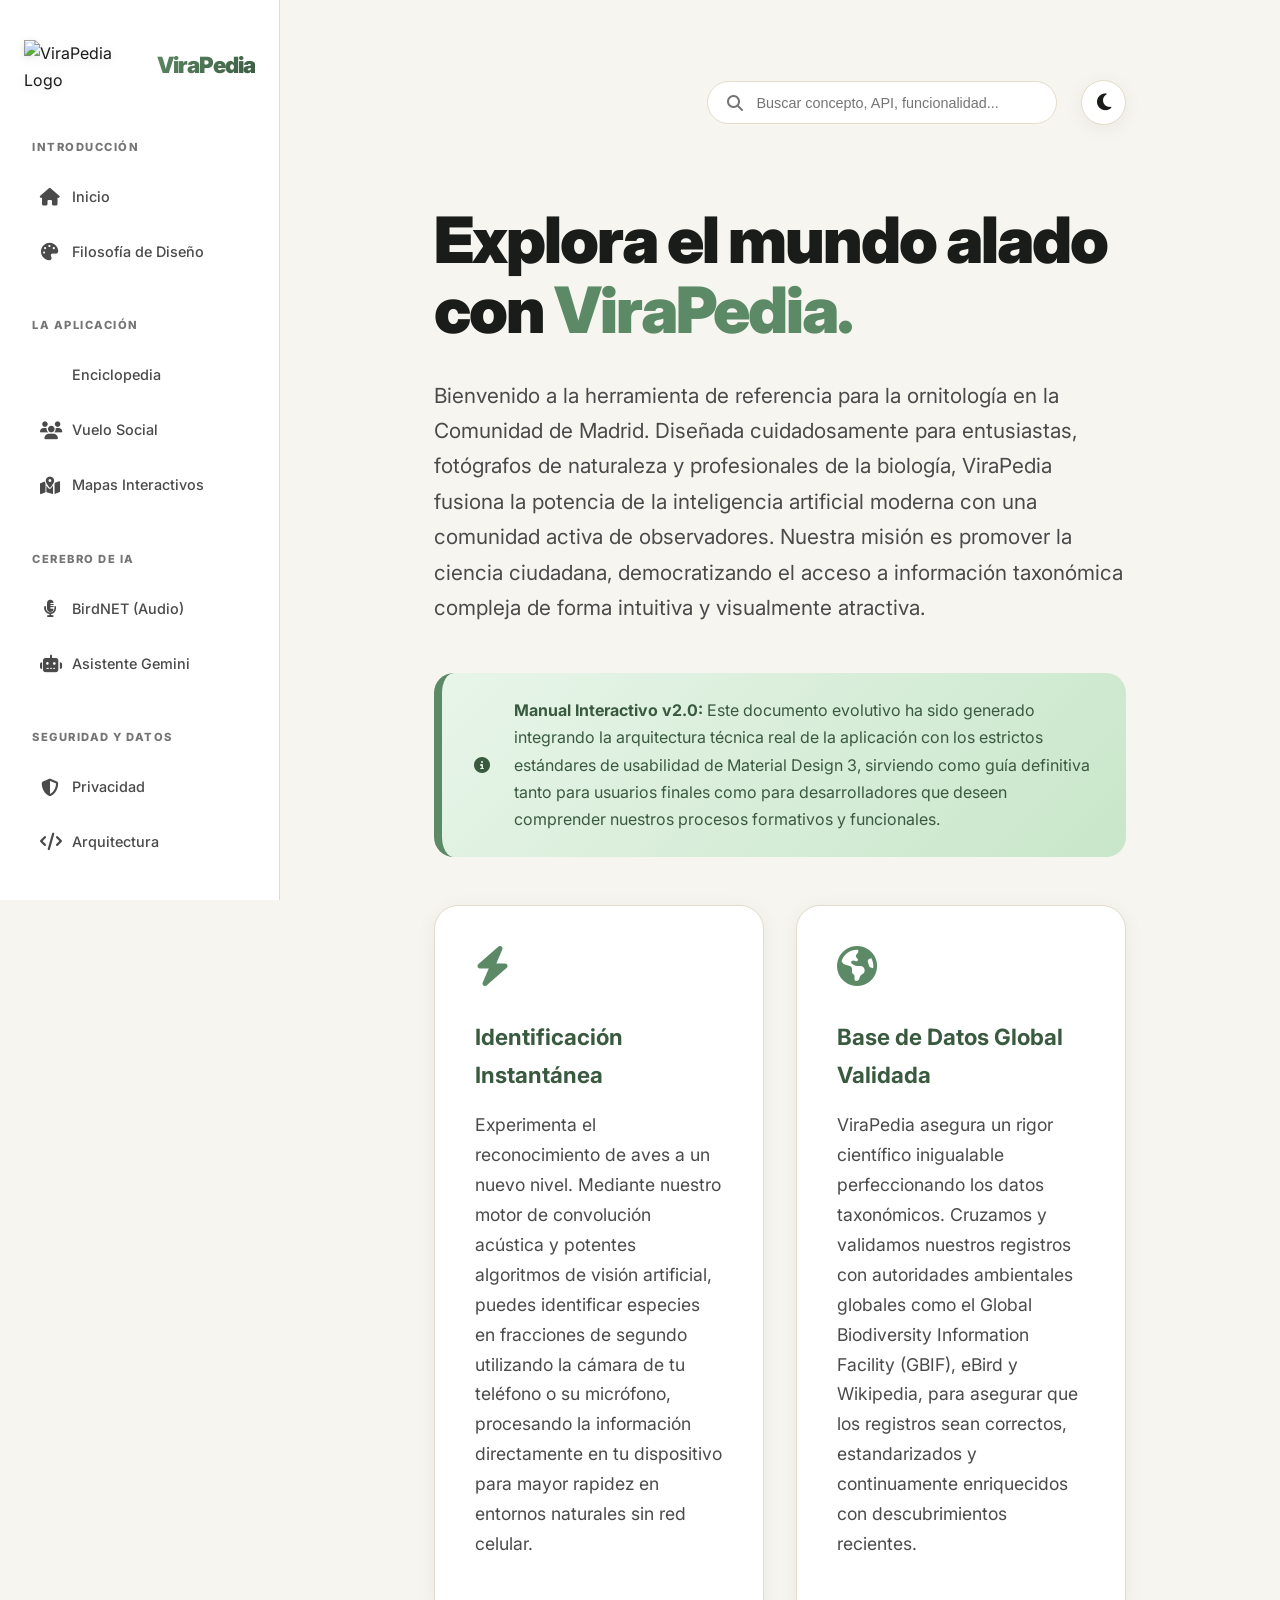
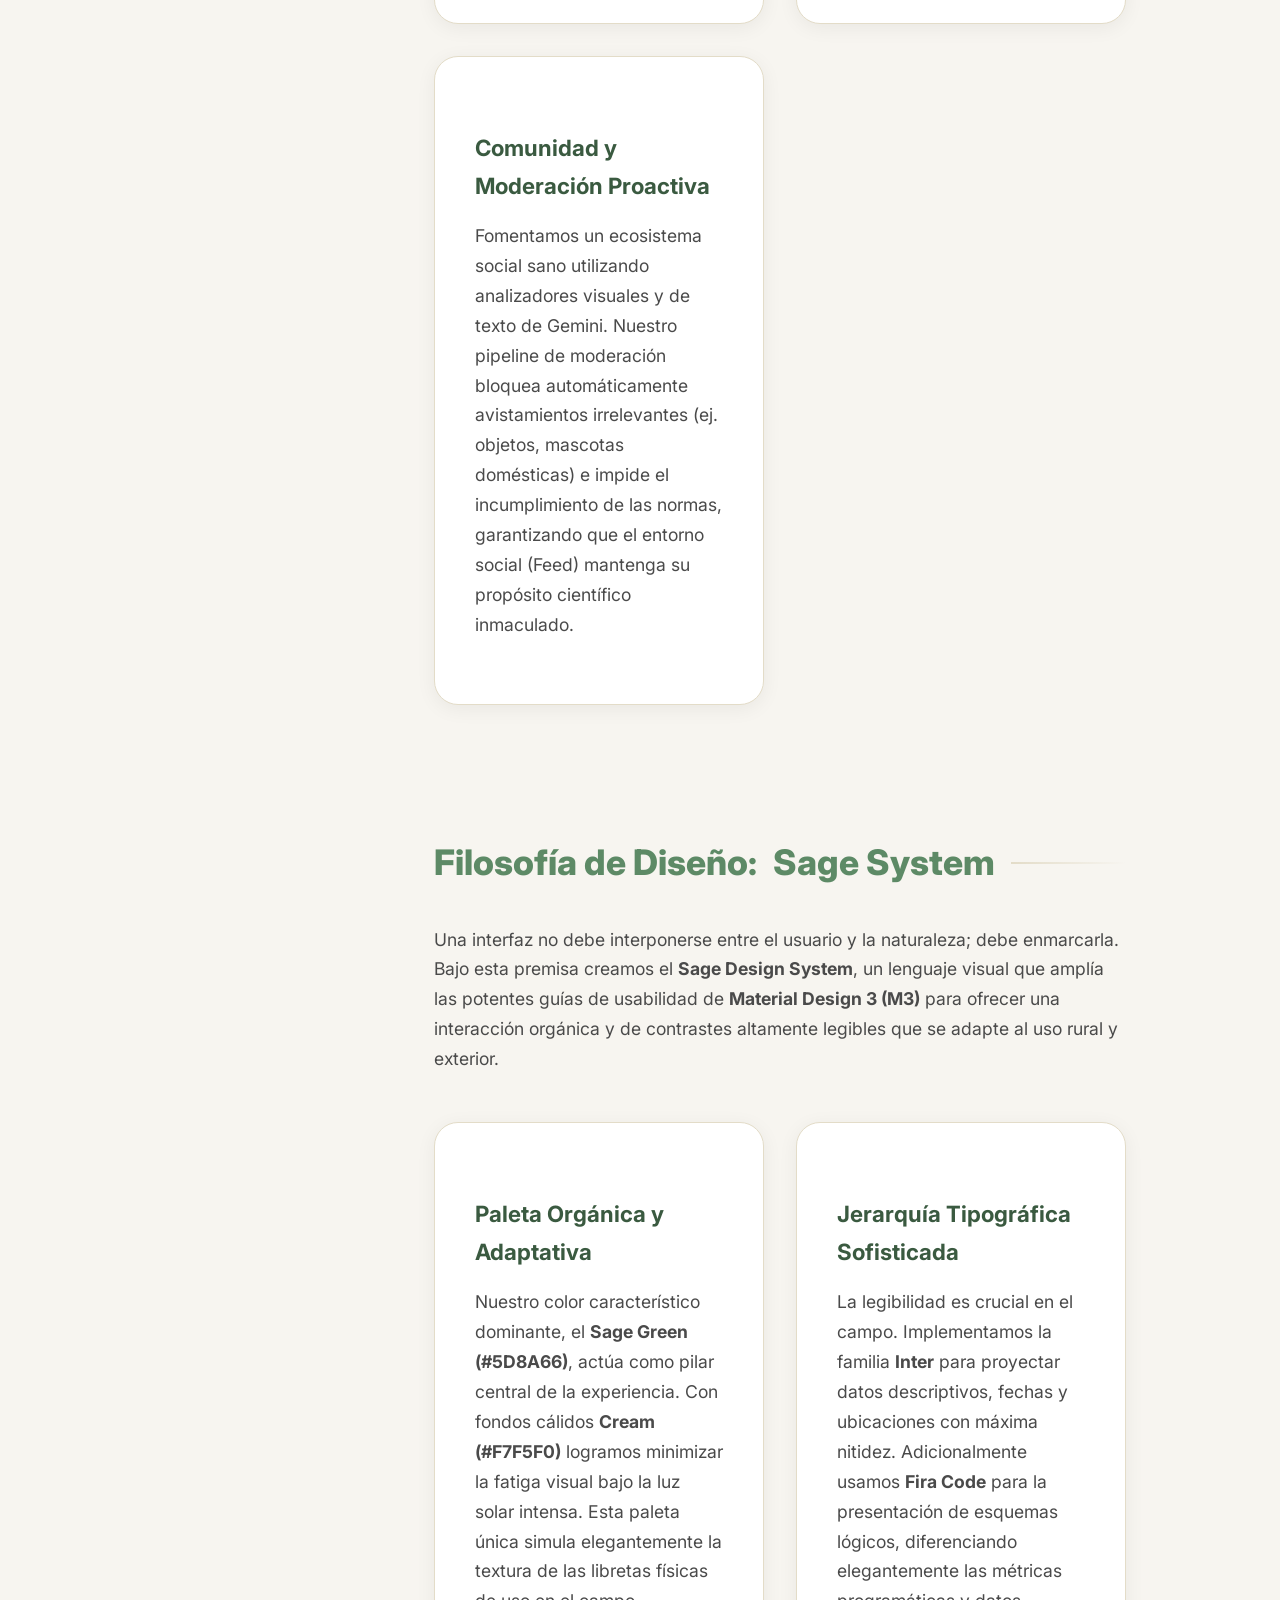
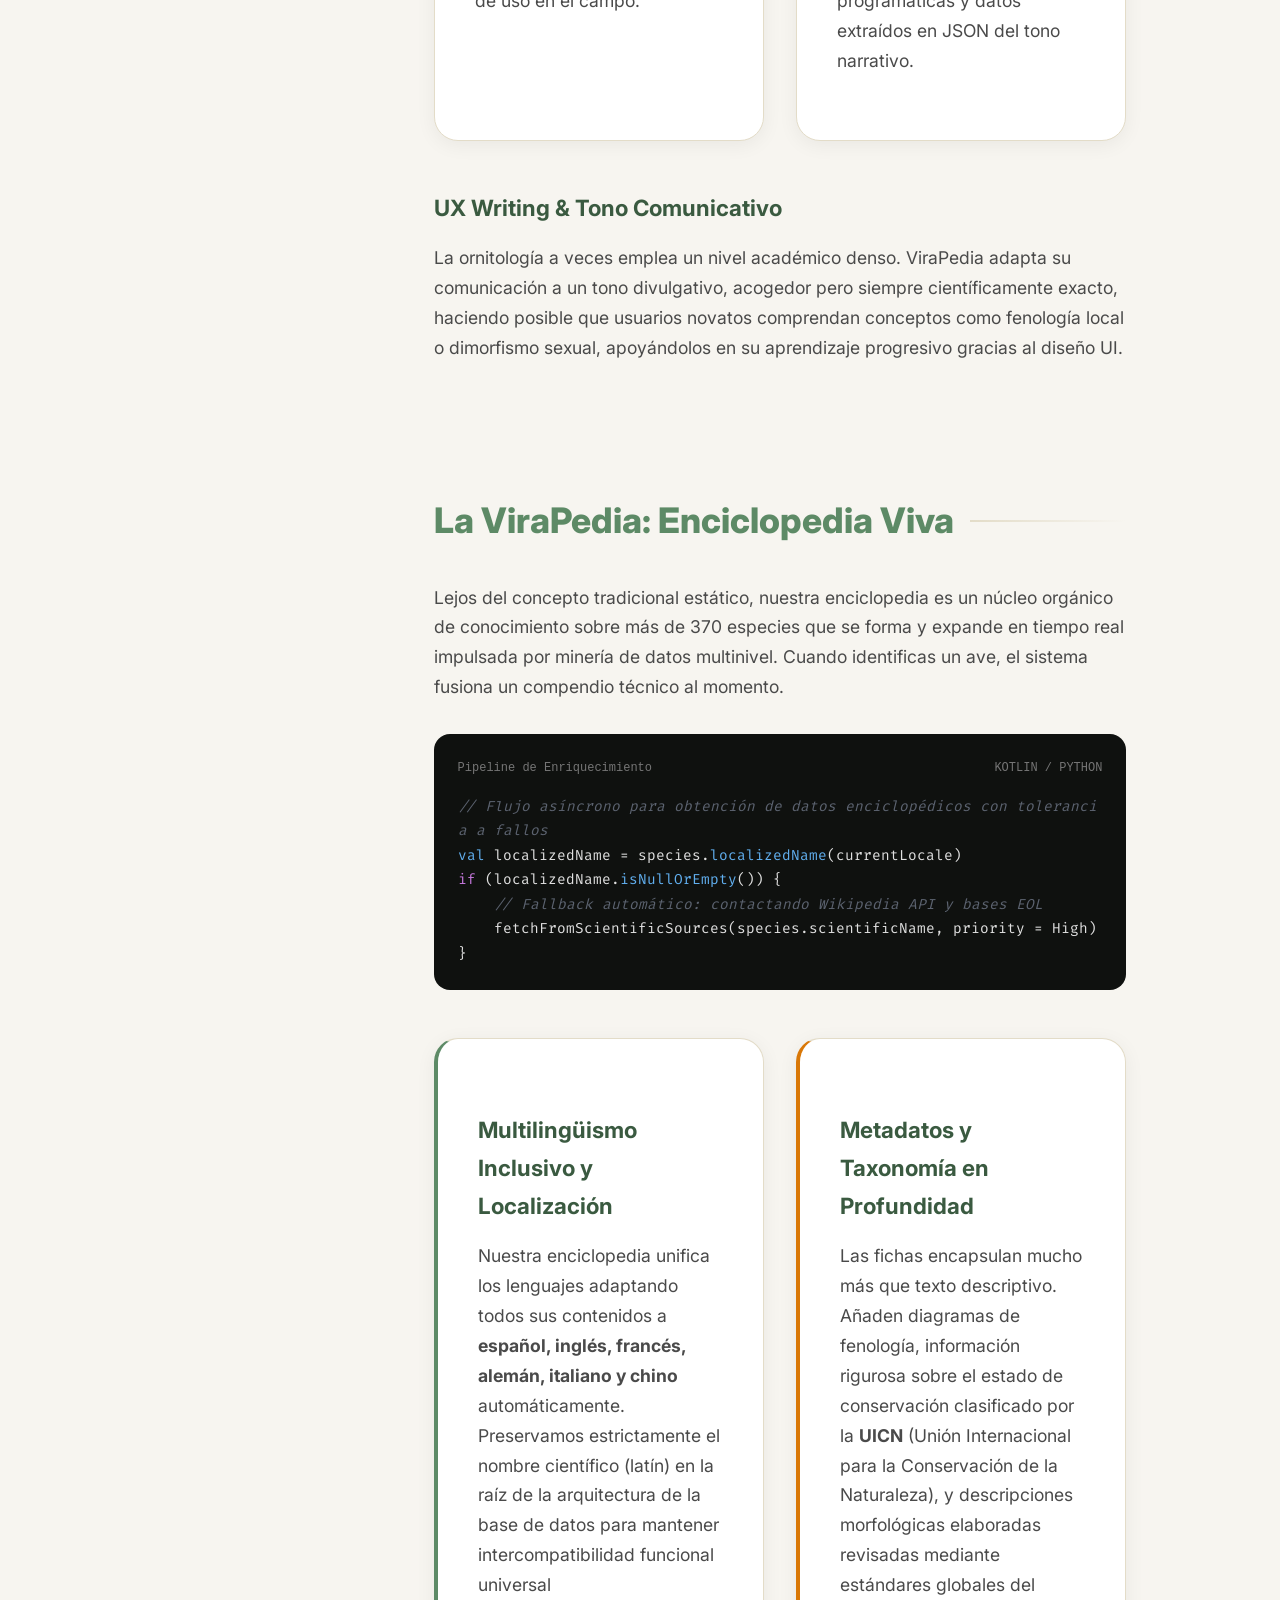
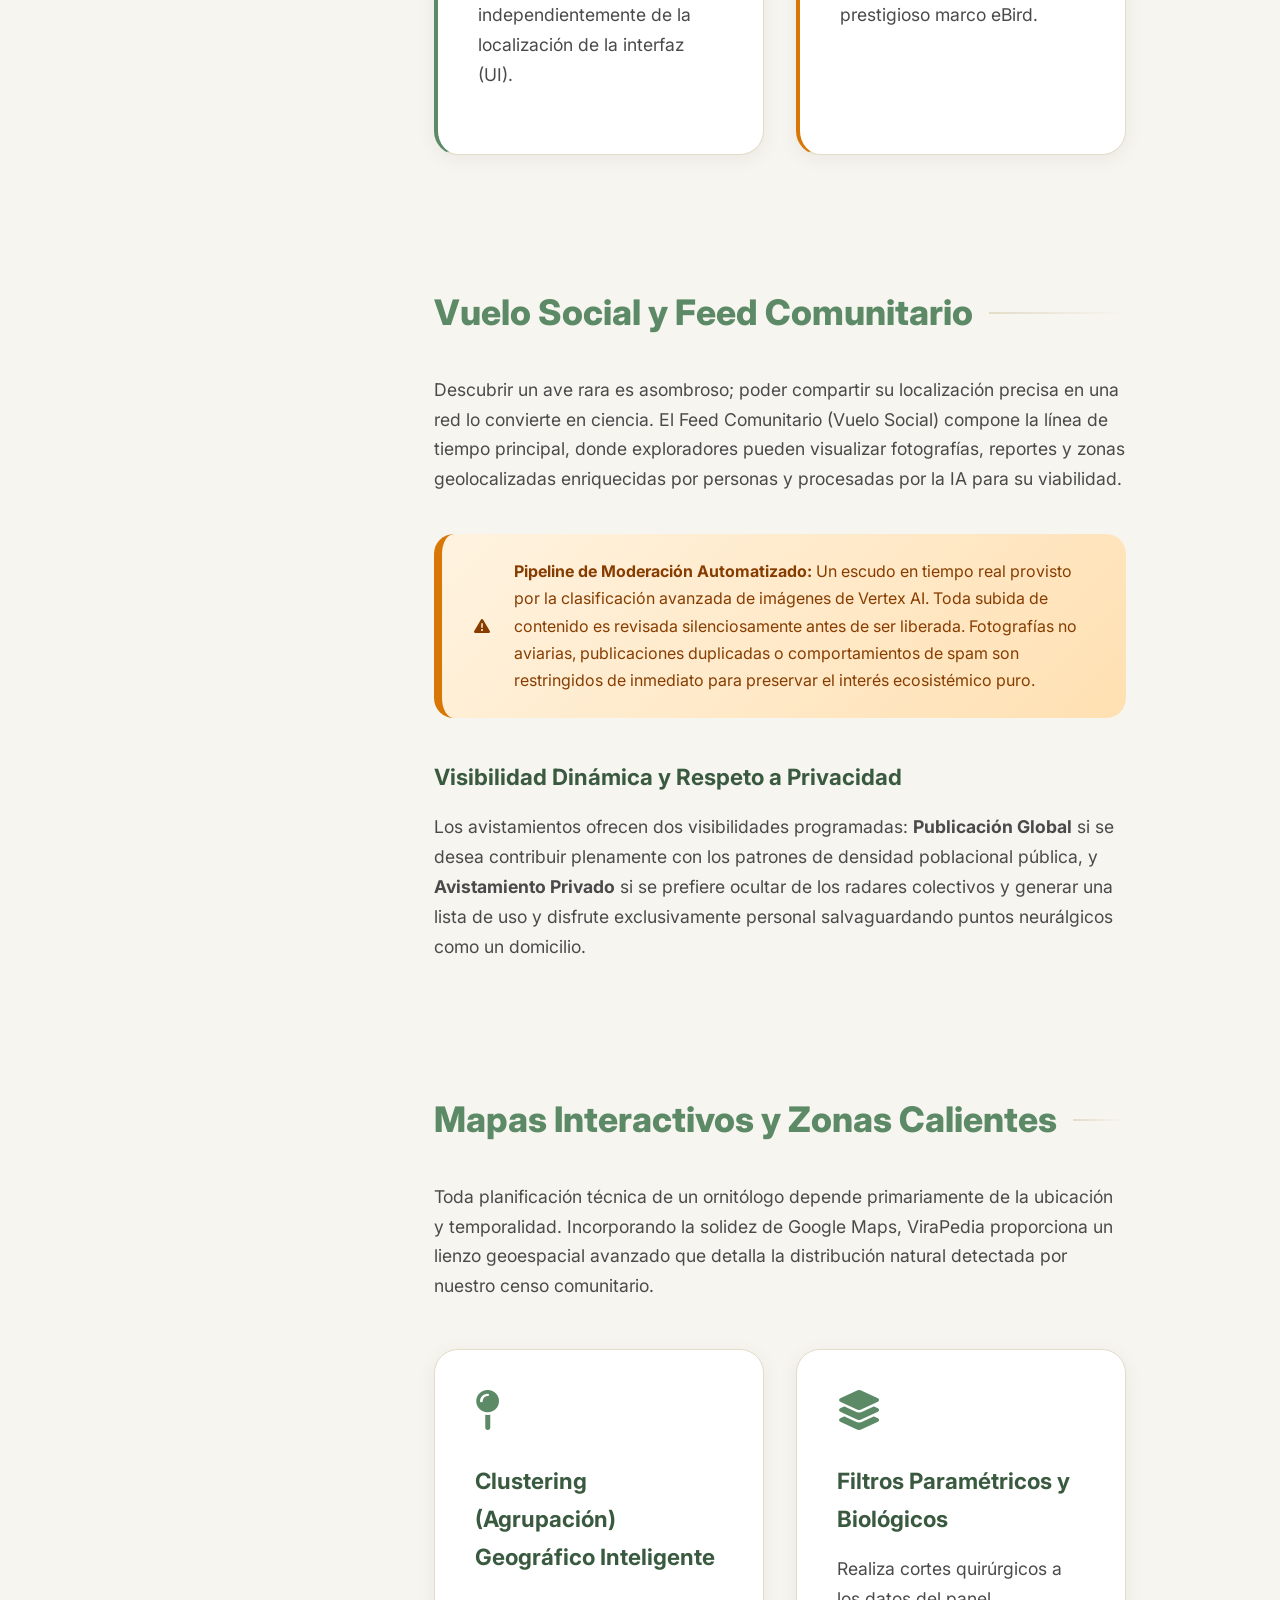
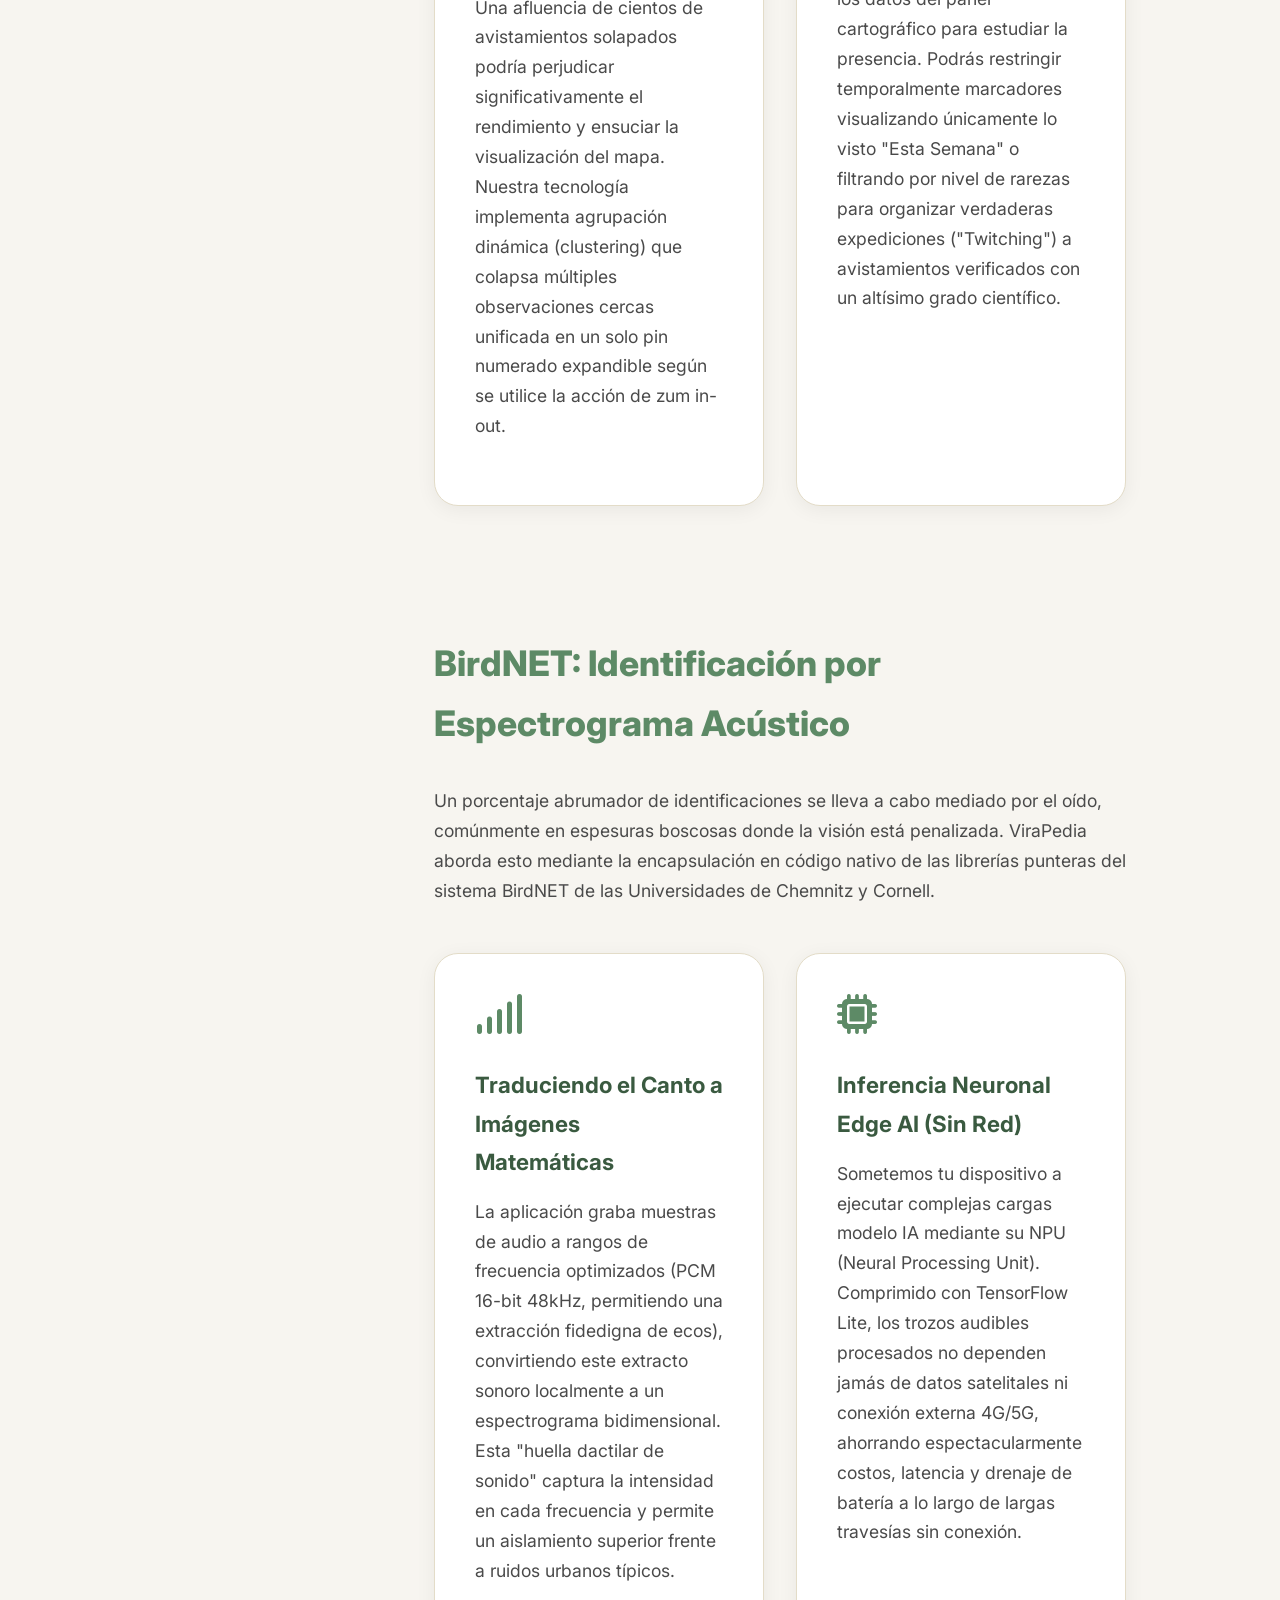
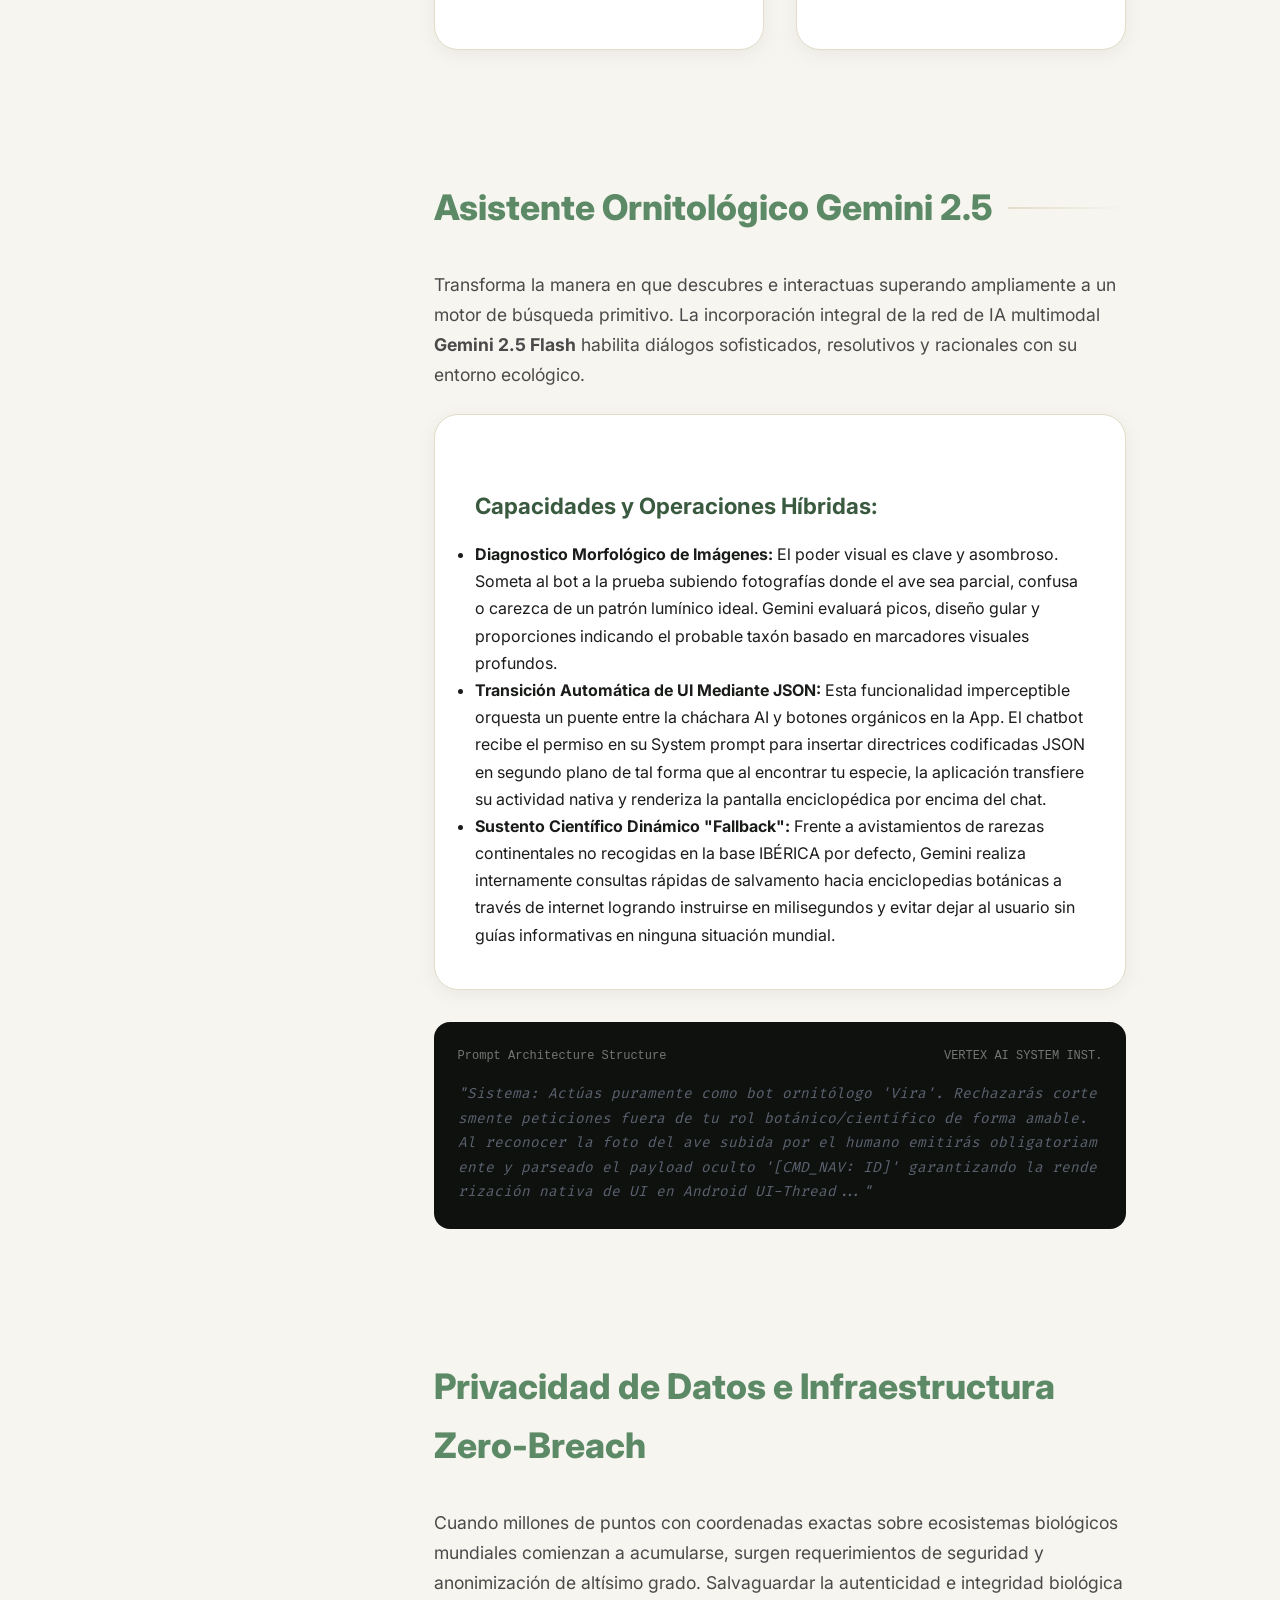
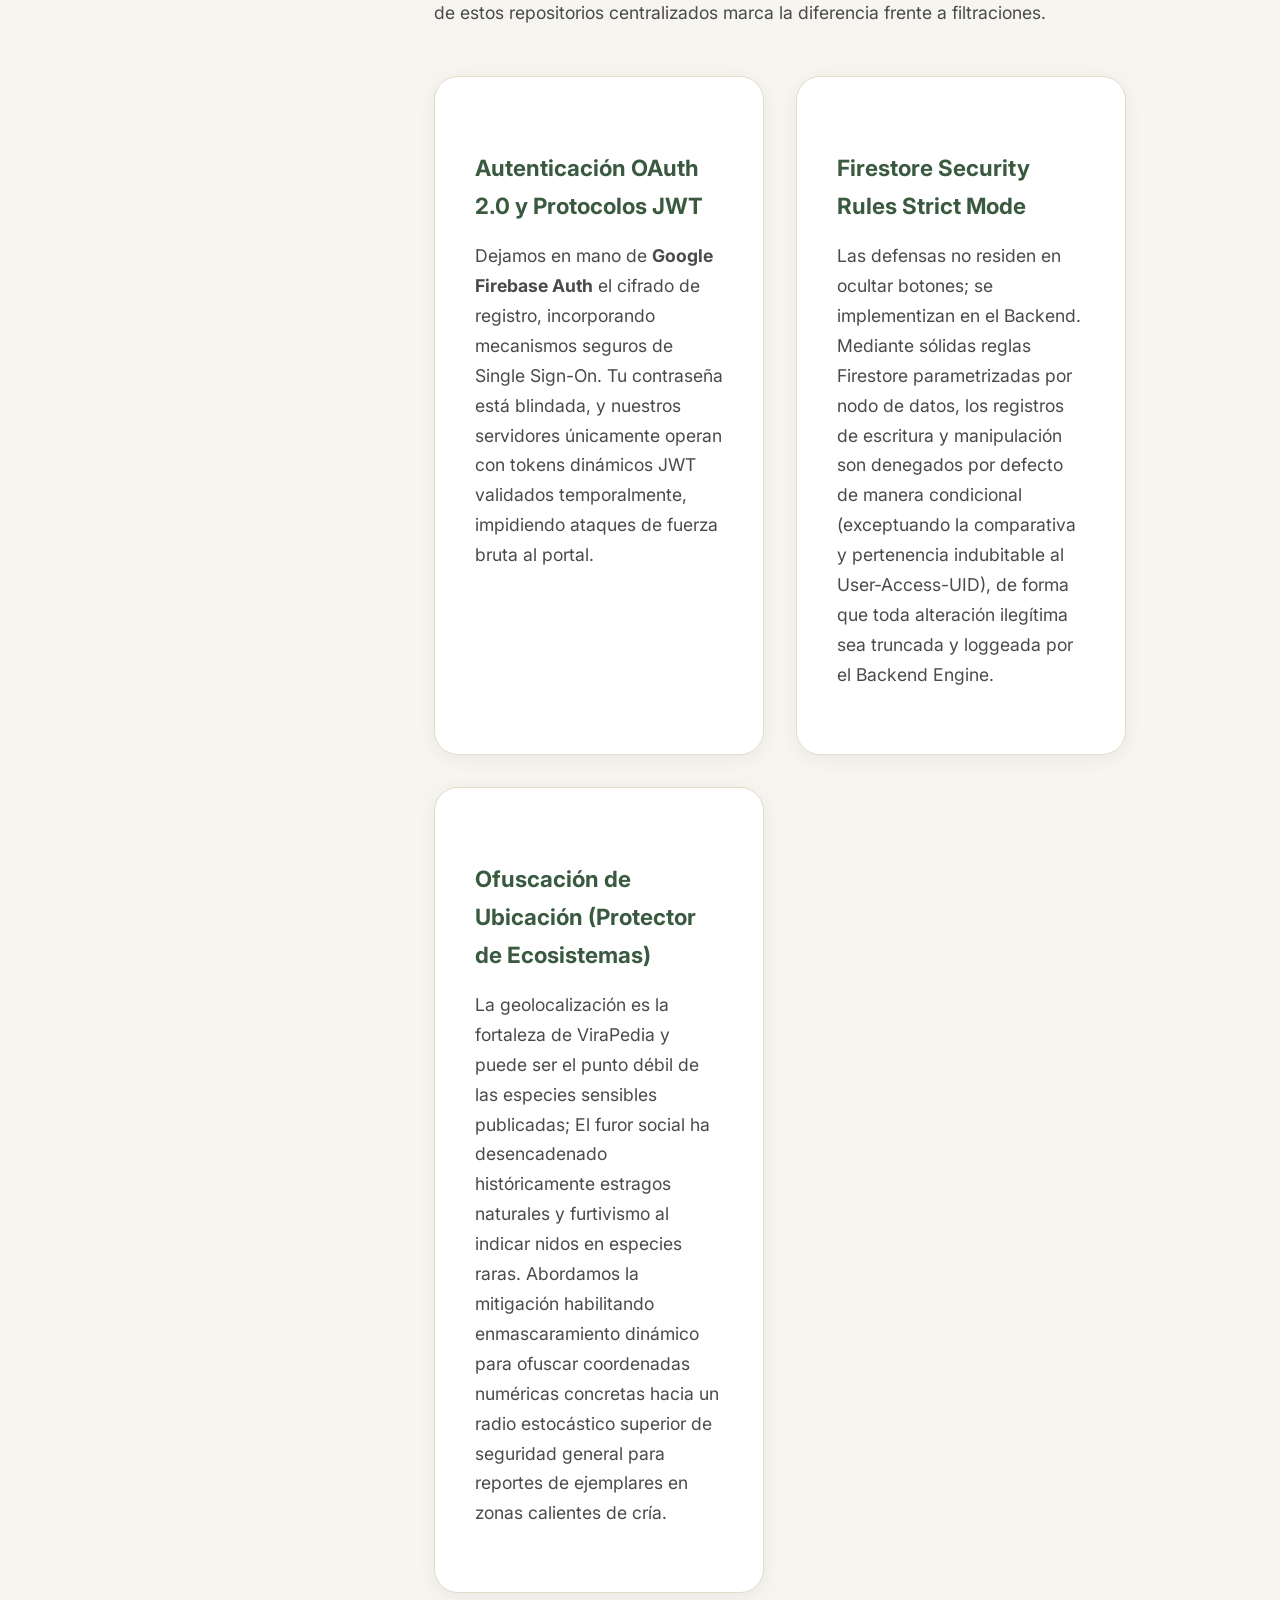
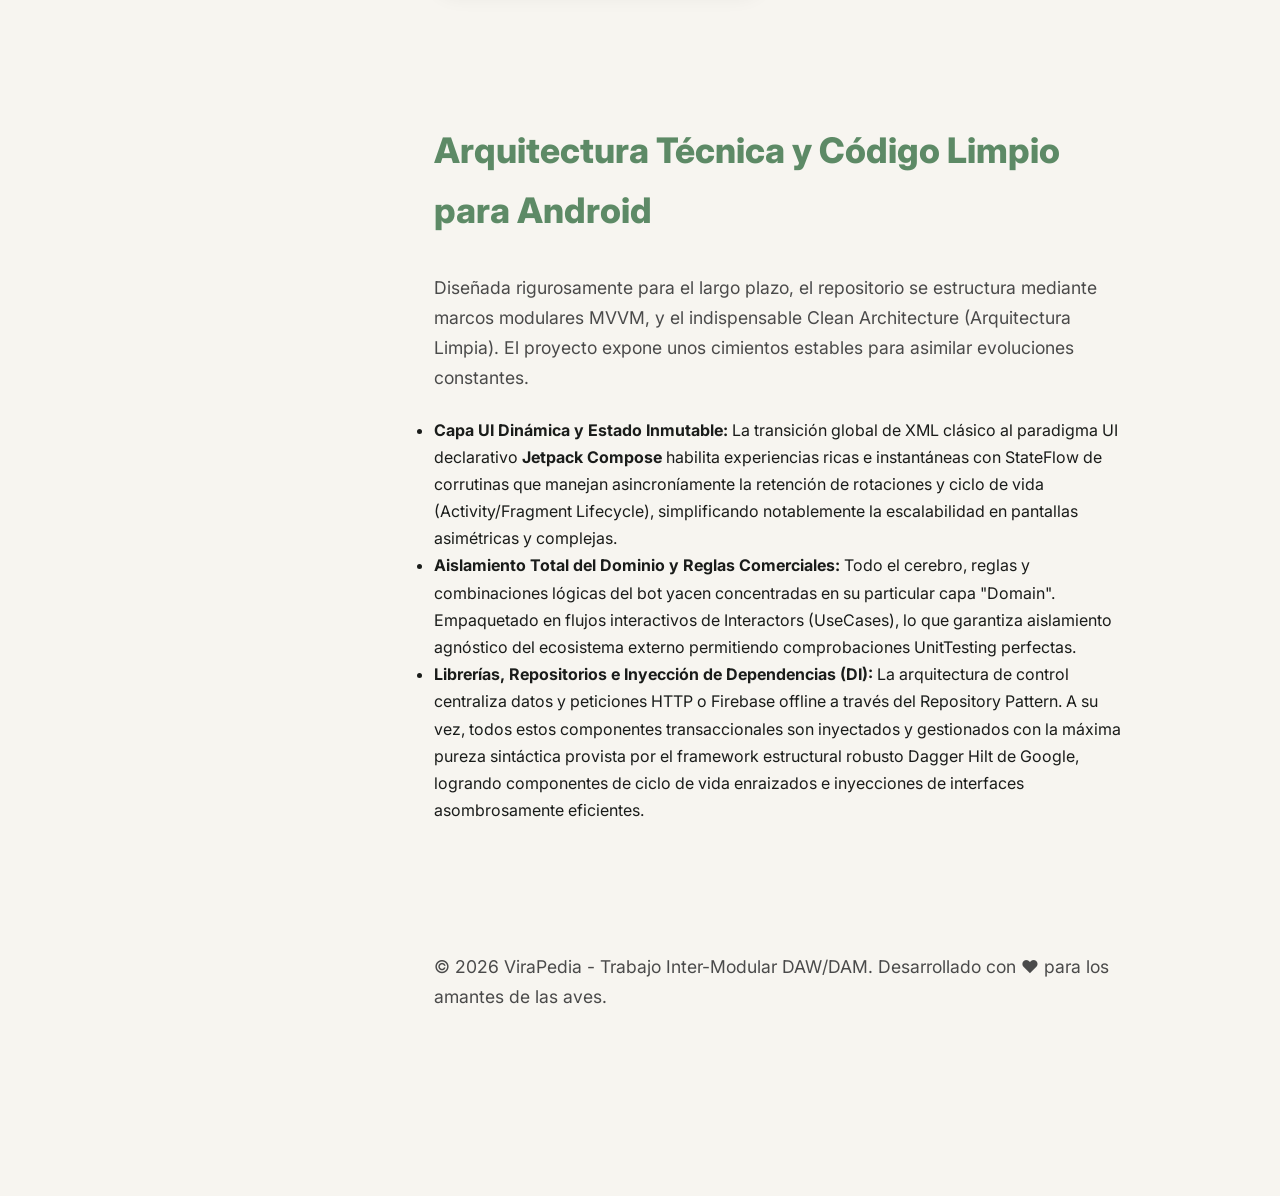
==== index.html @ c8789831 "Subida manual V1" ====
<!DOCTYPE html>
<html lang="es">

<head>
    <meta charset="UTF-8">
    <meta name="viewport" content="width=device-width, initial-scale=1.0">
    <title>ViraPedia | Manual de Usuario Definitivo 🦜</title>
    <link rel="stylesheet" href="styles.css">
    <link rel="stylesheet" href="https://cdnjs.cloudflare.com/ajax/libs/font-awesome/6.4.0/css/all.min.css">
    <link href="https://fonts.googleapis.com/css2?family=Inter:wght@400;500;700;800;900&family=Fira+Code&display=swap"
        rel="stylesheet">
</head>

<body data-theme="light">

    <!-- Mobile Header -->
    <header class="mobile-header">
        <div class="logo-container" style="margin-bottom: 0; gap: 0.5rem;">
            <img src="../../Documents/proyecto/TrabajoInterModular/icono pequeño sin fondo.png" alt="Logo">
            <span class="logo-text" style="font-size: 1.2rem;">ViraPedia</span>
        </div>
        <div style="display: flex; gap: 0.5rem;">
            <button class="theme-toggle" id="mobile-theme-toggle"><i class="fa fa-moon"></i></button>
            <button class="hamburger" id="hamburger"><i class="fa fa-bars"></i></button>
        </div>
    </header>

    <!-- Sidebar Navigation -->
    <aside class="sidebar" id="sidebar">
        <div class="logo-container">
            <img src="../../Documents/proyecto/TrabajoInterModular/icono.png" alt="ViraPedia Logo">
            <span class="logo-text">ViraPedia</span>
        </div>

        <div class="mobile-search-container">
            <i class="fa fa-search"></i>
            <input type="text" placeholder="Buscar concepto o ave..." id="mobile-search-input">
        </div>

        <nav>
            <div class="nav-group">
                <p class="nav-group-title">Introducción</p>
                <a href="#inicio" class="nav-item active"><i class="fa fa-house"></i>Inicio</a>
                <a href="#filosofia" class="nav-item"><i class="fa fa-palette"></i>Filosofía de Diseño</a>
            </div>

            <div class="nav-group">
                <p class="nav-group-title">La Aplicación</p>
                <a href="#enciclopedia" class="nav-item"><i class="fa fa-book-bird"></i>Enciclopedia</a>
                <a href="#feed" class="nav-item"><i class="fa fa-users"></i>Vuelo Social</a>
                <a href="#mapas" class="nav-item"><i class="fa fa-map-location-dot"></i>Mapas Interactivos</a>
            </div>

            <div class="nav-group">
                <p class="nav-group-title">Cerebro de IA</p>
                <a href="#audio" class="nav-item"><i class="fa fa-microphone-lines"></i>BirdNET (Audio)</a>
                <a href="#asistente" class="nav-item"><i class="fa fa-robot"></i>Asistente Gemini</a>
            </div>

            <div class="nav-group">
                <p class="nav-group-title">Seguridad y Datos</p>
                <a href="#seguridad" class="nav-item"><i class="fa fa-shield-halved"></i>Privacidad</a>
                <a href="#tecnico" class="nav-item"><i class="fa fa-code"></i>Arquitectura</a>
            </div>
        </nav>
    </aside>

    <!-- Main Content -->
    <main class="main-content">
        <!-- Desktop Top Bar -->
        <div class="top-bar">
            <div class="search-container">
                <i class="fa fa-search"></i>
                <input type="text" placeholder="Buscar concepto, API, funcionalidad..." id="search-input">
            </div>
            <button class="theme-toggle" id="theme-toggle">
                <i class="fa fa-moon"></i>
            </button>
        </div>

        <!-- Section: Inicio -->
        <section id="inicio" class="fade-in">
            <h1>Explora el mundo alado con <span class="highlight">ViraPedia.</span></h1>
            <p class="lead">Bienvenido a la herramienta de referencia para la ornitología en la Comunidad de Madrid.
                Diseñada cuidadosamente para entusiastas, fotógrafos de naturaleza y profesionales de la biología,
                ViraPedia fusiona la potencia de la inteligencia artificial moderna con una comunidad activa de
                observadores. Nuestra misión es promover la ciencia ciudadana, democratizando el acceso a información
                taxonómica compleja de forma intuitiva y visualmente atractiva.</p>

            <div class="alert alert-important">
                <i class="fa fa-circle-info"></i>
                <div>
                    <strong>Manual Interactivo v2.0:</strong> Este documento evolutivo ha sido generado integrando la
                    arquitectura técnica real de la aplicación con los estrictos estándares de usabilidad de Material
                    Design 3, sirviendo como guía definitiva tanto para usuarios finales como para desarrolladores que
                    deseen comprender nuestros procesos formativos y funcionales.
                </div>
            </div>

            <div class="grid">
                <div class="card">
                    <i class="fa fa-bolt"></i>
                    <h3>Identificación Instantánea</h3>
                    <p>Experimenta el reconocimiento de aves a un nuevo nivel. Mediante nuestro motor de convolución
                        acústica y potentes algoritmos de visión artificial, puedes identificar especies en fracciones
                        de segundo utilizando la cámara de tu teléfono o su micrófono, procesando la información
                        directamente en tu dispositivo para mayor rapidez en entornos naturales sin red celular.</p>
                </div>
                <div class="card">
                    <i class="fa fa-earth-americas"></i>
                    <h3>Base de Datos Global Validada</h3>
                    <p>ViraPedia asegura un rigor científico inigualable perfeccionando los datos taxonómicos. Cruzamos
                        y validamos nuestros registros con autoridades ambientales globales como el Global Biodiversity
                        Information Facility (GBIF), eBird y Wikipedia, para asegurar que los registros sean correctos,
                        estandarizados y continuamente enriquecidos con descubrimientos recientes.</p>
                </div>
                <div class="card">
                    <i class="fa fa-shield-check"></i>
                    <h3>Comunidad y Moderación Proactiva</h3>
                    <p>Fomentamos un ecosistema social sano utilizando analizadores visuales y de texto de Gemini.
                        Nuestro pipeline de moderación bloquea automáticamente avistamientos irrelevantes (ej. objetos,
                        mascotas domésticas) e impide el incumplimiento de las normas, garantizando que el entorno
                        social (Feed) mantenga su propósito científico inmaculado.</p>
                </div>
            </div>
        </section>

        <!-- Section: Filosofía de Diseño -->
        <section id="filosofia" class="fade-in">
            <h2>Filosofía de Diseño: <span class="highlight">Sage System</span></h2>
            <p>Una interfaz no debe interponerse entre el usuario y la naturaleza; debe enmarcarla. Bajo esta premisa
                creamos el <strong>Sage Design System</strong>, un lenguaje visual que amplía las potentes guías de
                usabilidad de <strong>Material Design 3 (M3)</strong> para ofrecer una interacción orgánica y de
                contrastes altamente legibles que se adapte al uso rural y exterior.</p>

            <div class="grid">
                <div class="card">
                    <h3>Paleta Orgánica y Adaptativa</h3>
                    <p>Nuestro color característico dominante, el <strong>Sage Green (#5D8A66)</strong>, actúa como
                        pilar central de la experiencia. Con fondos cálidos <strong>Cream (#F7F5F0)</strong> logramos
                        minimizar la fatiga visual bajo la luz solar intensa. Esta paleta única simula elegantemente la
                        textura de las libretas físicas de uso en el campo.</p>
                </div>
                <div class="card">
                    <h3>Jerarquía Tipográfica Sofisticada</h3>
                    <p>La legibilidad es crucial en el campo. Implementamos la familia <strong>Inter</strong> para
                        proyectar datos descriptivos, fechas y ubicaciones con máxima nitidez. Adicionalmente usamos
                        <strong>Fira Code</strong> para la presentación de esquemas lógicos, diferenciando elegantemente
                        las métricas programáticas y datos extraídos en JSON del tono narrativo.
                    </p>
                </div>
            </div>

            <h3>UX Writing & Tono Comunicativo</h3>
            <p>La ornitología a veces emplea un nivel académico denso. ViraPedia adapta su comunicación a un tono
                divulgativo, acogedor pero siempre científicamente exacto, haciendo posible que usuarios novatos
                comprendan conceptos como fenología local o dimorfismo sexual, apoyándolos en su aprendizaje progresivo
                gracias al diseño UI.</p>
        </section>

        <!-- Section: Enciclopedia -->
        <section id="enciclopedia" class="fade-in">
            <h2>La ViraPedia: Enciclopedia Viva</h2>
            <p>Lejos del concepto tradicional estático, nuestra enciclopedia es un núcleo orgánico de conocimiento sobre
                más de 370 especies que se forma y expande en tiempo real impulsada por minería de datos multinivel.
                Cuando identificas un ave, el sistema fusiona un compendio técnico al momento.</p>

            <div class="code-container">
                <div class="code-header"><span>Pipeline de Enriquecimiento</span><span>KOTLIN / PYTHON</span></div>
                <code><span class="code-comment">// Flujo asíncrono para obtención de datos enciclopédicos con tolerancia a fallos</span>
<span class="code-func">val</span> localizedName = species.<span class="code-func">localizedName</span>(currentLocale)
<span class="code-keyword">if</span> (localizedName.<span class="code-func">isNullOrEmpty</span>()) {
    <span class="code-comment">// Fallback automático: contactando Wikipedia API y bases EOL</span>
    fetchFromScientificSources(species.scientificName, priority = High)
}</code>
            </div>

            <div class="grid">
                <div class="card" style="border-left: 4px solid var(--sage-primary);">
                    <h3>Multilingüismo Inclusivo y Localización</h3>
                    <p>Nuestra enciclopedia unifica los lenguajes adaptando todos sus contenidos a <strong>español,
                            inglés, francés, alemán, italiano y chino</strong> automáticamente. Preservamos
                        estrictamente el nombre científico (latín) en la raíz de la arquitectura de la base de datos
                        para mantener intercompatibilidad funcional universal independientemente de la localización de
                        la interfaz (UI).</p>
                </div>
                <div class="card" style="border-left: 4px solid var(--amber-rarity);">
                    <h3>Metadatos y Taxonomía en Profundidad</h3>
                    <p>Las fichas encapsulan mucho más que texto descriptivo. Añaden diagramas de fenología, información
                        rigurosa sobre el estado de conservación clasificado por la <strong>UICN</strong> (Unión
                        Internacional para la Conservación de la Naturaleza), y descripciones morfológicas elaboradas
                        revisadas mediante estándares globales del prestigioso marco eBird.</p>
                </div>
            </div>
        </section>

        <!-- Section: Vuelo Social -->
        <section id="feed" class="fade-in">
            <h2>Vuelo Social y Feed Comunitario</h2>
            <p>Descubrir un ave rara es asombroso; poder compartir su localización precisa en una red lo convierte en
                ciencia. El Feed Comunitario (Vuelo Social) compone la línea de tiempo principal, donde exploradores
                pueden visualizar fotografías, reportes y zonas geolocalizadas enriquecidas por personas y procesadas
                por la IA para su viabilidad.</p>

            <div class="alert alert-warning">
                <i class="fa fa-triangle-exclamation"></i>
                <div>
                    <strong>Pipeline de Moderación Automatizado:</strong> Un escudo en tiempo real provisto por la
                    clasificación avanzada de imágenes de Vertex AI. Toda subida de contenido es revisada
                    silenciosamente antes de ser liberada. Fotografías no aviarias, publicaciones duplicadas o
                    comportamientos de spam son restringidos de inmediato para preservar el interés ecosistémico puro.
                </div>
            </div>

            <h3>Visibilidad Dinámica y Respeto a Privacidad</h3>
            <p>Los avistamientos ofrecen dos visibilidades programadas: <strong>Publicación Global</strong> si se desea
                contribuir plenamente con los patrones de densidad poblacional pública, y <strong>Avistamiento
                    Privado</strong> si se prefiere ocultar de los radares colectivos y generar una lista de uso y
                disfrute exclusivamente personal salvaguardando puntos neurálgicos como un domicilio.</p>
        </section>

        <!-- Section: Mapas Interactivos -->
        <section id="mapas" class="fade-in">
            <h2>Mapas Interactivos y Zonas Calientes</h2>
            <p>Toda planificación técnica de un ornitólogo depende primariamente de la ubicación y temporalidad.
                Incorporando la solidez de Google Maps, ViraPedia proporciona un lienzo geoespacial avanzado que detalla
                la distribución natural detectada por nuestro censo comunitario.</p>

            <div class="grid">
                <div class="card">
                    <i class="fa fa-map-pin"></i>
                    <h3>Clustering (Agrupación) Geográfico Inteligente</h3>
                    <p>Una afluencia de cientos de avistamientos solapados podría perjudicar significativamente el
                        rendimiento y ensuciar la visualización del mapa. Nuestra tecnología implementa agrupación
                        dinámica (clustering) que colapsa múltiples observaciones cercas unificada en un solo pin
                        numerado expandible según se utilice la acción de zum in-out.</p>
                </div>
                <div class="card">
                    <i class="fa fa-layer-group"></i>
                    <h3>Filtros Paramétricos y Biológicos</h3>
                    <p>Realiza cortes quirúrgicos a los datos del panel cartográfico para estudiar la presencia. Podrás
                        restringir temporalmente marcadores visualizando únicamente lo visto "Esta Semana" o filtrando
                        por nivel de rarezas para organizar verdaderas expediciones ("Twitching") a avistamientos
                        verificados con un altísimo grado científico.</p>
                </div>
            </div>
        </section>

        <!-- Section: BirdNET -->
        <section id="audio" class="fade-in">
            <h2>BirdNET: Identificación por Espectrograma Acústico</h2>
            <p>Un porcentaje abrumador de identificaciones se lleva a cabo mediado por el oído, comúnmente en espesuras
                boscosas donde la visión está penalizada. ViraPedia aborda esto mediante la encapsulación en código
                nativo de las librerías punteras del sistema BirdNET de las Universidades de Chemnitz y Cornell.</p>

            <div class="grid">
                <div class="card">
                    <i class="fa fa-signal"></i>
                    <h3>Traduciendo el Canto a Imágenes Matemáticas</h3>
                    <p>La aplicación graba muestras de audio a rangos de frecuencia optimizados (PCM 16-bit 48kHz,
                        permitiendo una extracción fidedigna de ecos), convirtiendo este extracto sonoro localmente a un
                        espectrograma bidimensional. Esta "huella dactilar de sonido" captura la intensidad en cada
                        frecuencia y permite un aislamiento superior frente a ruidos urbanos típicos.</p>
                </div>
                <div class="card">
                    <i class="fa fa-microchip"></i>
                    <h3>Inferencia Neuronal Edge AI (Sin Red)</h3>
                    <p>Sometemos tu dispositivo a ejecutar complejas cargas modelo IA mediante su NPU (Neural Processing
                        Unit). Comprimido con TensorFlow Lite, los trozos audibles procesados no dependen jamás de datos
                        satelitales ni conexión externa 4G/5G, ahorrando espectacularmente costos, latencia y drenaje de
                        batería a lo largo de largas travesías sin conexión.</p>
                </div>
            </div>
        </section>

        <!-- Section: Asistente Gemini -->
        <section id="asistente" class="fade-in">
            <h2>Asistente Ornitológico Gemini 2.5</h2>
            <p>Transforma la manera en que descubres e interactuas superando ampliamente a un motor de búsqueda
                primitivo. La incorporación integral de la red de IA multimodal <strong>Gemini 2.5 Flash</strong>
                habilita diálogos sofisticados, resolutivos y racionales con su entorno ecológico.</p>

            <div class="card" style="margin-bottom: 2rem;">
                <h3>Capacidades y Operaciones Híbridas:</h3>
                <ul>
                    <li><strong>Diagnostico Morfológico de Imágenes:</strong> El poder visual es clave y asombroso.
                        Someta al bot a la prueba subiendo fotografías donde el ave sea parcial, confusa o carezca de un
                        patrón lumínico ideal. Gemini evaluará picos, diseño gular y proporciones indicando el probable
                        taxón basado en marcadores visuales profundos.</li>
                    <li><strong>Transición Automática de UI Mediante JSON:</strong> Esta funcionalidad imperceptible
                        orquesta un puente entre la cháchara AI y botones orgánicos en la App. El chatbot recibe el
                        permiso en su System prompt para insertar directrices codificadas JSON en segundo plano de tal
                        forma que al encontrar tu especie, la aplicación transfiere su actividad nativa y renderiza la
                        pantalla enciclopédica por encima del chat.</li>
                    <li><strong>Sustento Científico Dinámico "Fallback":</strong> Frente a avistamientos de rarezas
                        continentales no recogidas en la base IBÉRICA por defecto, Gemini realiza internamente consultas
                        rápidas de salvamento hacia enciclopedias botánicas a través de internet logrando instruirse en
                        milisegundos y evitar dejar al usuario sin guías informativas en ninguna situación mundial.</li>
                </ul>
            </div>

            <div class="code-container">
                <div class="code-header"><span>Prompt Architecture Structure</span><span>VERTEX AI SYSTEM INST.</span>
                </div>
                <code><span class="code-comment">"Sistema: Actúas puramente como bot ornitólogo 'Vira'. Rechazarás cortesmente peticiones fuera de tu rol botánico/científico de forma amable. Al reconocer la foto del ave subida por el humano emitirás obligatoriamente y parseado el payload oculto '[CMD_NAV: ID]' garantizando la renderización nativa de UI en Android UI-Thread..."</span></code>
            </div>
        </section>

        <!-- Section: Seguridad -->
        <section id="seguridad" class="fade-in">
            <h2>Privacidad de Datos e Infraestructura Zero-Breach</h2>
            <p>Cuando millones de puntos con coordenadas exactas sobre ecosistemas biológicos mundiales comienzan a
                acumularse, surgen requerimientos de seguridad y anonimización de altísimo grado. Salvaguardar la
                autenticidad e integridad biológica de estos repositorios centralizados marca la diferencia frente a
                filtraciones.</p>

            <div class="grid">
                <div class="card">
                    <h3>Autenticación OAuth 2.0 y Protocolos JWT</h3>
                    <p>Dejamos en mano de <strong>Google Firebase Auth</strong> el cifrado de registro, incorporando
                        mecanismos seguros de Single Sign-On. Tu contraseña está blindada, y nuestros servidores
                        únicamente operan con tokens dinámicos JWT validados temporalmente, impidiendo ataques de fuerza
                        bruta al portal.</p>
                </div>
                <div class="card">
                    <h3>Firestore Security Rules Strict Mode</h3>
                    <p>Las defensas no residen en ocultar botones; se implementizan en el Backend. Mediante sólidas
                        reglas Firestore parametrizadas por nodo de datos, los registros de escritura y manipulación son
                        denegados por defecto de manera condicional (exceptuando la comparativa y pertenencia
                        indubitable al User-Access-UID), de forma que toda alteración ilegítima sea truncada y loggeada
                        por el Backend Engine.</p>
                </div>
                <div class="card">
                    <h3>Ofuscación de Ubicación (Protector de Ecosistemas)</h3>
                    <p>La geolocalización es la fortaleza de ViraPedia y puede ser el punto débil de las especies
                        sensibles publicadas; El furor social ha desencadenado históricamente estragos naturales y
                        furtivismo al indicar nidos en especies raras. Abordamos la mitigación habilitando
                        enmascaramiento dinámico para ofuscar coordenadas numéricas concretas hacia un radio estocástico
                        superior de seguridad general para reportes de ejemplares en zonas calientes de cría.</p>
                </div>
            </div>
        </section>

        <!-- Section: Arquitectura -->
        <section id="tecnico" class="fade-in">
            <h2>Arquitectura Técnica y Código Limpio para Android</h2>
            <p>Diseñada rigurosamente para el largo plazo, el repositorio se estructura mediante marcos modulares MVVM,
                y el indispensable Clean Architecture (Arquitectura Limpia). El proyecto expone unos cimientos estables
                para asimilar evoluciones constantes.</p>
            <ul>
                <li><strong>Capa UI Dinámica y Estado Inmutable:</strong> La transición global de XML clásico al
                    paradigma UI declarativo <strong>Jetpack Compose</strong> habilita experiencias ricas e instantáneas
                    con StateFlow de corrutinas que manejan asincroníamente la retención de rotaciones y ciclo de vida
                    (Activity/Fragment Lifecycle), simplificando notablemente la escalabilidad en pantallas asimétricas
                    y complejas.</li>
                <li><strong>Aislamiento Total del Dominio y Reglas Comerciales:</strong> Todo el cerebro, reglas y
                    combinaciones lógicas del bot yacen concentradas en su particular capa "Domain". Empaquetado en
                    flujos interactivos de Interactors (UseCases), lo que garantiza aislamiento agnóstico del ecosistema
                    externo permitiendo comprobaciones UnitTesting perfectas.</li>
                <li><strong>Librerías, Repositorios e Inyección de Dependencias (DI):</strong> La arquitectura de
                    control centraliza datos y peticiones HTTP o Firebase offline a través del Repository Pattern. A su
                    vez, todos estos componentes transaccionales son inyectados y gestionados con la máxima pureza
                    sintáctica provista por el framework estructural robusto Dagger Hilt de Google, logrando componentes
                    de ciclo de vida enraizados e inyecciones de interfaces asombrosamente eficientes.</li>
            </ul>
        </section>

        <footer>
            <p>&copy; 2026 ViraPedia - Trabajo Inter-Modular DAW/DAM. Desarrollado con ❤️ para los amantes de las aves.
            </p>
        </footer>
    </main>

    <script src="script.js"></script>
</body>

</html>
---- styles.css ----
:root {
    --sage-primary: #5D8A66;
    --sage-primary-light: #7DA07A;
    --sage-primary-dark: #3A5A40;
    --moss-green: #4F772D;
    --cream-bg: #F7F5F0;
    --off-white-bg: #F0EEE9;
    --light-surface: #FFFFFF;
    --dark-bg: #121412;
    --dark-surface: #1E201E;
    --dark-surface-hover: #2A2D2A;
    --sand-accent: #E3DCC8;
    --amber-rarity: #D97706;
    --text-dark: #1A1C1A;
    --text-medium: #4A4A4A;
    --text-subtle: #757575;
    --text-light: #F7F5F0;
    --error-red: #B3261E;
    --sidebar-width: 280px;
    --header-height: 70px;
    --transition-smooth: all 0.4s cubic-bezier(0.4, 0, 0.2, 1);
    --shadow-soft: 0 4px 20px rgba(0, 0, 0, 0.06);
}

[data-theme="dark"] {
    --cream-bg: var(--dark-bg);
    --off-white-bg: var(--dark-surface);
    --light-surface: var(--dark-surface);
    --text-dark: var(--text-light);
    --text-medium: #B0B0B0;
    --sand-accent: #333633;
    --shadow-soft: 0 4px 20px rgba(0, 0, 0, 0.2);
}

* {
    margin: 0;
    padding: 0;
    box-sizing: border-box;
}

html {
    scroll-behavior: smooth;
    overflow-x: hidden;
    width: 100%;
}

body {
    background-color: var(--cream-bg);
    color: var(--text-dark);
    line-height: 1.7;
    font-family: 'Inter', system-ui, -apple-system, sans-serif;
    display: flex;
    min-height: 100vh;
    overflow-x: hidden;
    width: 100%;
}

/* --- Navigation --- */

.mobile-header {
    display: none;
    position: fixed;
    top: 0;
    left: 0;
    right: 0;
    height: var(--header-height);
    background: var(--light-surface);
    z-index: 1000;
    padding: 0 1.5rem;
    align-items: center;
    justify-content: space-between;
    box-shadow: var(--shadow-soft);
    border-bottom: 1px solid var(--sand-accent);
}

.hamburger {
    background: none;
    border: none;
    font-size: 1.5rem;
    color: var(--sage-primary);
    cursor: pointer;
}

.sidebar {
    width: var(--sidebar-width);
    background-color: var(--light-surface);
    border-right: 1px solid var(--sand-accent);
    padding: 2.5rem 1.5rem;
    position: fixed;
    height: 100vh;
    overflow-y: auto;
    z-index: 900;
    transition: var(--transition-smooth);
}

.logo-container {
    display: flex;
    align-items: center;
    gap: 1rem;
    margin-bottom: 3rem;
}

.logo-container img {
    height: 50px;
    filter: drop-shadow(0 2px 4px rgba(0, 0, 0, 0.1));
}

.logo-text {
    font-weight: 900;
    font-size: 1.4rem;
    background: linear-gradient(135deg, var(--sage-primary), var(--sage-primary-dark));
    background-clip: text;
    -webkit-background-clip: text;
    -webkit-text-fill-color: transparent;
    letter-spacing: -1px;
}

.nav-group {
    margin-bottom: 2.5rem;
}

.nav-group-title {
    font-size: 0.7rem;
    text-transform: uppercase;
    color: var(--text-subtle);
    font-weight: 800;
    margin-bottom: 1rem;
    letter-spacing: 1.5px;
    padding-left: 0.5rem;
}

.nav-item {
    display: flex;
    align-items: center;
    gap: 0.75rem;
    padding: 0.75rem 1rem;
    color: var(--text-medium);
    text-decoration: none;
    font-size: 0.9rem;
    font-weight: 500;
    border-radius: 12px;
    margin-bottom: 0.4rem;
    transition: var(--transition-smooth);
}

.nav-item i {
    width: 20px;
    text-align: center;
    font-size: 1.1rem;
}

.nav-item:hover {
    background-color: var(--off-white-bg);
    color: var(--sage-primary);
    transform: translateX(5px);
}

.nav-item.active {
    background: linear-gradient(135deg, var(--sage-primary), var(--sage-primary-variant));
    color: white;
    box-shadow: 0 4px 15px rgba(93, 138, 102, 0.3);
}

/* --- Main Layout --- */

.main-content {
    margin-left: var(--sidebar-width);
    flex: 1;
    padding: 5rem 12% 10rem 12%;
    max-width: 1400px;
}

.top-bar {
    display: flex;
    justify-content: flex-end;
    align-items: center;
    gap: 1.5rem;
    margin-bottom: 5rem;
}

.search-container {
    position: relative;
    width: 350px;
}

.search-container input {
    width: 100%;
    padding: 0.8rem 1.2rem 0.8rem 3rem;
    border-radius: 30px;
    border: 1px solid var(--sand-accent);
    background-color: var(--light-surface);
    color: var(--text-dark);
    font-size: 0.9rem;
    transition: var(--transition-smooth);
}

.search-container input:focus {
    outline: none;
    border-color: var(--sage-primary);
    box-shadow: 0 0 0 4px rgba(93, 138, 102, 0.1);
}

.search-container i {
    position: absolute;
    left: 1.2rem;
    top: 50%;
    transform: translateY(-50%);
    color: var(--text-subtle);
}

.theme-toggle {
    background: var(--light-surface);
    border: 1px solid var(--sand-accent);
    width: 45px;
    height: 45px;
    border-radius: 50%;
    cursor: pointer;
    display: flex;
    align-items: center;
    justify-content: center;
    color: var(--text-dark);
    font-size: 1.2rem;
    transition: var(--transition-smooth);
    box-shadow: var(--shadow-soft);
}

.theme-toggle:hover {
    transform: rotate(30deg);
    background: var(--off-white-bg);
}

/* --- Mobile Search --- */
.mobile-search-container {
    display: none;
    position: relative;
    margin-bottom: 2rem;
    padding: 0 0.5rem;
}

.mobile-search-container input {
    width: 100%;
    padding: 0.8rem 1.2rem 0.8rem 3rem;
    border-radius: 30px;
    border: 1px solid var(--sand-accent);
    background-color: var(--light-surface);
    color: var(--text-dark);
    font-size: 0.9rem;
    transition: var(--transition-smooth);
}

.mobile-search-container input:focus {
    outline: none;
    border-color: var(--sage-primary);
    box-shadow: 0 0 0 4px rgba(93, 138, 102, 0.1);
}

.mobile-search-container i {
    position: absolute;
    left: 1.7rem;
    top: 50%;
    transform: translateY(-50%);
    color: var(--text-subtle);
}

/* --- Sections & Content --- */

section {
    margin-bottom: 8rem;
    scroll-margin-top: 100px;
}

h1 {
    font-size: 4rem;
    font-weight: 900;
    margin-bottom: 2rem;
    color: var(--text-dark);
    letter-spacing: -2px;
    line-height: 1.1;
}

.highlight {
    color: var(--sage-primary);
}

h2 {
    font-size: 2.2rem;
    font-weight: 800;
    margin-top: 4rem;
    margin-bottom: 2rem;
    color: var(--sage-primary);
    display: flex;
    align-items: center;
    gap: 1rem;
}

h2::after {
    content: "";
    flex: 1;
    height: 2px;
    background: linear-gradient(to right, var(--sand-accent), transparent);
}

h3 {
    font-size: 1.4rem;
    margin-top: 2rem;
    margin-bottom: 1rem;
    color: var(--sage-primary-dark);
}

p {
    margin-bottom: 1.5rem;
    color: var(--text-medium);
    font-size: 1.1rem;
    overflow-wrap: break-word;
    word-wrap: break-word;
}

.lead {
    font-size: 1.3rem;
    color: var(--text-medium);
    margin-bottom: 3rem;
}

/* Cards & Grid */
.grid {
    display: grid;
    grid-template-columns: repeat(auto-fit, minmax(320px, 1fr));
    gap: 2rem;
    margin: 3rem 0;
}

.card {
    background-color: var(--light-surface);
    padding: 2.5rem;
    border-radius: 24px;
    border: 1px solid var(--sand-accent);
    transition: var(--transition-smooth);
    box-shadow: var(--shadow-soft);
    position: relative;
    overflow: hidden;
    max-width: 100%;
    box-sizing: border-box;
}

.card::before {
    content: "";
    position: absolute;
    top: 0;
    left: 0;
    width: 100%;
    height: 4px;
    background: var(--sage-primary);
    opacity: 0;
    transition: var(--transition-smooth);
}

.card:hover {
    transform: translateY(-10px);
    box-shadow: 0 12px 30px rgba(0, 0, 0, 0.1);
}

.card:hover::before {
    opacity: 1;
}

.card i {
    font-size: 2.5rem;
    color: var(--sage-primary);
    margin-bottom: 1.5rem;
    display: block;
}

/* Alerts */
.alert {
    padding: 1.5rem 2rem;
    border-radius: 20px;
    margin: 2.5rem 0;
    display: flex;
    gap: 1.5rem;
    align-items: center;
}

.alert-important {
    background: linear-gradient(135deg, #e8f5e9, #c8e6c9);
    border-left: 8px solid var(--sage-primary);
    color: var(--sage-primary-dark);
}

.alert-warning {
    background: linear-gradient(135deg, #fff3e0, #ffe0b2);
    border-left: 8px solid var(--amber-rarity);
    color: #873d00;
}

[data-theme="dark"] .alert-important {
    background: rgba(93, 138, 102, 0.1);
}

[data-theme="dark"] .alert-warning {
    background: rgba(217, 119, 6, 0.1);
}

/* Code Blocks */
.code-container {
    background-color: #0f110f;
    border-radius: 16px;
    padding: 1.5rem;
    margin: 2rem 0;
    position: relative;
    overflow-x: auto;
    max-width: 100%;
    box-sizing: border-box;
}

.code-header {
    display: flex;
    justify-content: space-between;
    margin-bottom: 1rem;
    color: var(--text-subtle);
    font-size: 0.75rem;
    font-family: monospace;
    flex-wrap: wrap;
    gap: 0.5rem;
}

code {
    font-family: 'Fira Code', 'Cascadia Code', monospace;
    font-size: 0.9rem;
    color: #e0e0e0;
    display: block;
    white-space: pre-wrap;
    word-break: break-all;
}

.code-keyword {
    color: #c678dd;
}

.code-func {
    color: #61afef;
}

.code-string {
    color: #98c379;
}

.code-comment {
    color: #5c6370;
    font-style: italic;
}

/* --- Animations --- */

.fade-in {
    opacity: 0;
    transform: translateY(30px);
    transition: opacity 0.8s ease, transform 0.8s ease;
}

.fade-in-visible {
    opacity: 1;
    transform: translateY(0);
}

/* --- Mobile Responsiveness --- */

@media (max-width: 1024px) {
    .main-content {
        padding: 5rem 6%;
    }
}

@media (max-width: 768px) {
    .mobile-header {
        display: flex;
        padding: 0 1rem;
    }

    .sidebar {
        transform: translateX(-100%);
        width: 100%;
        padding-top: 6rem;
    }

    .sidebar .logo-container {
        display: none;
    }

    .sidebar.open {
        transform: translateX(0);
    }

    .mobile-search-container {
        display: block;
    }

    .main-content {
        margin-left: 0;
        padding-top: 7rem;
        padding-left: 1.5rem;
        padding-right: 1.5rem;
        width: 100%;
        box-sizing: border-box;
        overflow-x: hidden;
    }

    .top-bar {
        display: none;
    }

    h1 {
        font-size: 2.2rem;
    }

    h2 {
        font-size: 1.8rem;
        margin-top: 3rem;
    }

    h3 {
        font-size: 1.3rem;
    }

    .lead,
    p {
        font-size: 1rem;
    }

    .grid {
        grid-template-columns: 1fr;
    }

    .alert {
        flex-direction: column;
        align-items: flex-start;
        padding: 1.2rem;
        gap: 1rem;
    }

    .card {
        padding: 1.5rem;
    }
}
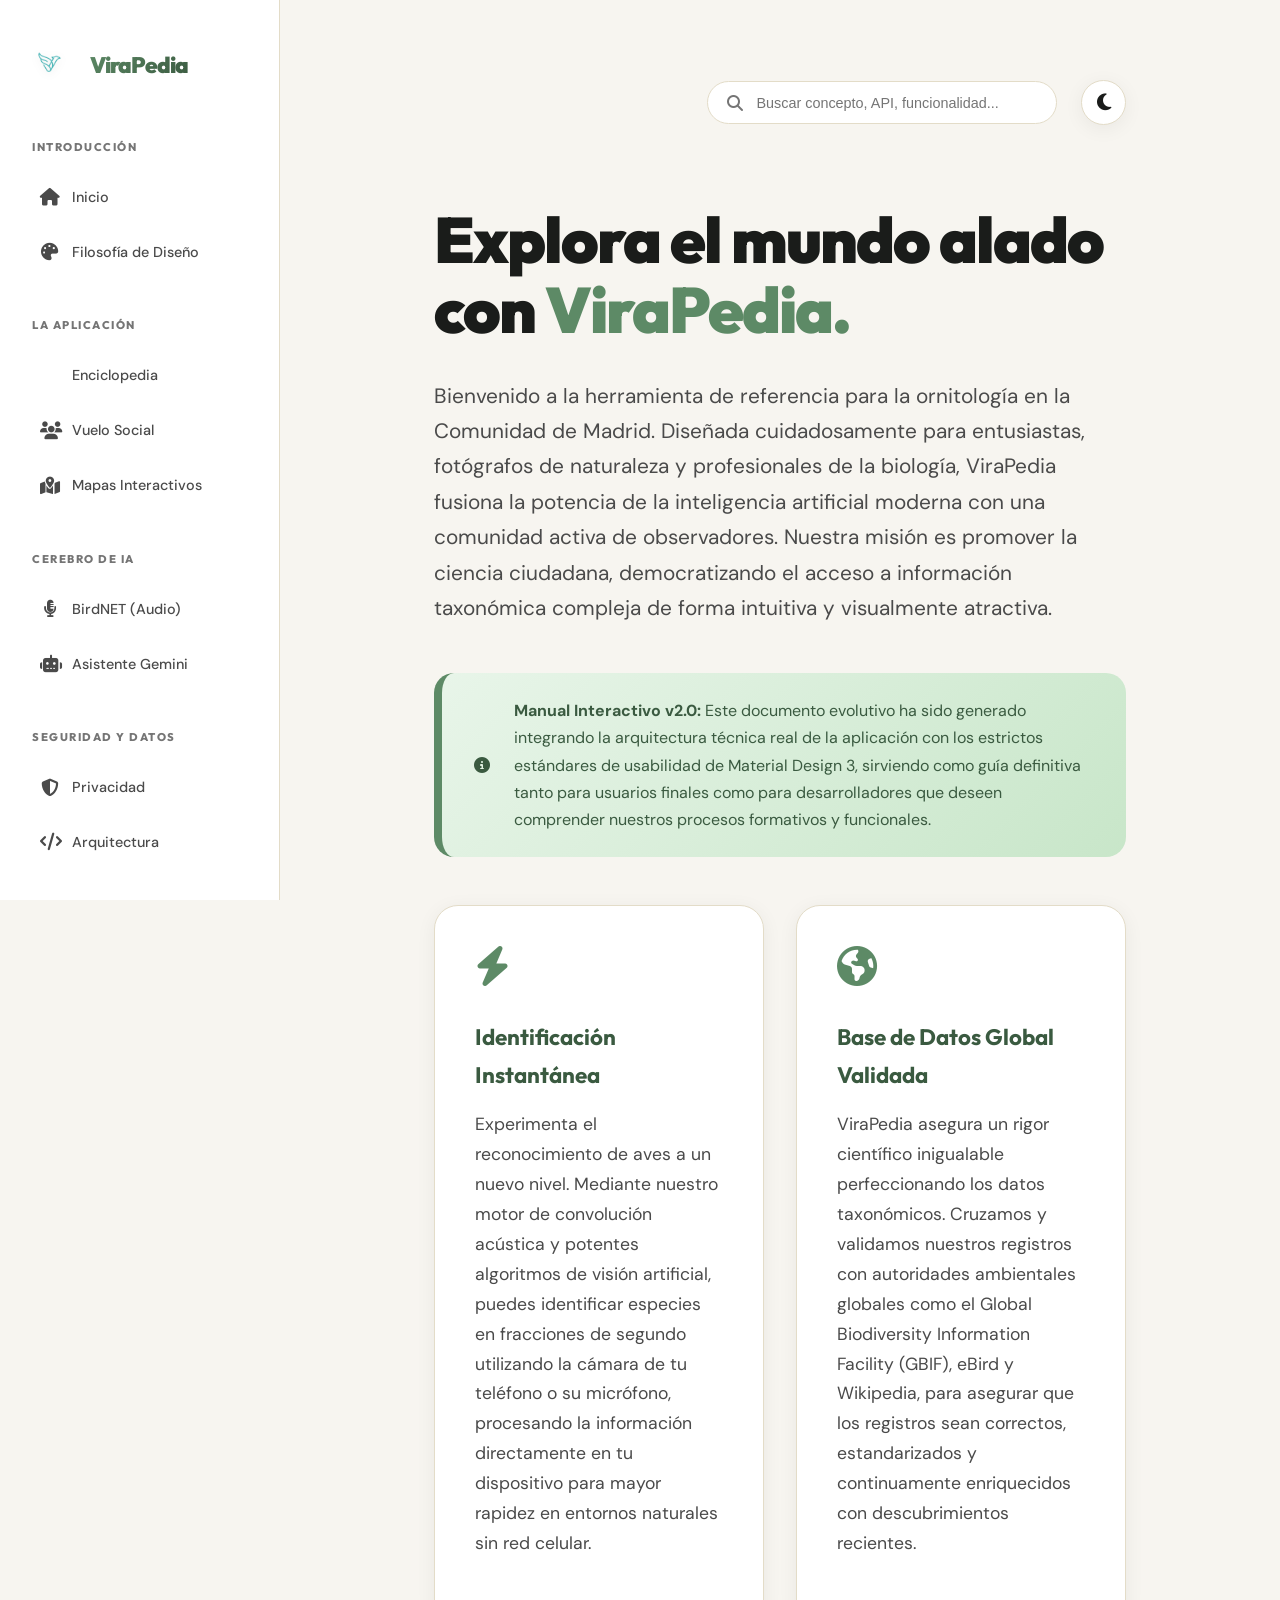
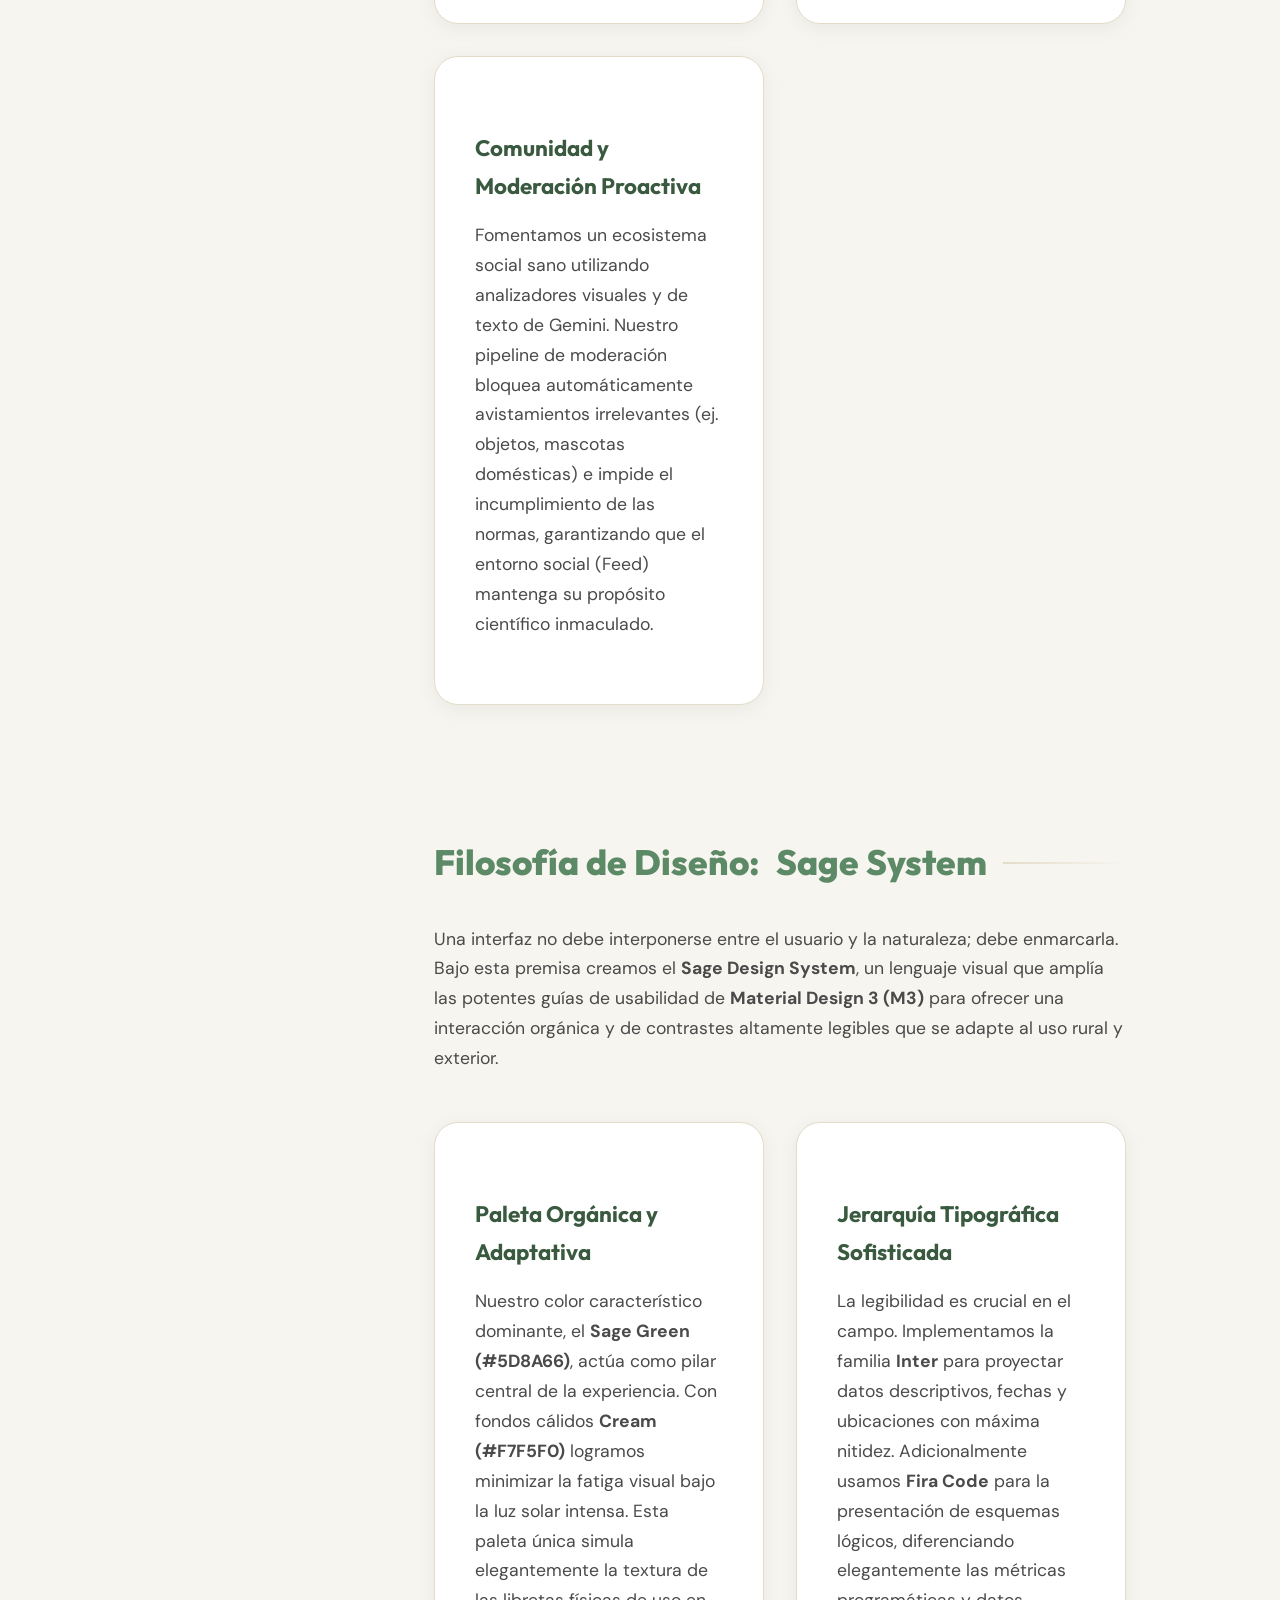
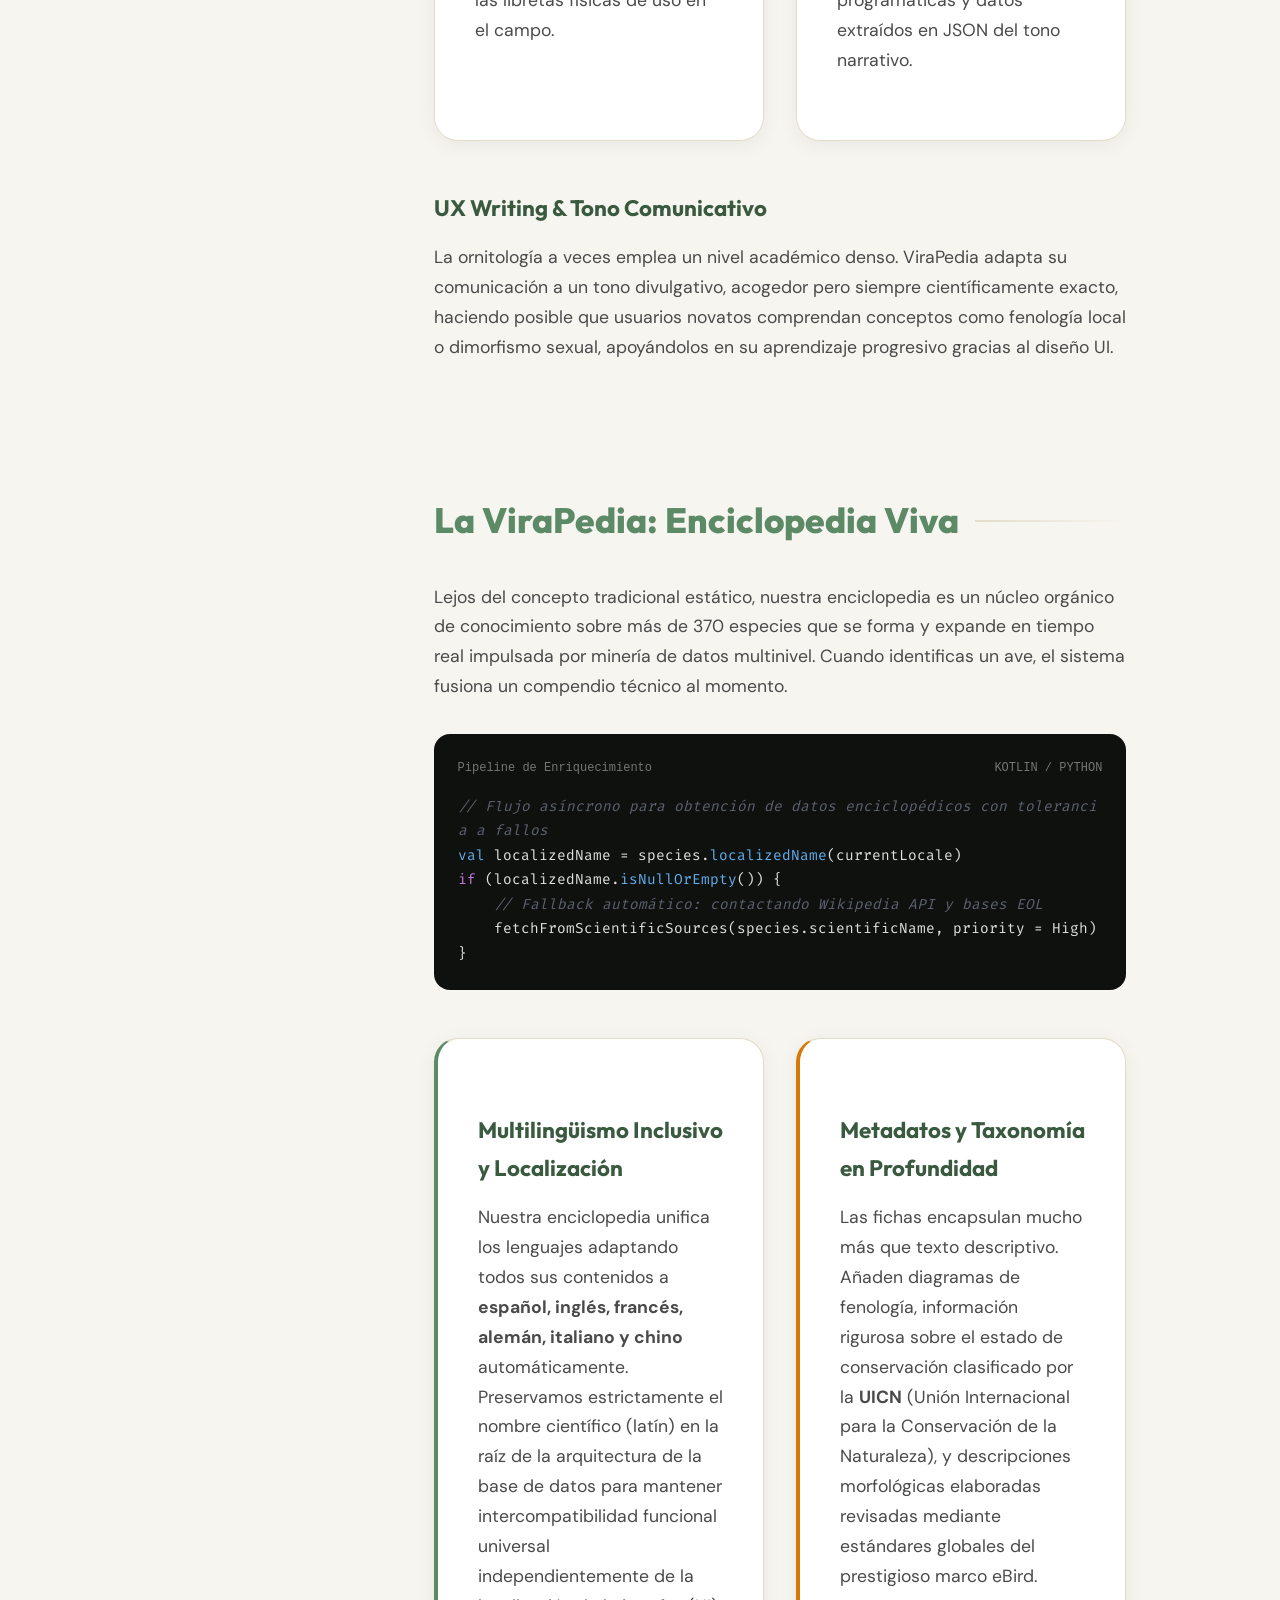
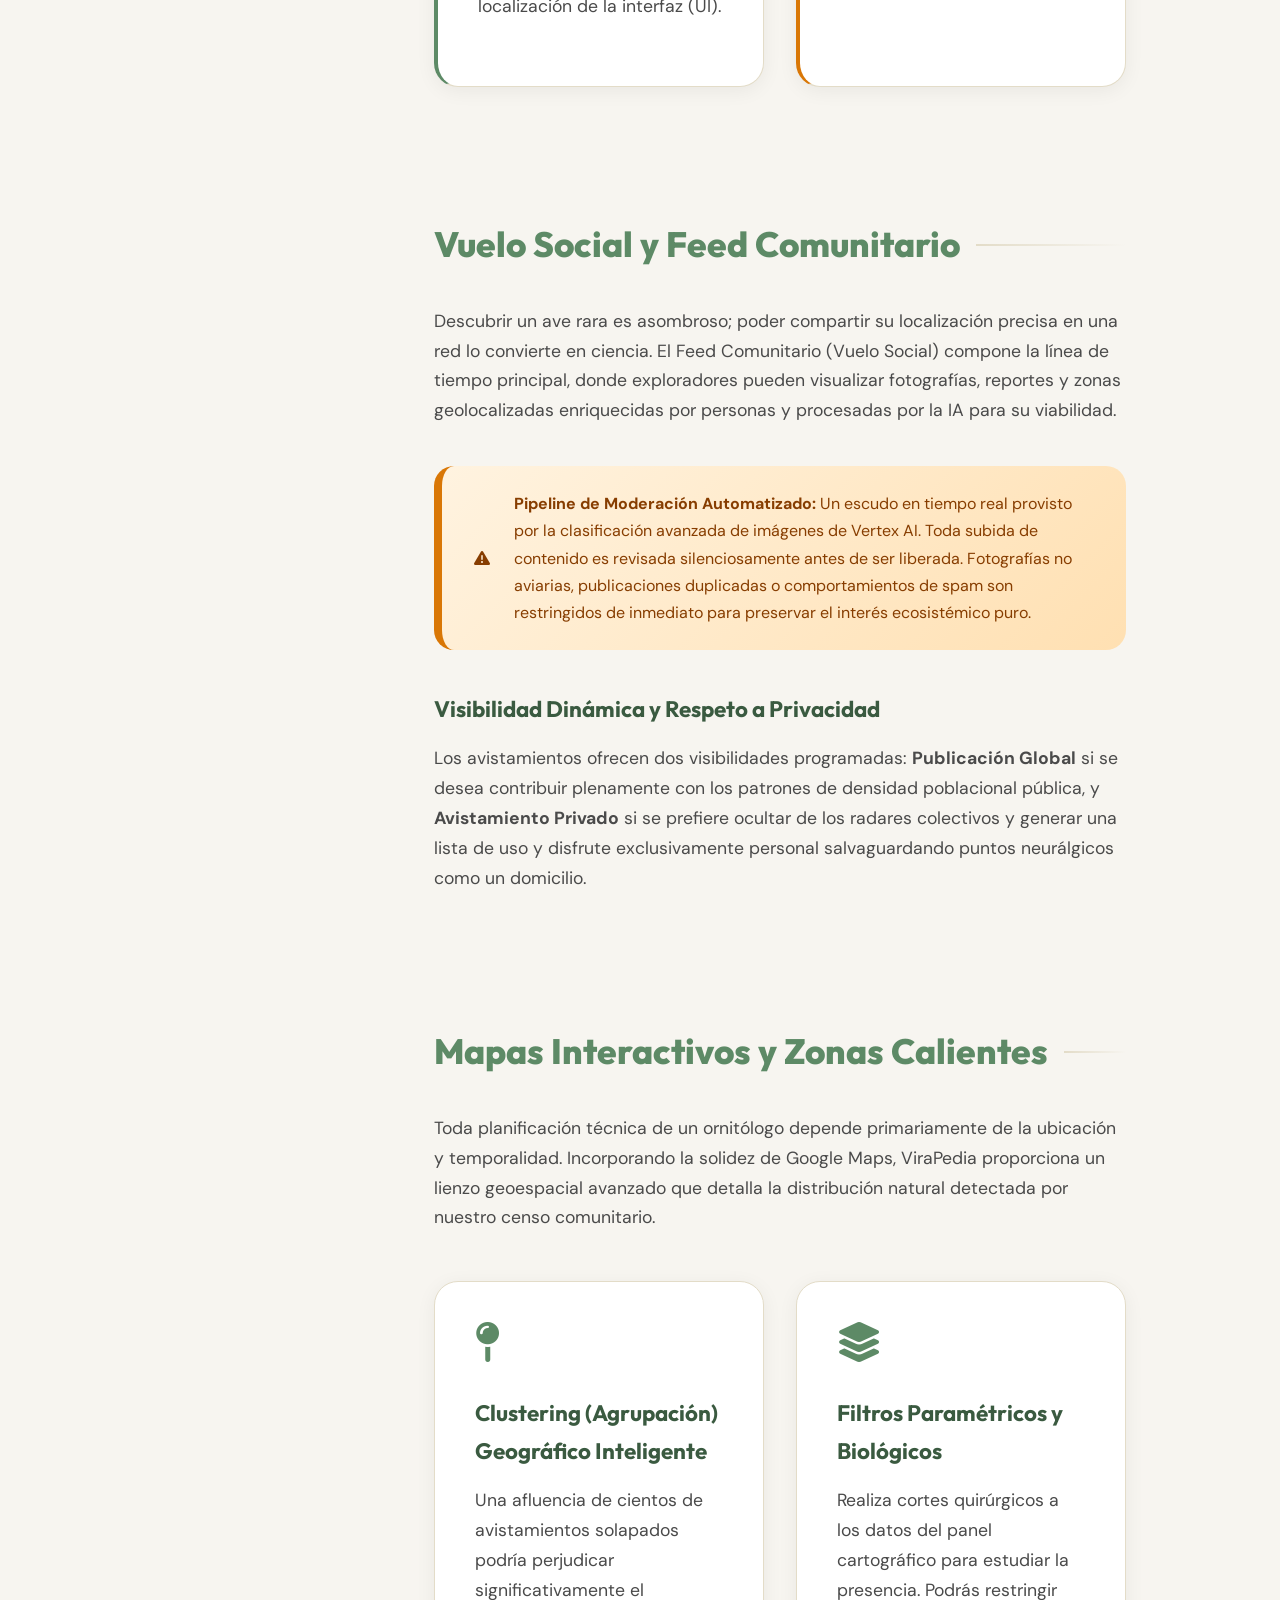
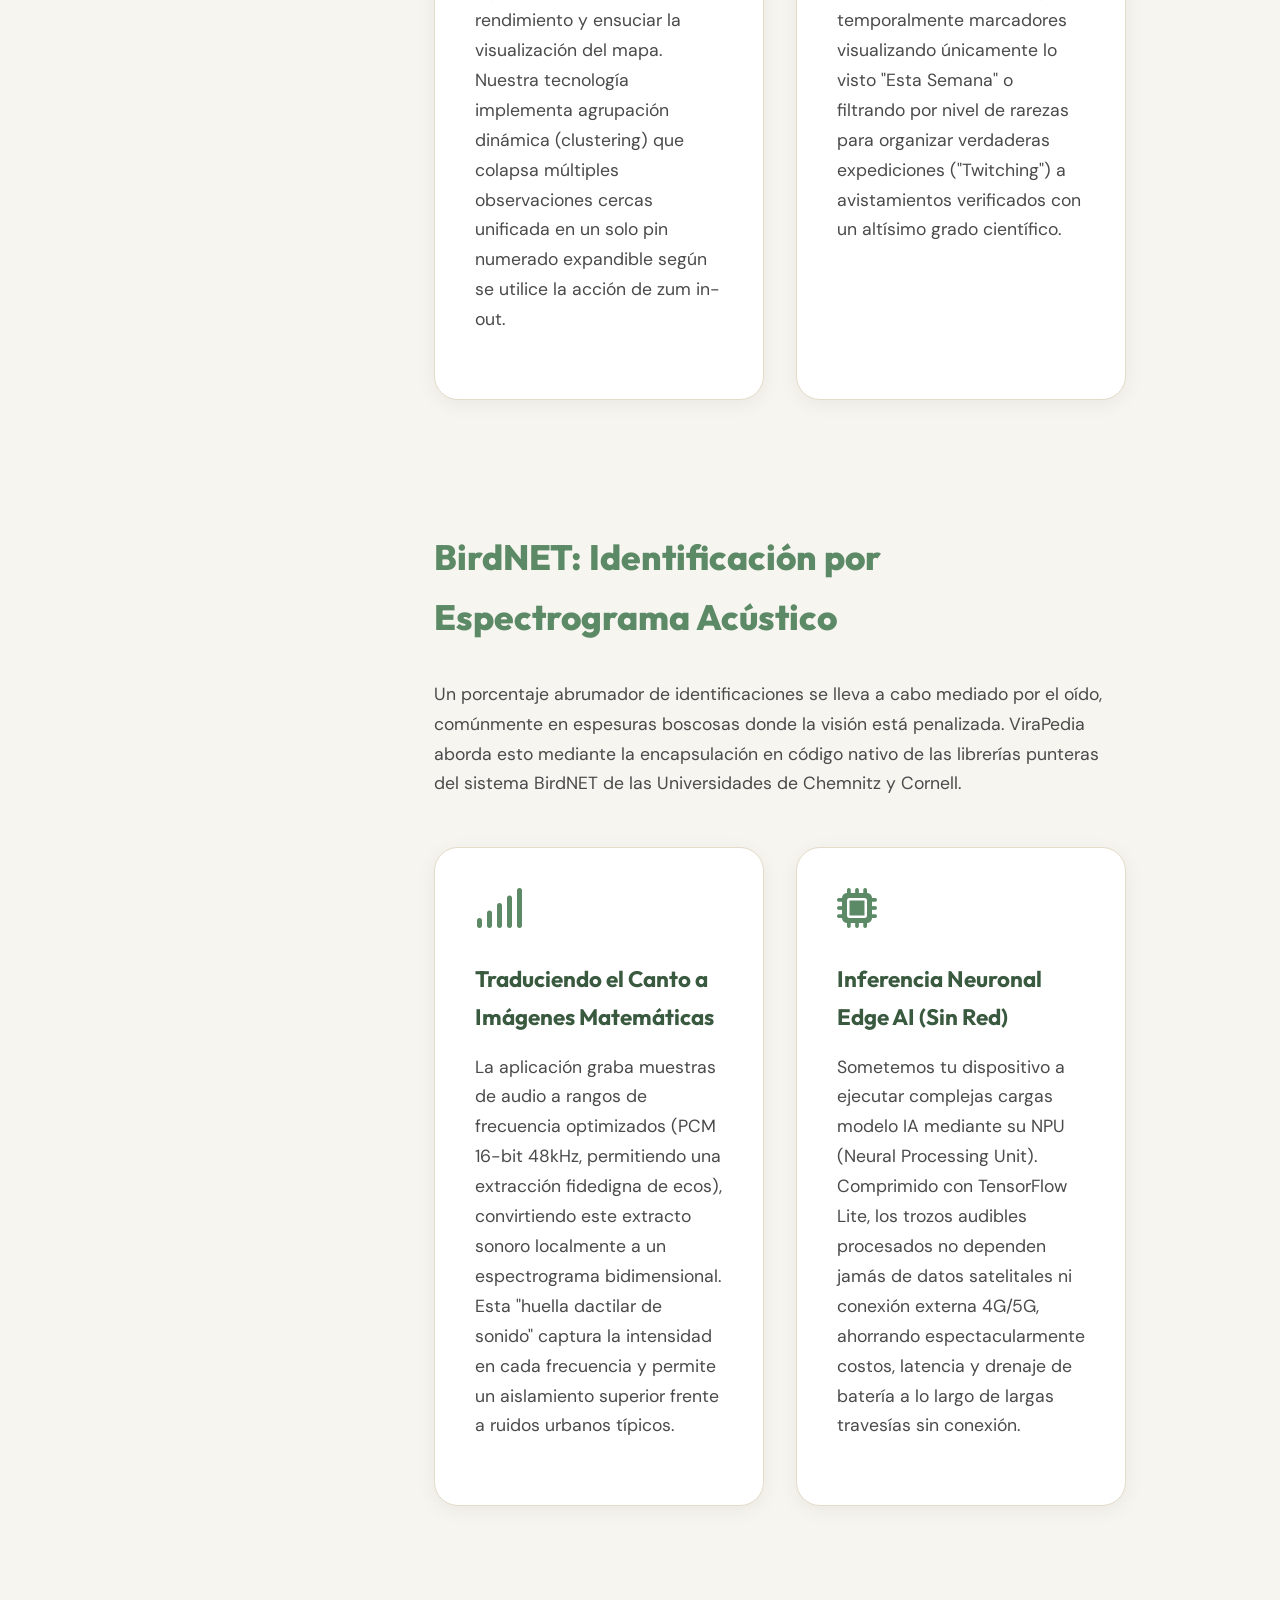
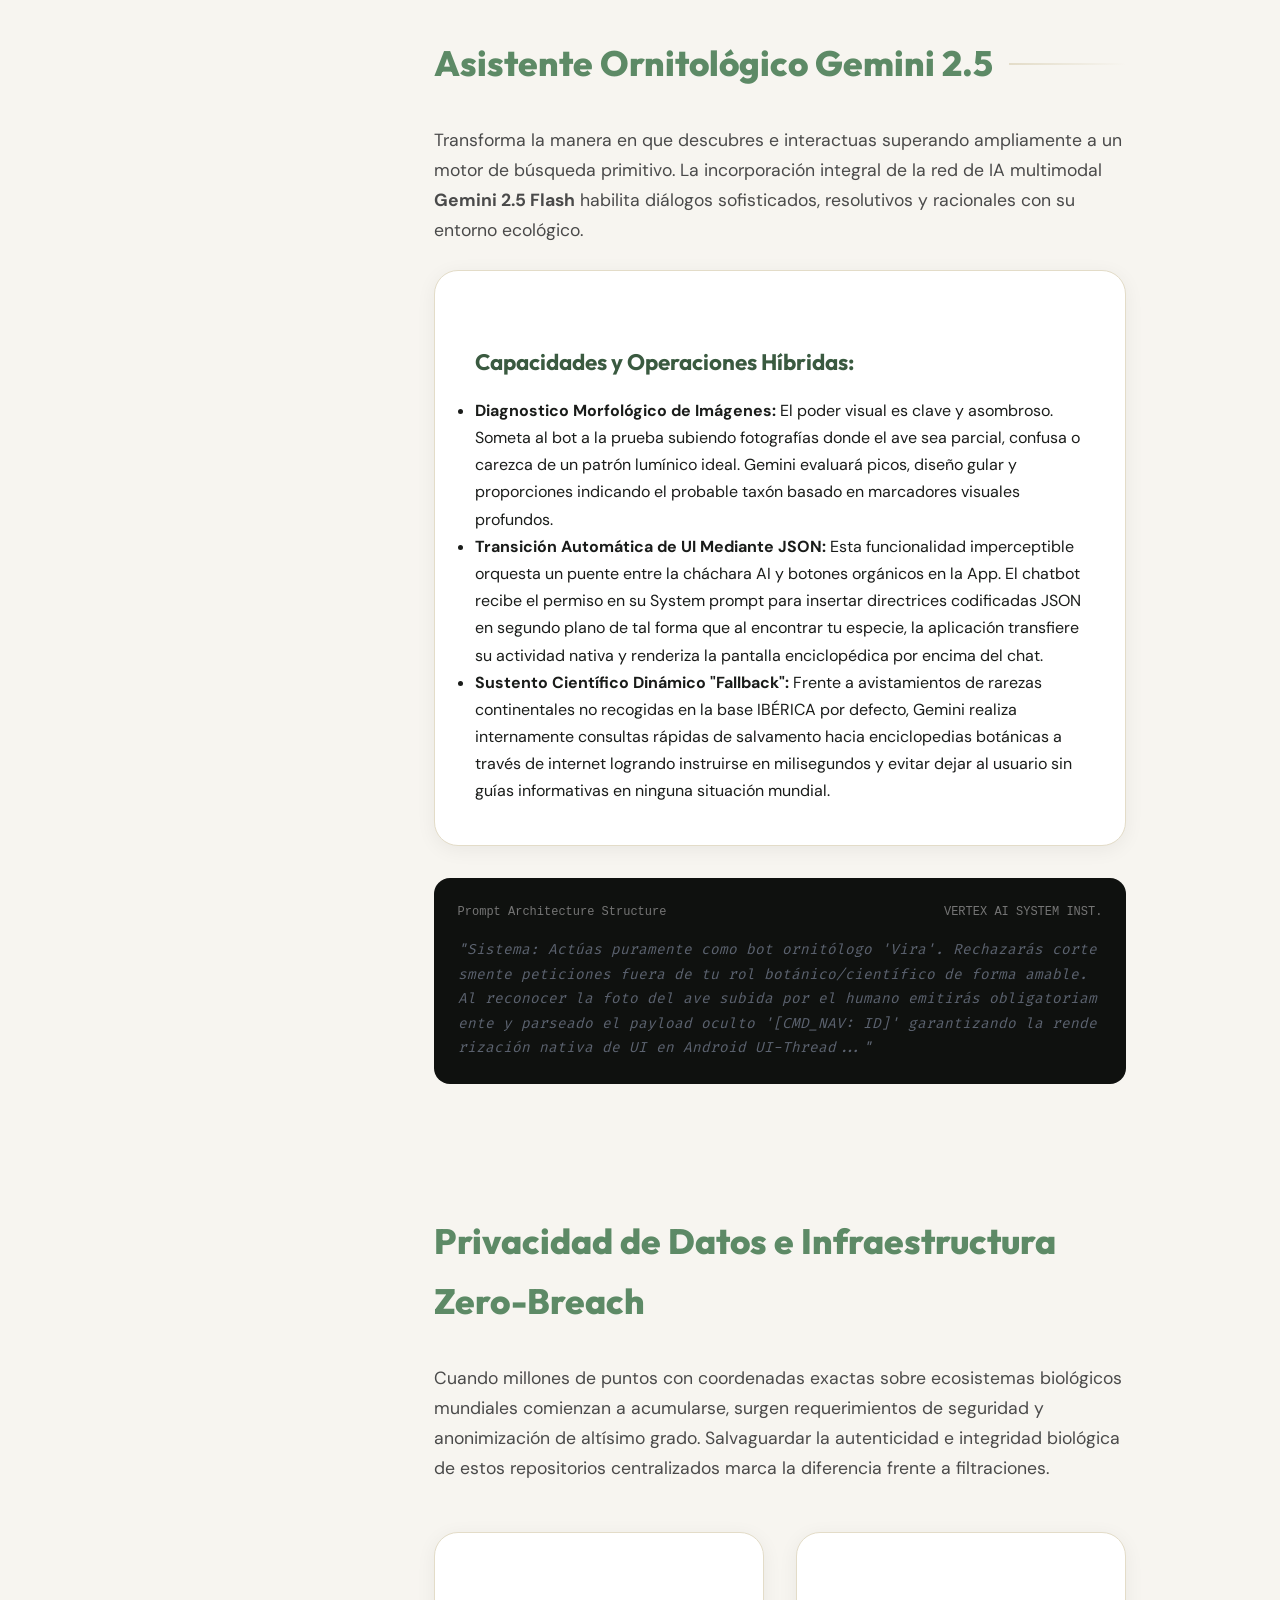
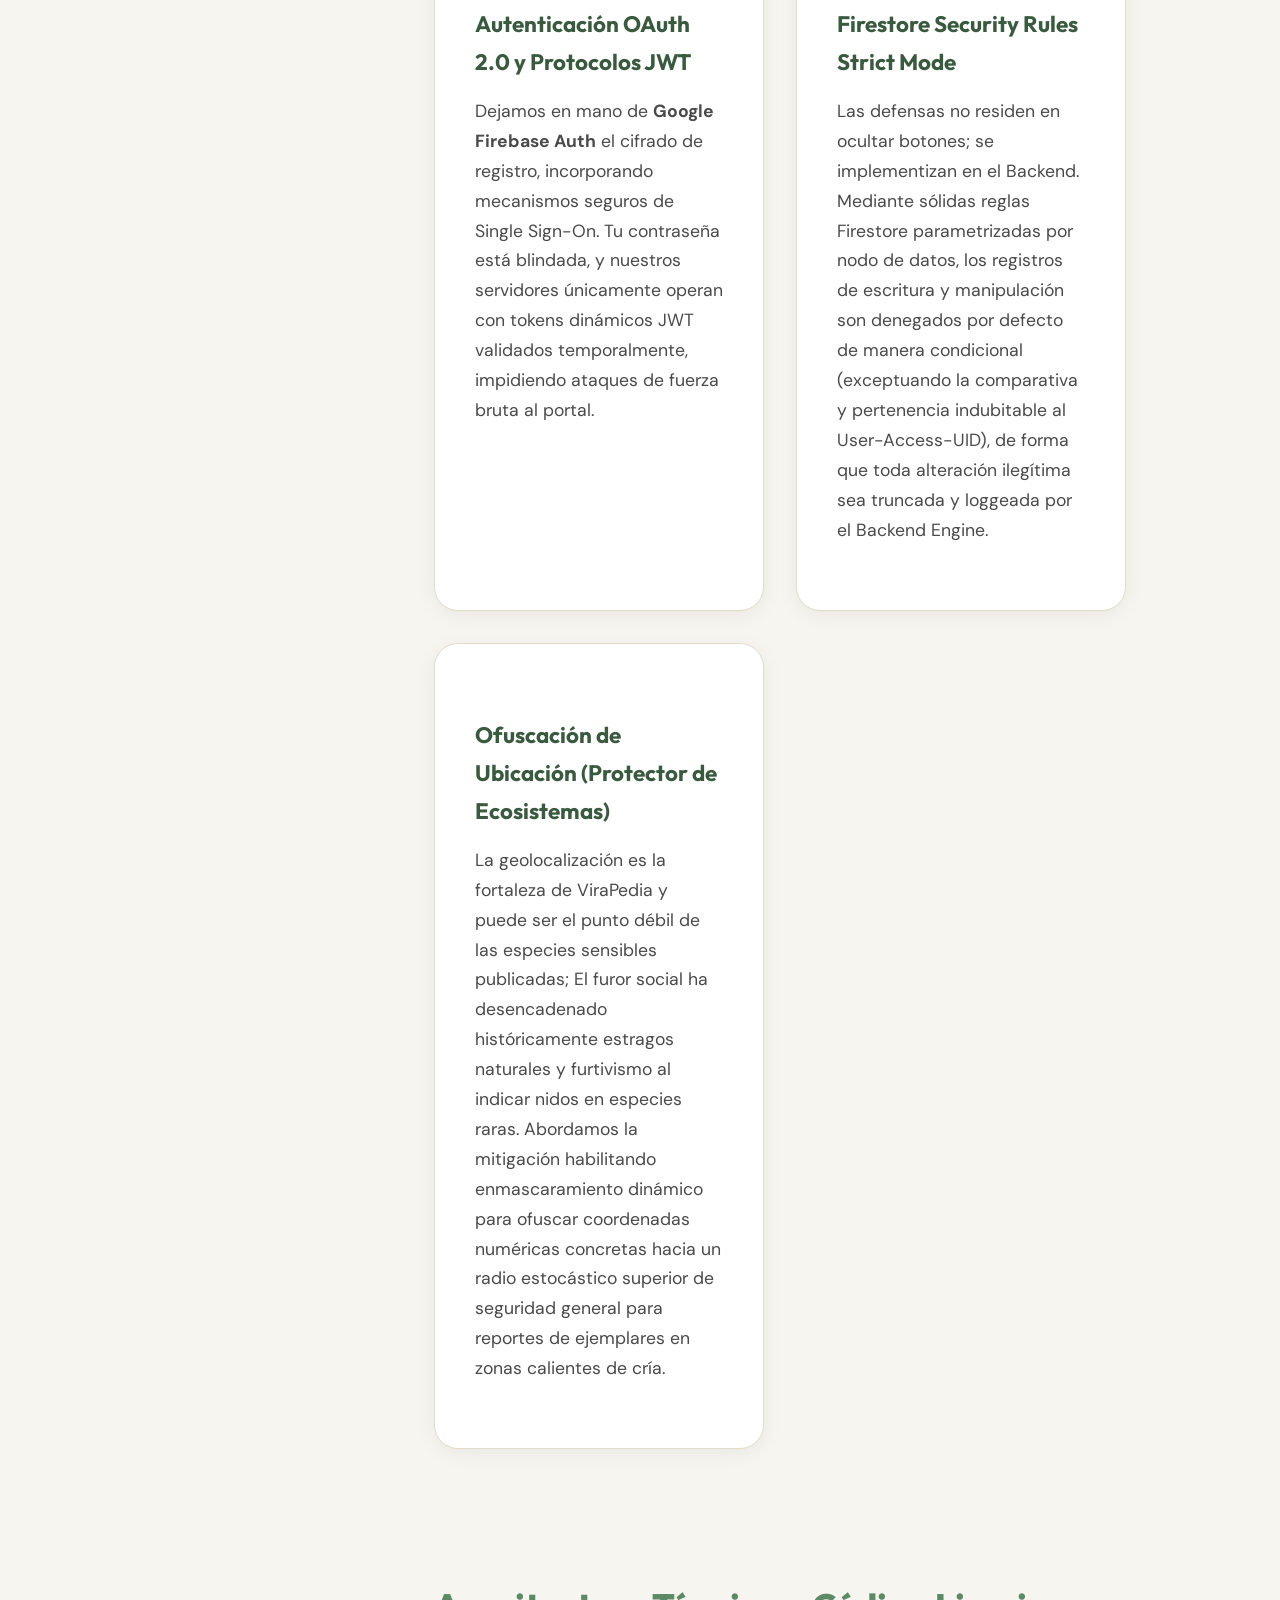
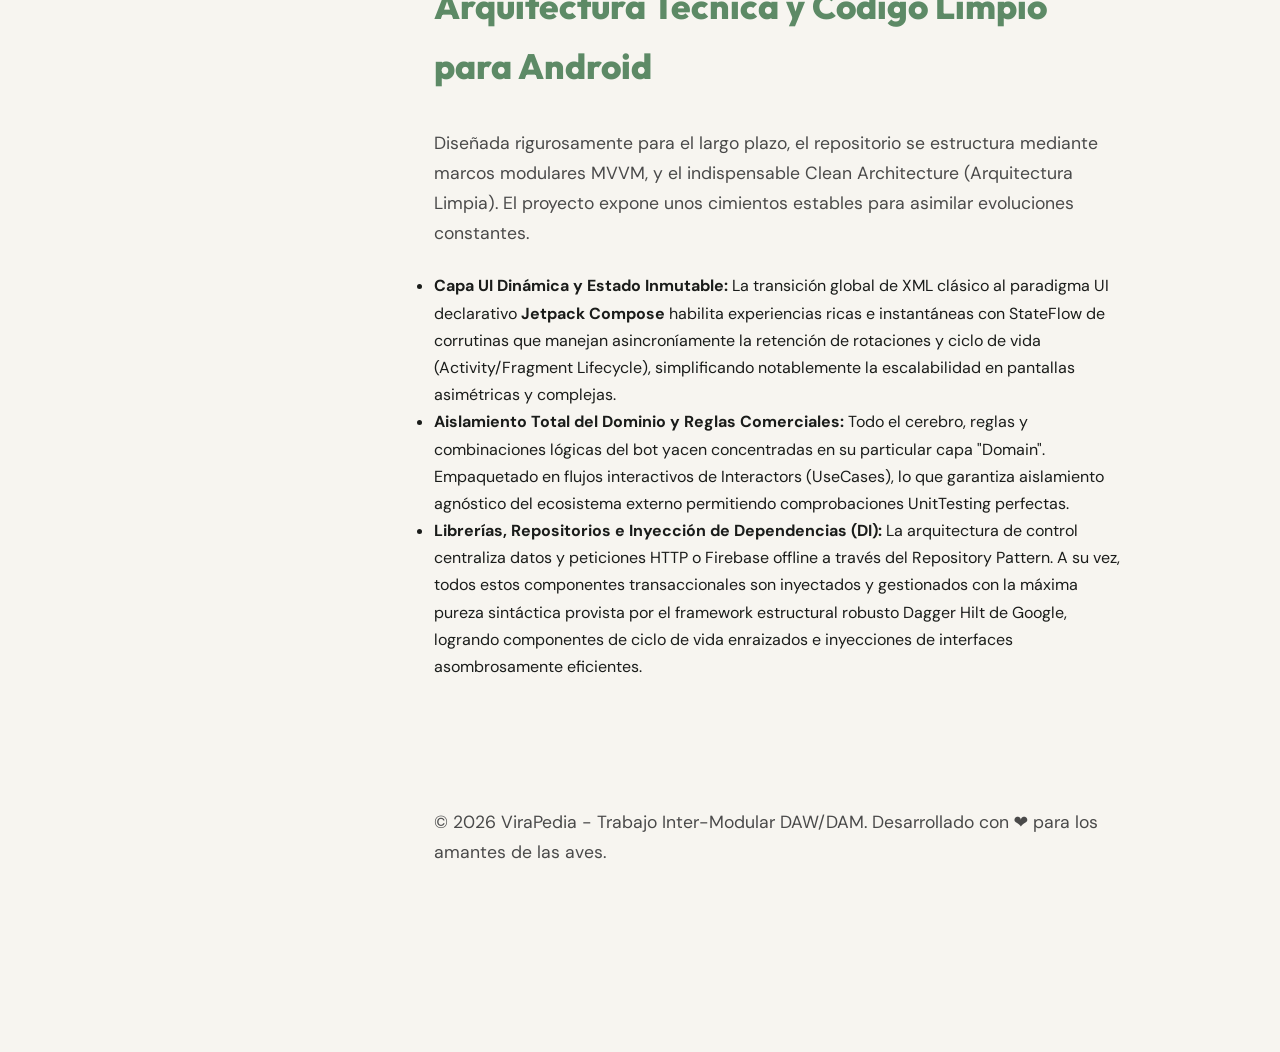
==== commit d975a1cb: "logo y fuente" ====
--- a/index.html
+++ b/index.html
@@ -7,7 +7,8 @@
     <title>ViraPedia | Manual de Usuario Definitivo 🦜</title>
     <link rel="stylesheet" href="styles.css">
     <link rel="stylesheet" href="https://cdnjs.cloudflare.com/ajax/libs/font-awesome/6.4.0/css/all.min.css">
-    <link href="https://fonts.googleapis.com/css2?family=Inter:wght@400;500;700;800;900&family=Fira+Code&display=swap"
+    <link
+        href="https://fonts.googleapis.com/css2?family=DM+Sans:wght@400;500;700&family=Outfit:wght@400;500;700;800;900&family=Fira+Code&display=swap"
         rel="stylesheet">
 </head>
 
@@ -16,7 +17,7 @@
     <!-- Mobile Header -->
     <header class="mobile-header">
         <div class="logo-container" style="margin-bottom: 0; gap: 0.5rem;">
-            <img src="../../Documents/proyecto/TrabajoInterModular/icono pequeño sin fondo.png" alt="Logo">
+            <img src="v.png" alt="Logo" class="logo-img">
             <span class="logo-text" style="font-size: 1.2rem;">ViraPedia</span>
         </div>
         <div style="display: flex; gap: 0.5rem;">
@@ -28,7 +29,7 @@
     <!-- Sidebar Navigation -->
     <aside class="sidebar" id="sidebar">
         <div class="logo-container">
-            <img src="../../Documents/proyecto/TrabajoInterModular/icono.png" alt="ViraPedia Logo">
+            <img src="v.png" alt="ViraPedia Logo" class="logo-img">
             <span class="logo-text">ViraPedia</span>
         </div>
 
--- a/styles.css
+++ b/styles.css
@@ -48,7 +48,7 @@
     background-color: var(--cream-bg);
     color: var(--text-dark);
     line-height: 1.7;
-    font-family: 'Inter', system-ui, -apple-system, sans-serif;
+    font-family: 'DM Sans', system-ui, -apple-system, sans-serif;
     display: flex;
     min-height: 100vh;
     overflow-x: hidden;
@@ -100,9 +100,21 @@
     margin-bottom: 3rem;
 }
 
-.logo-container img {
+.logo-container img.logo-img {
     height: 50px;
+    width: auto;
+    object-fit: contain;
     filter: drop-shadow(0 2px 4px rgba(0, 0, 0, 0.1));
+    flex-shrink: 0;
+}
+
+h1,
+h2,
+h3,
+h4,
+.logo-text,
+.nav-group-title {
+    font-family: 'Outfit', system-ui, -apple-system, sans-serif;
 }
 
 .logo-text {
@@ -156,7 +168,7 @@
 }
 
 .nav-item.active {
-    background: linear-gradient(135deg, var(--sage-primary), var(--sage-primary-variant));
+    background: linear-gradient(135deg, var(--sage-primary), var(--sage-primary-dark));
     color: white;
     box-shadow: 0 4px 15px rgba(93, 138, 102, 0.3);
 }
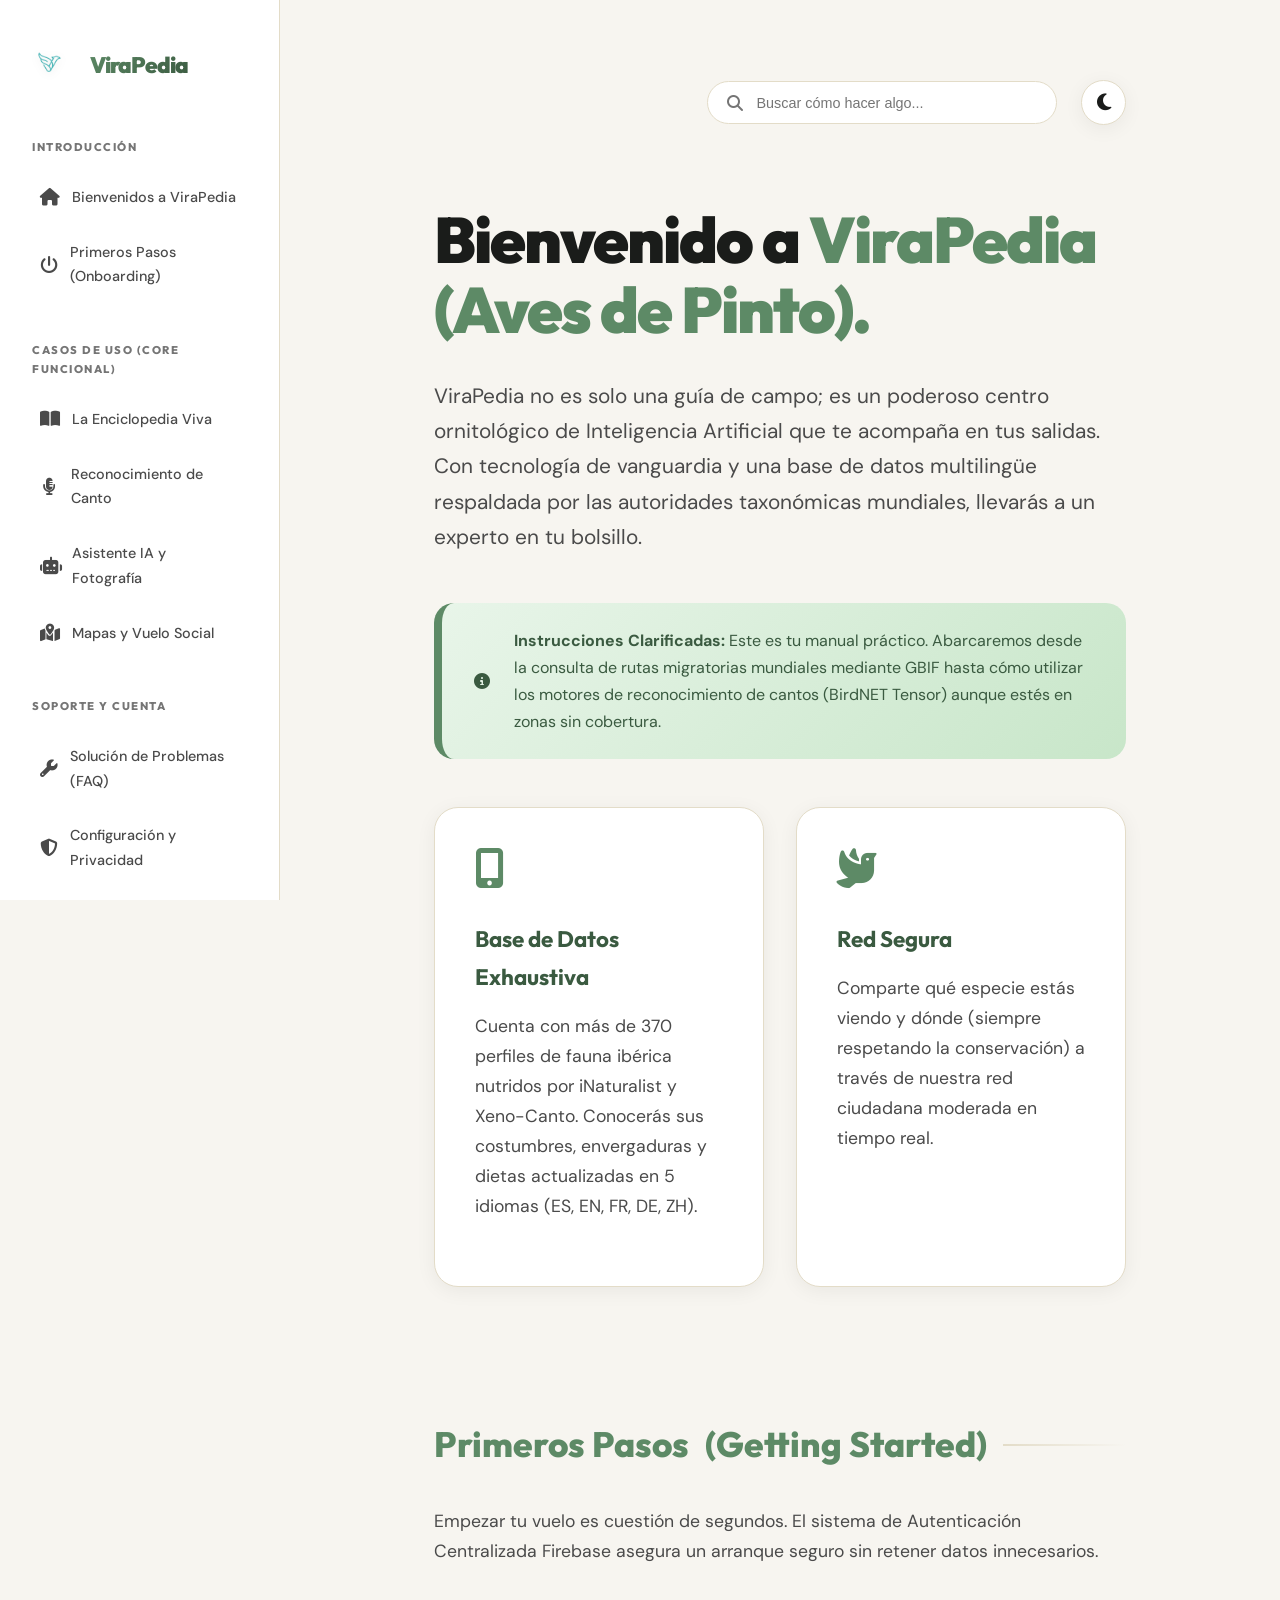
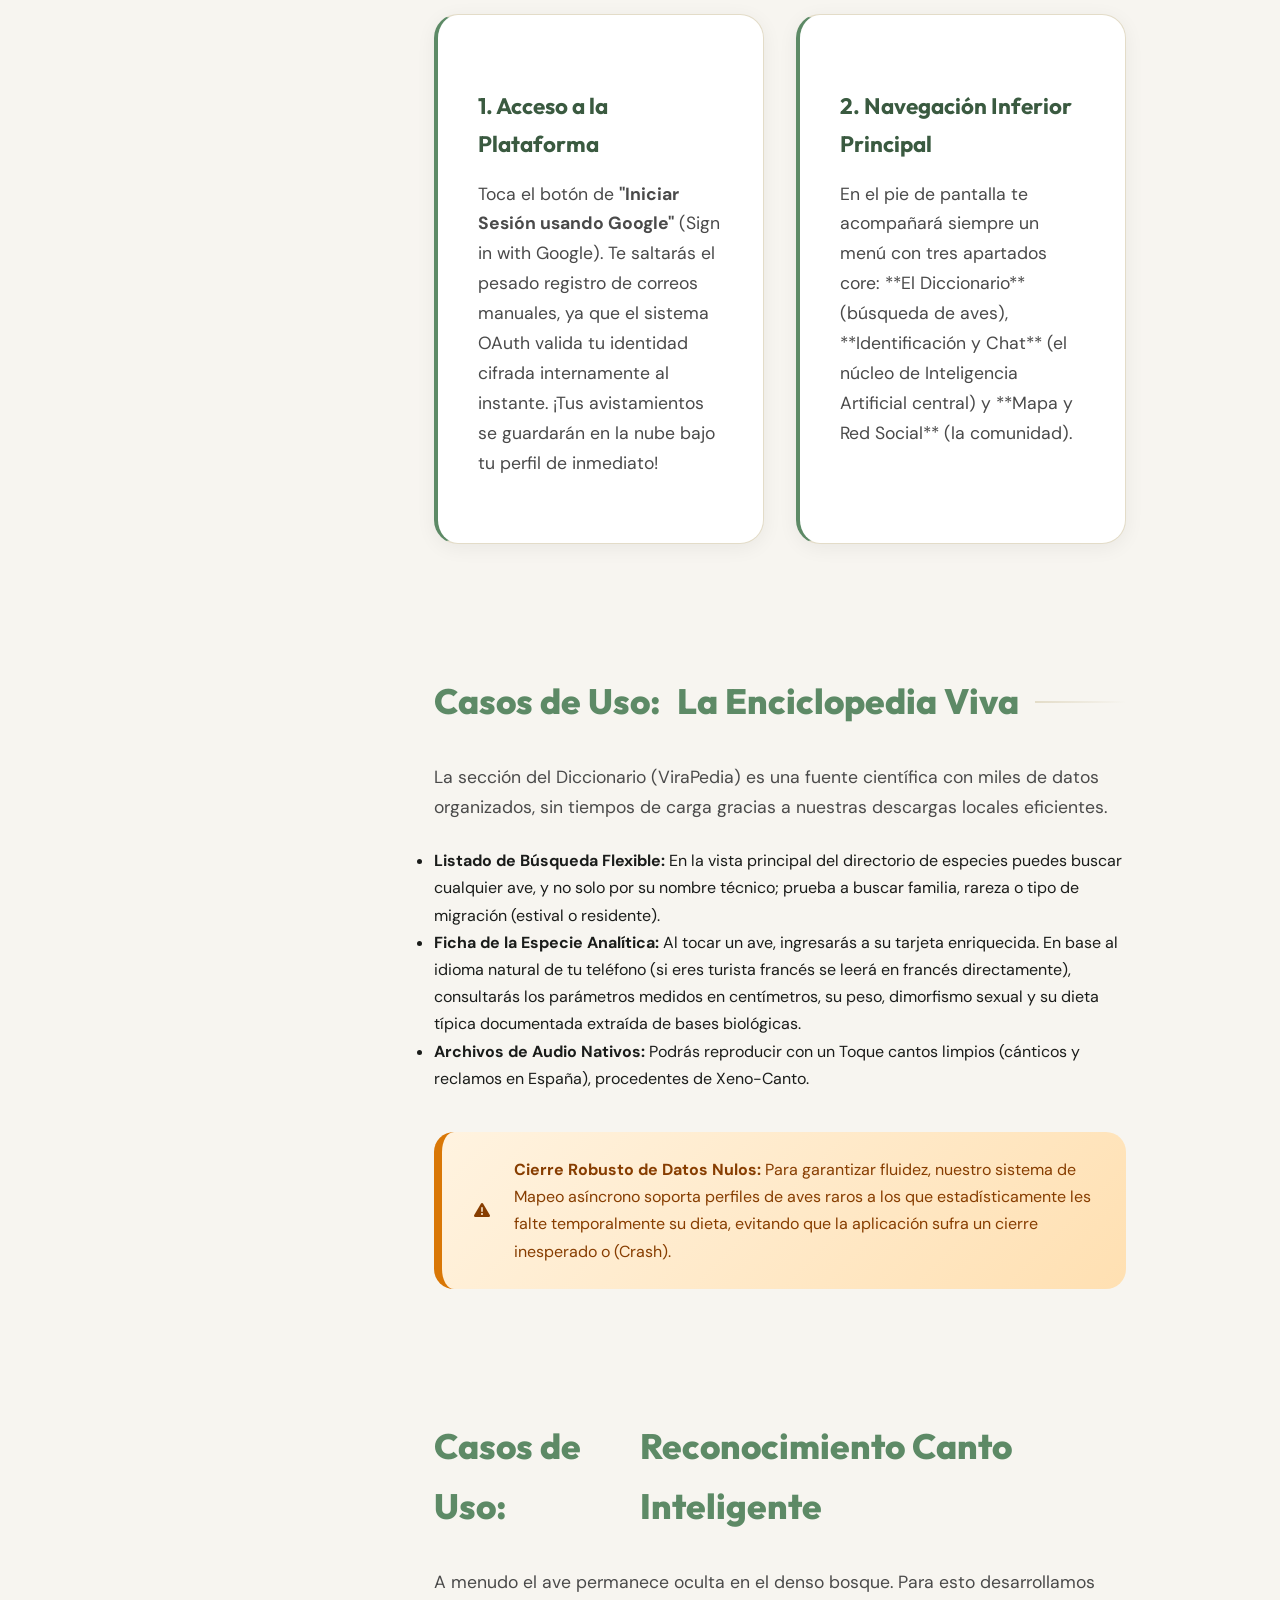
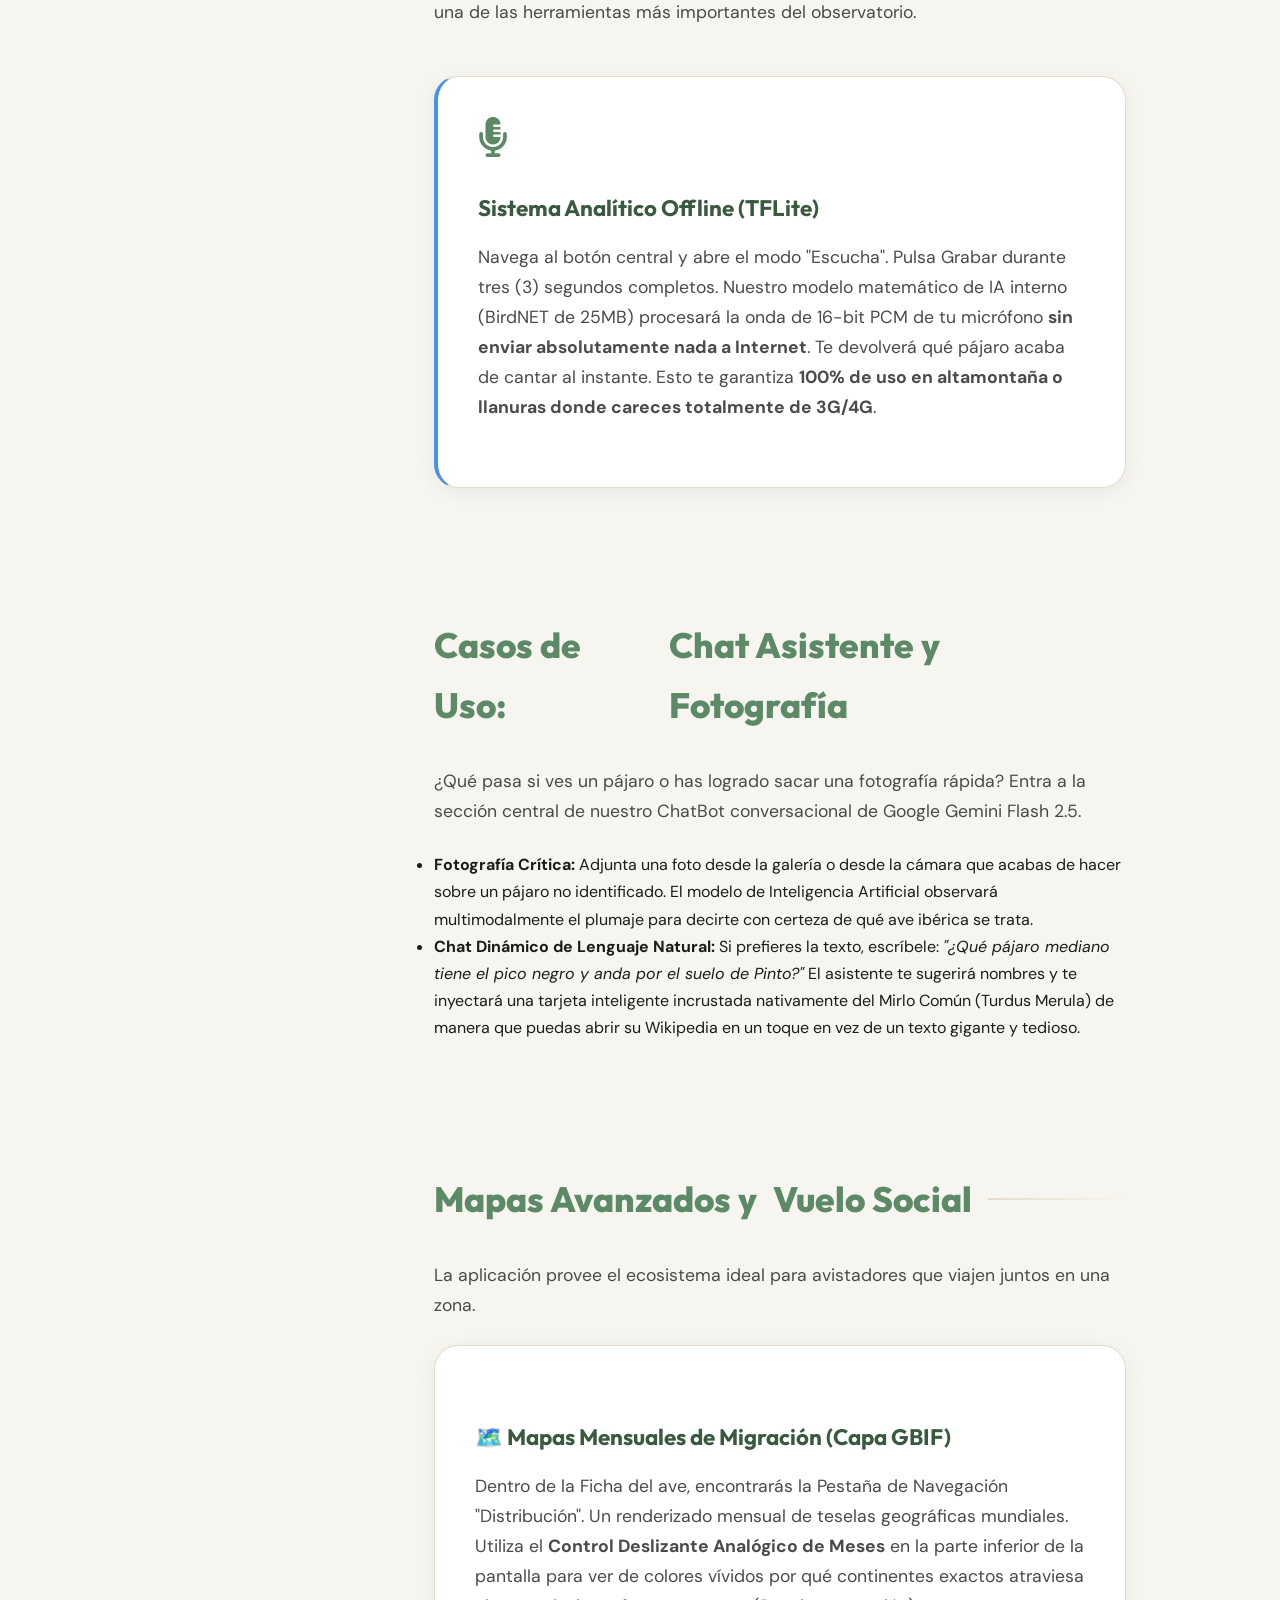
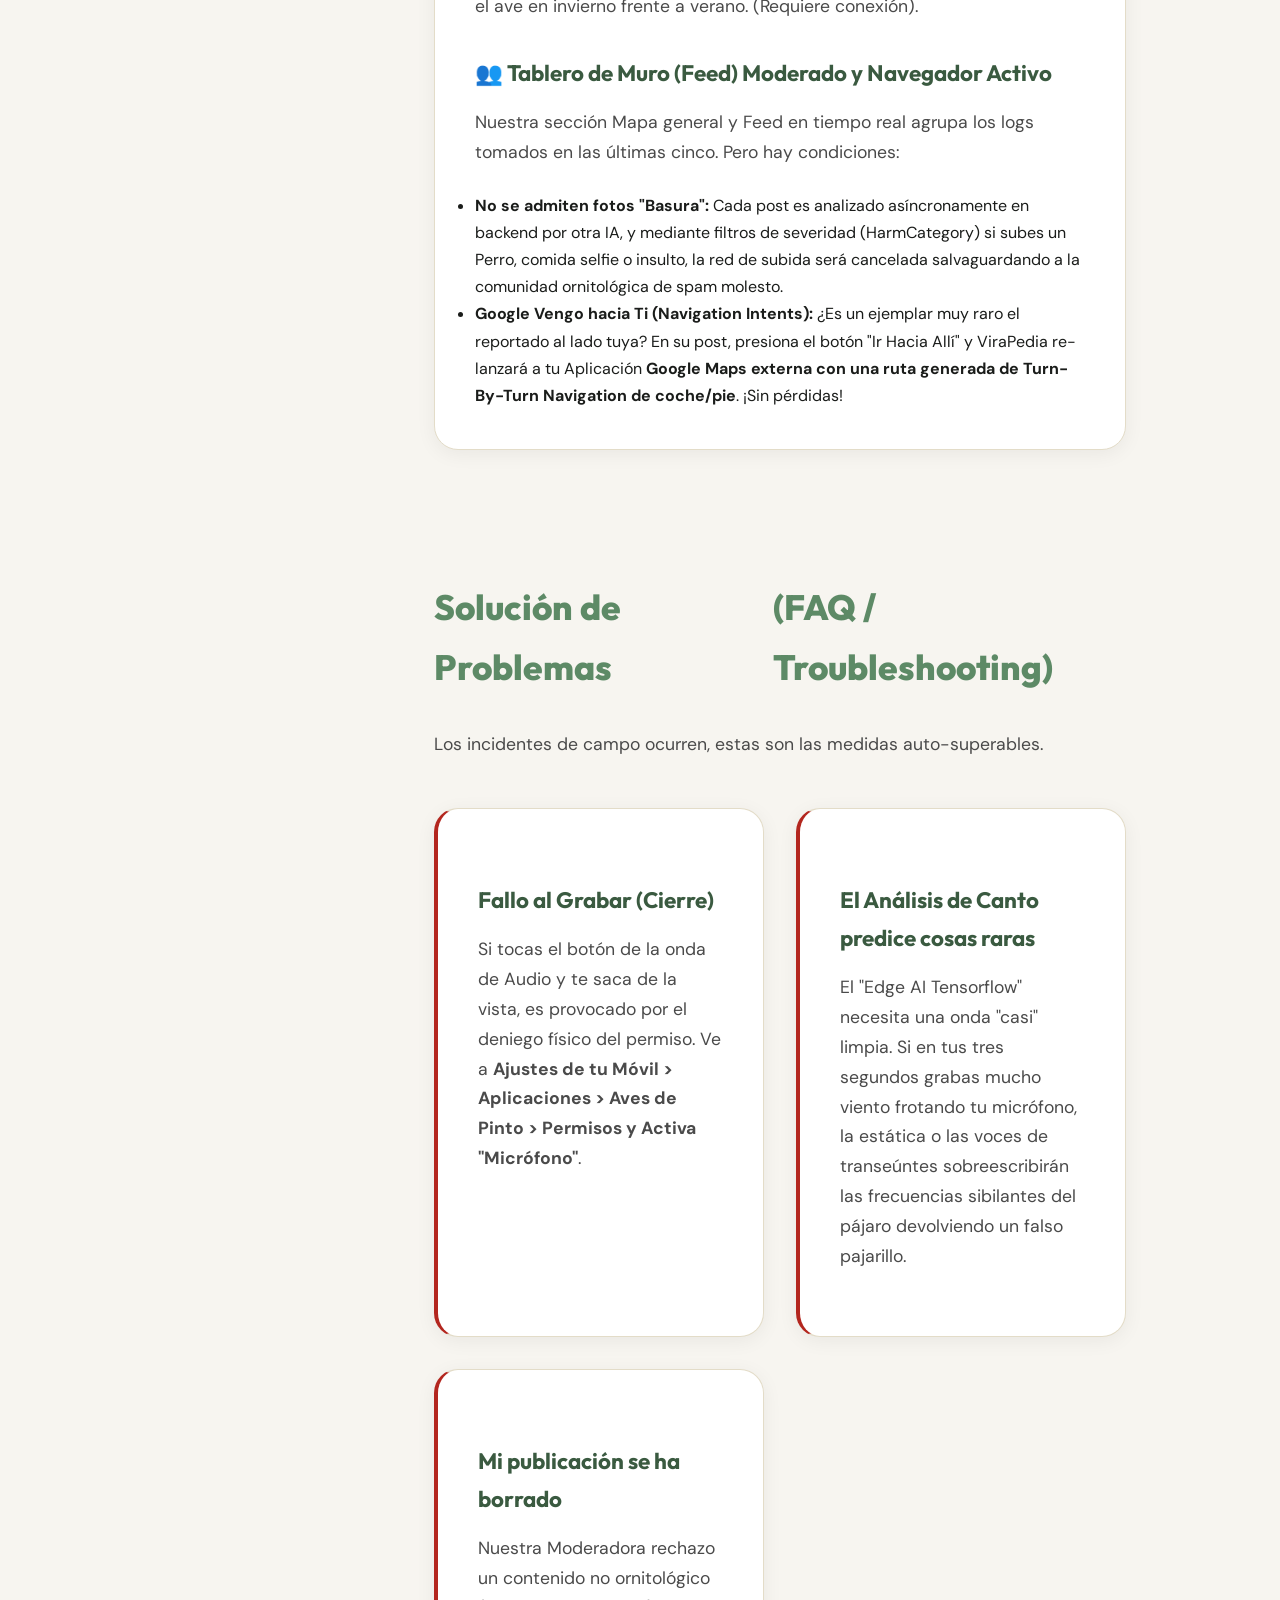
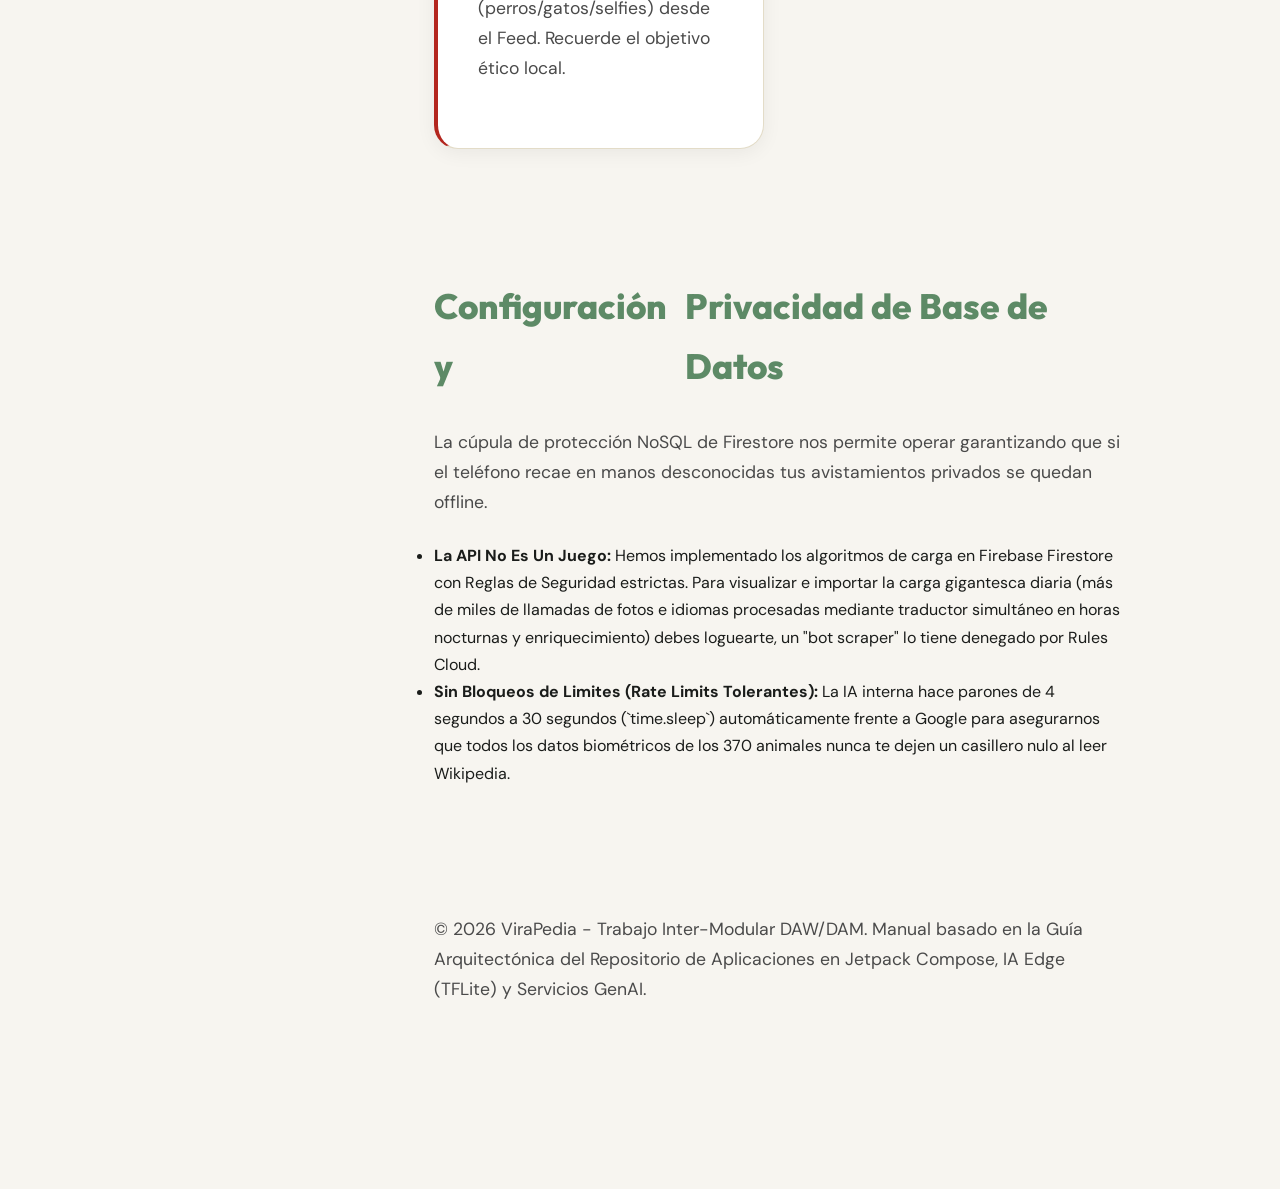
==== commit 33d94419: "Version 2" ====
--- a/index.html
+++ b/index.html
@@ -4,7 +4,7 @@
 <head>
     <meta charset="UTF-8">
     <meta name="viewport" content="width=device-width, initial-scale=1.0">
-    <title>ViraPedia | Manual de Usuario Definitivo 🦜</title>
+    <title>ViraPedia (Aves de Pinto) | Manual de Usuario 🦜</title>
     <link rel="stylesheet" href="styles.css">
     <link rel="stylesheet" href="https://cdnjs.cloudflare.com/ajax/libs/font-awesome/6.4.0/css/all.min.css">
     <link
@@ -35,33 +35,31 @@
 
         <div class="mobile-search-container">
             <i class="fa fa-search"></i>
-            <input type="text" placeholder="Buscar concepto o ave..." id="mobile-search-input">
+            <input type="text" placeholder="Buscar ayuda..." id="mobile-search-input">
         </div>
 
         <nav>
             <div class="nav-group">
                 <p class="nav-group-title">Introducción</p>
-                <a href="#inicio" class="nav-item active"><i class="fa fa-house"></i>Inicio</a>
-                <a href="#filosofia" class="nav-item"><i class="fa fa-palette"></i>Filosofía de Diseño</a>
+                <a href="#inicio" class="nav-item active"><i class="fa fa-house"></i>Bienvenidos a ViraPedia</a>
+                <a href="#primeros-pasos" class="nav-item"><i class="fa fa-power-off"></i>Primeros Pasos
+                    (Onboarding)</a>
             </div>
 
             <div class="nav-group">
-                <p class="nav-group-title">La Aplicación</p>
-                <a href="#enciclopedia" class="nav-item"><i class="fa fa-book-bird"></i>Enciclopedia</a>
-                <a href="#feed" class="nav-item"><i class="fa fa-users"></i>Vuelo Social</a>
-                <a href="#mapas" class="nav-item"><i class="fa fa-map-location-dot"></i>Mapas Interactivos</a>
+                <p class="nav-group-title">Casos de Uso (Core Funcional)</p>
+                <a href="#enciclopedia" class="nav-item"><i class="fa fa-book-open"></i>La Enciclopedia Viva</a>
+                <a href="#identificacion-canto" class="nav-item"><i class="fa fa-microphone-lines"></i>Reconocimiento de
+                    Canto</a>
+                <a href="#asistente-chat" class="nav-item"><i class="fa fa-robot"></i>Asistente IA y Fotografía</a>
+                <a href="#mapas-comunidad" class="nav-item"><i class="fa fa-map-location-dot"></i>Mapas y Vuelo
+                    Social</a>
             </div>
 
             <div class="nav-group">
-                <p class="nav-group-title">Cerebro de IA</p>
-                <a href="#audio" class="nav-item"><i class="fa fa-microphone-lines"></i>BirdNET (Audio)</a>
-                <a href="#asistente" class="nav-item"><i class="fa fa-robot"></i>Asistente Gemini</a>
-            </div>
-
-            <div class="nav-group">
-                <p class="nav-group-title">Seguridad y Datos</p>
-                <a href="#seguridad" class="nav-item"><i class="fa fa-shield-halved"></i>Privacidad</a>
-                <a href="#tecnico" class="nav-item"><i class="fa fa-code"></i>Arquitectura</a>
+                <p class="nav-group-title">Soporte y Cuenta</p>
+                <a href="#resolucion" class="nav-item"><i class="fa fa-wrench"></i>Solución de Problemas (FAQ)</a>
+                <a href="#privacidad" class="nav-item"><i class="fa fa-shield-halved"></i>Configuración y Privacidad</a>
             </div>
         </nav>
     </aside>
@@ -72,7 +70,7 @@
         <div class="top-bar">
             <div class="search-container">
                 <i class="fa fa-search"></i>
-                <input type="text" placeholder="Buscar concepto, API, funcionalidad..." id="search-input">
+                <input type="text" placeholder="Buscar cómo hacer algo..." id="search-input">
             </div>
             <button class="theme-toggle" id="theme-toggle">
                 <i class="fa fa-moon"></i>
@@ -81,294 +79,199 @@
 
         <!-- Section: Inicio -->
         <section id="inicio" class="fade-in">
-            <h1>Explora el mundo alado con <span class="highlight">ViraPedia.</span></h1>
-            <p class="lead">Bienvenido a la herramienta de referencia para la ornitología en la Comunidad de Madrid.
-                Diseñada cuidadosamente para entusiastas, fotógrafos de naturaleza y profesionales de la biología,
-                ViraPedia fusiona la potencia de la inteligencia artificial moderna con una comunidad activa de
-                observadores. Nuestra misión es promover la ciencia ciudadana, democratizando el acceso a información
-                taxonómica compleja de forma intuitiva y visualmente atractiva.</p>
+            <h1>Bienvenido a <span class="highlight">ViraPedia (Aves de Pinto).</span></h1>
+            <p class="lead">ViraPedia no es solo una guía de campo; es un poderoso centro ornitológico de Inteligencia
+                Artificial que te acompaña en tus salidas. Con tecnología de vanguardia y una base de datos multilingüe
+                respaldada por las autoridades taxonómicas mundiales, llevarás a un experto en tu bolsillo.</p>
 
             <div class="alert alert-important">
                 <i class="fa fa-circle-info"></i>
                 <div>
-                    <strong>Manual Interactivo v2.0:</strong> Este documento evolutivo ha sido generado integrando la
-                    arquitectura técnica real de la aplicación con los estrictos estándares de usabilidad de Material
-                    Design 3, sirviendo como guía definitiva tanto para usuarios finales como para desarrolladores que
-                    deseen comprender nuestros procesos formativos y funcionales.
+                    <strong>Instrucciones Clarificadas:</strong> Este es tu manual práctico. Abarcaremos desde la
+                    consulta de rutas migratorias mundiales mediante GBIF hasta cómo utilizar los motores de
+                    reconocimiento de cantos (BirdNET Tensor) aunque estés en zonas sin cobertura.
                 </div>
             </div>
 
             <div class="grid">
                 <div class="card">
-                    <i class="fa fa-bolt"></i>
-                    <h3>Identificación Instantánea</h3>
-                    <p>Experimenta el reconocimiento de aves a un nuevo nivel. Mediante nuestro motor de convolución
-                        acústica y potentes algoritmos de visión artificial, puedes identificar especies en fracciones
-                        de segundo utilizando la cámara de tu teléfono o su micrófono, procesando la información
-                        directamente en tu dispositivo para mayor rapidez en entornos naturales sin red celular.</p>
+                    <i class="fa fa-mobile-screen-button"></i>
+                    <h3>Base de Datos Exhaustiva</h3>
+                    <p>Cuenta con más de 370 perfiles de fauna ibérica nutridos por iNaturalist y Xeno-Canto. Conocerás
+                        sus costumbres, envergaduras y dietas actualizadas en 5 idiomas (ES, EN, FR, DE, ZH).</p>
                 </div>
                 <div class="card">
-                    <i class="fa fa-earth-americas"></i>
-                    <h3>Base de Datos Global Validada</h3>
-                    <p>ViraPedia asegura un rigor científico inigualable perfeccionando los datos taxonómicos. Cruzamos
-                        y validamos nuestros registros con autoridades ambientales globales como el Global Biodiversity
-                        Information Facility (GBIF), eBird y Wikipedia, para asegurar que los registros sean correctos,
-                        estandarizados y continuamente enriquecidos con descubrimientos recientes.</p>
-                </div>
-                <div class="card">
-                    <i class="fa fa-shield-check"></i>
-                    <h3>Comunidad y Moderación Proactiva</h3>
-                    <p>Fomentamos un ecosistema social sano utilizando analizadores visuales y de texto de Gemini.
-                        Nuestro pipeline de moderación bloquea automáticamente avistamientos irrelevantes (ej. objetos,
-                        mascotas domésticas) e impide el incumplimiento de las normas, garantizando que el entorno
-                        social (Feed) mantenga su propósito científico inmaculado.</p>
-                </div>
-            </div>
-        </section>
-
-        <!-- Section: Filosofía de Diseño -->
-        <section id="filosofia" class="fade-in">
-            <h2>Filosofía de Diseño: <span class="highlight">Sage System</span></h2>
-            <p>Una interfaz no debe interponerse entre el usuario y la naturaleza; debe enmarcarla. Bajo esta premisa
-                creamos el <strong>Sage Design System</strong>, un lenguaje visual que amplía las potentes guías de
-                usabilidad de <strong>Material Design 3 (M3)</strong> para ofrecer una interacción orgánica y de
-                contrastes altamente legibles que se adapte al uso rural y exterior.</p>
-
-            <div class="grid">
-                <div class="card">
-                    <h3>Paleta Orgánica y Adaptativa</h3>
-                    <p>Nuestro color característico dominante, el <strong>Sage Green (#5D8A66)</strong>, actúa como
-                        pilar central de la experiencia. Con fondos cálidos <strong>Cream (#F7F5F0)</strong> logramos
-                        minimizar la fatiga visual bajo la luz solar intensa. Esta paleta única simula elegantemente la
-                        textura de las libretas físicas de uso en el campo.</p>
-                </div>
-                <div class="card">
-                    <h3>Jerarquía Tipográfica Sofisticada</h3>
-                    <p>La legibilidad es crucial en el campo. Implementamos la familia <strong>Inter</strong> para
-                        proyectar datos descriptivos, fechas y ubicaciones con máxima nitidez. Adicionalmente usamos
-                        <strong>Fira Code</strong> para la presentación de esquemas lógicos, diferenciando elegantemente
-                        las métricas programáticas y datos extraídos en JSON del tono narrativo.
-                    </p>
-                </div>
-            </div>
-
-            <h3>UX Writing & Tono Comunicativo</h3>
-            <p>La ornitología a veces emplea un nivel académico denso. ViraPedia adapta su comunicación a un tono
-                divulgativo, acogedor pero siempre científicamente exacto, haciendo posible que usuarios novatos
-                comprendan conceptos como fenología local o dimorfismo sexual, apoyándolos en su aprendizaje progresivo
-                gracias al diseño UI.</p>
-        </section>
-
-        <!-- Section: Enciclopedia -->
+                    <i class="fa fa-dove"></i>
+                    <h3>Red Segura</h3>
+                    <p>Comparte qué especie estás viendo y dónde (siempre respetando la conservación) a través de
+                        nuestra red ciudadana moderada en tiempo real.</p>
+                </div>
+            </div>
+        </section>
+
+        <!-- Section: Primeros Pasos -->
+        <section id="primeros-pasos" class="fade-in">
+            <h2>Primeros Pasos <span class="highlight">(Getting Started)</span></h2>
+            <p>Empezar tu vuelo es cuestión de segundos. El sistema de Autenticación Centralizada Firebase asegura un
+                arranque seguro sin retener datos innecesarios.</p>
+
+            <div class="grid">
+                <div class="card" style="border-left: 4px solid var(--sage-primary);">
+                    <h3>1. Acceso a la Plataforma</h3>
+                    <p>Toca el botón de <strong>"Iniciar Sesión usando Google"</strong> (Sign in with Google). Te
+                        saltarás el pesado registro de correos manuales, ya que el sistema OAuth valida tu identidad
+                        cifrada internamente al instante. ¡Tus avistamientos se guardarán en la nube bajo tu perfil de
+                        inmediato!</p>
+                </div>
+                <div class="card" style="border-left: 4px solid var(--sage-primary);">
+                    <h3>2. Navegación Inferior Principal</h3>
+                    <p>En el pie de pantalla te acompañará siempre un menú con tres apartados core: **El Diccionario**
+                        (búsqueda de aves), **Identificación y Chat** (el núcleo de Inteligencia Artificial central) y
+                        **Mapa y Red Social** (la comunidad).</p>
+                </div>
+            </div>
+        </section>
+
+        <!-- Section: ViraPedia Enciclopedia -->
         <section id="enciclopedia" class="fade-in">
-            <h2>La ViraPedia: Enciclopedia Viva</h2>
-            <p>Lejos del concepto tradicional estático, nuestra enciclopedia es un núcleo orgánico de conocimiento sobre
-                más de 370 especies que se forma y expande en tiempo real impulsada por minería de datos multinivel.
-                Cuando identificas un ave, el sistema fusiona un compendio técnico al momento.</p>
-
-            <div class="code-container">
-                <div class="code-header"><span>Pipeline de Enriquecimiento</span><span>KOTLIN / PYTHON</span></div>
-                <code><span class="code-comment">// Flujo asíncrono para obtención de datos enciclopédicos con tolerancia a fallos</span>
-<span class="code-func">val</span> localizedName = species.<span class="code-func">localizedName</span>(currentLocale)
-<span class="code-keyword">if</span> (localizedName.<span class="code-func">isNullOrEmpty</span>()) {
-    <span class="code-comment">// Fallback automático: contactando Wikipedia API y bases EOL</span>
-    fetchFromScientificSources(species.scientificName, priority = High)
-}</code>
-            </div>
-
-            <div class="grid">
-                <div class="card" style="border-left: 4px solid var(--sage-primary);">
-                    <h3>Multilingüismo Inclusivo y Localización</h3>
-                    <p>Nuestra enciclopedia unifica los lenguajes adaptando todos sus contenidos a <strong>español,
-                            inglés, francés, alemán, italiano y chino</strong> automáticamente. Preservamos
-                        estrictamente el nombre científico (latín) en la raíz de la arquitectura de la base de datos
-                        para mantener intercompatibilidad funcional universal independientemente de la localización de
-                        la interfaz (UI).</p>
-                </div>
-                <div class="card" style="border-left: 4px solid var(--amber-rarity);">
-                    <h3>Metadatos y Taxonomía en Profundidad</h3>
-                    <p>Las fichas encapsulan mucho más que texto descriptivo. Añaden diagramas de fenología, información
-                        rigurosa sobre el estado de conservación clasificado por la <strong>UICN</strong> (Unión
-                        Internacional para la Conservación de la Naturaleza), y descripciones morfológicas elaboradas
-                        revisadas mediante estándares globales del prestigioso marco eBird.</p>
-                </div>
-            </div>
-        </section>
-
-        <!-- Section: Vuelo Social -->
-        <section id="feed" class="fade-in">
-            <h2>Vuelo Social y Feed Comunitario</h2>
-            <p>Descubrir un ave rara es asombroso; poder compartir su localización precisa en una red lo convierte en
-                ciencia. El Feed Comunitario (Vuelo Social) compone la línea de tiempo principal, donde exploradores
-                pueden visualizar fotografías, reportes y zonas geolocalizadas enriquecidas por personas y procesadas
-                por la IA para su viabilidad.</p>
+            <h2>Casos de Uso: <span class="highlight">La Enciclopedia Viva</span></h2>
+            <p>La sección del Diccionario (ViraPedia) es una fuente científica con miles de datos organizados, sin
+                tiempos de carga gracias a nuestras descargas locales eficientes.</p>
+
+            <ul>
+                <li><strong>Listado de Búsqueda Flexible:</strong> En la vista principal del directorio de especies
+                    puedes buscar cualquier ave, y no solo por su nombre técnico; prueba a buscar familia, rareza o tipo
+                    de migración (estival o residente).</li>
+                <li><strong>Ficha de la Especie Analítica:</strong> Al tocar un ave, ingresarás a su tarjeta
+                    enriquecida. En base al idioma natural de tu teléfono (si eres turista francés se leerá en francés
+                    directamente), consultarás los parámetros medidos en centímetros, su peso, dimorfismo sexual y su
+                    dieta típica documentada extraída de bases biológicas.</li>
+                <li><strong>Archivos de Audio Nativos:</strong> Podrás reproducir con un Toque cantos limpios (cánticos
+                    y reclamos en España), procedentes de Xeno-Canto.</li>
+            </ul>
 
             <div class="alert alert-warning">
                 <i class="fa fa-triangle-exclamation"></i>
                 <div>
-                    <strong>Pipeline de Moderación Automatizado:</strong> Un escudo en tiempo real provisto por la
-                    clasificación avanzada de imágenes de Vertex AI. Toda subida de contenido es revisada
-                    silenciosamente antes de ser liberada. Fotografías no aviarias, publicaciones duplicadas o
-                    comportamientos de spam son restringidos de inmediato para preservar el interés ecosistémico puro.
-                </div>
-            </div>
-
-            <h3>Visibilidad Dinámica y Respeto a Privacidad</h3>
-            <p>Los avistamientos ofrecen dos visibilidades programadas: <strong>Publicación Global</strong> si se desea
-                contribuir plenamente con los patrones de densidad poblacional pública, y <strong>Avistamiento
-                    Privado</strong> si se prefiere ocultar de los radares colectivos y generar una lista de uso y
-                disfrute exclusivamente personal salvaguardando puntos neurálgicos como un domicilio.</p>
-        </section>
-
-        <!-- Section: Mapas Interactivos -->
-        <section id="mapas" class="fade-in">
-            <h2>Mapas Interactivos y Zonas Calientes</h2>
-            <p>Toda planificación técnica de un ornitólogo depende primariamente de la ubicación y temporalidad.
-                Incorporando la solidez de Google Maps, ViraPedia proporciona un lienzo geoespacial avanzado que detalla
-                la distribución natural detectada por nuestro censo comunitario.</p>
-
-            <div class="grid">
-                <div class="card">
-                    <i class="fa fa-map-pin"></i>
-                    <h3>Clustering (Agrupación) Geográfico Inteligente</h3>
-                    <p>Una afluencia de cientos de avistamientos solapados podría perjudicar significativamente el
-                        rendimiento y ensuciar la visualización del mapa. Nuestra tecnología implementa agrupación
-                        dinámica (clustering) que colapsa múltiples observaciones cercas unificada en un solo pin
-                        numerado expandible según se utilice la acción de zum in-out.</p>
-                </div>
-                <div class="card">
-                    <i class="fa fa-layer-group"></i>
-                    <h3>Filtros Paramétricos y Biológicos</h3>
-                    <p>Realiza cortes quirúrgicos a los datos del panel cartográfico para estudiar la presencia. Podrás
-                        restringir temporalmente marcadores visualizando únicamente lo visto "Esta Semana" o filtrando
-                        por nivel de rarezas para organizar verdaderas expediciones ("Twitching") a avistamientos
-                        verificados con un altísimo grado científico.</p>
-                </div>
-            </div>
-        </section>
-
-        <!-- Section: BirdNET -->
-        <section id="audio" class="fade-in">
-            <h2>BirdNET: Identificación por Espectrograma Acústico</h2>
-            <p>Un porcentaje abrumador de identificaciones se lleva a cabo mediado por el oído, comúnmente en espesuras
-                boscosas donde la visión está penalizada. ViraPedia aborda esto mediante la encapsulación en código
-                nativo de las librerías punteras del sistema BirdNET de las Universidades de Chemnitz y Cornell.</p>
-
-            <div class="grid">
-                <div class="card">
-                    <i class="fa fa-signal"></i>
-                    <h3>Traduciendo el Canto a Imágenes Matemáticas</h3>
-                    <p>La aplicación graba muestras de audio a rangos de frecuencia optimizados (PCM 16-bit 48kHz,
-                        permitiendo una extracción fidedigna de ecos), convirtiendo este extracto sonoro localmente a un
-                        espectrograma bidimensional. Esta "huella dactilar de sonido" captura la intensidad en cada
-                        frecuencia y permite un aislamiento superior frente a ruidos urbanos típicos.</p>
-                </div>
-                <div class="card">
-                    <i class="fa fa-microchip"></i>
-                    <h3>Inferencia Neuronal Edge AI (Sin Red)</h3>
-                    <p>Sometemos tu dispositivo a ejecutar complejas cargas modelo IA mediante su NPU (Neural Processing
-                        Unit). Comprimido con TensorFlow Lite, los trozos audibles procesados no dependen jamás de datos
-                        satelitales ni conexión externa 4G/5G, ahorrando espectacularmente costos, latencia y drenaje de
-                        batería a lo largo de largas travesías sin conexión.</p>
-                </div>
-            </div>
-        </section>
-
-        <!-- Section: Asistente Gemini -->
-        <section id="asistente" class="fade-in">
-            <h2>Asistente Ornitológico Gemini 2.5</h2>
-            <p>Transforma la manera en que descubres e interactuas superando ampliamente a un motor de búsqueda
-                primitivo. La incorporación integral de la red de IA multimodal <strong>Gemini 2.5 Flash</strong>
-                habilita diálogos sofisticados, resolutivos y racionales con su entorno ecológico.</p>
+                    <strong>Cierre Robusto de Datos Nulos:</strong> Para garantizar fluidez, nuestro sistema de Mapeo
+                    asíncrono soporta perfiles de aves raros a los que estadísticamente les falte temporalmente su
+                    dieta, evitando que la aplicación sufra un cierre inesperado o (Crash).
+                </div>
+            </div>
+        </section>
+
+        <!-- Section: Grabar Cantos BirdNET -->
+        <section id="identificacion-canto" class="fade-in">
+            <h2>Casos de Uso: <span class="highlight">Reconocimiento Canto Inteligente</span></h2>
+            <p>A menudo el ave permanece oculta en el denso bosque. Para esto desarrollamos una de las herramientas más
+                importantes del observatorio.</p>
+
+            <div class="grid">
+                <div class="card" style="border-left: 4px solid #4A90E2;">
+                    <i class="fa fa-microphone-lines"></i>
+                    <h3>Sistema Analítico Offline (TFLite)</h3>
+                    <p>Navega al botón central y abre el modo "Escucha". Pulsa Grabar durante tres (3) segundos
+                        completos. Nuestro modelo matemático de IA interno (BirdNET de 25MB) procesará la onda de 16-bit
+                        PCM de tu micrófono <strong>sin enviar absolutamente nada a Internet</strong>. Te devolverá qué
+                        pájaro acaba de cantar al instante. Esto te garantiza <strong>100% de uso en altamontaña o
+                            llanuras donde careces totalmente de 3G/4G</strong>.</p>
+                </div>
+            </div>
+        </section>
+
+        <!-- Section: IA y Fotografía Gemini -->
+        <section id="asistente-chat" class="fade-in">
+            <h2>Casos de Uso: <span class="highlight">Chat Asistente y Fotografía</span></h2>
+            <p>¿Qué pasa si ves un pájaro o has logrado sacar una fotografía rápida? Entra a la sección central de
+                nuestro ChatBot conversacional de Google Gemini Flash 2.5.</p>
+
+            <ul>
+                <li><strong>Fotografía Crítica:</strong> Adjunta una foto desde la galería o desde la cámara que acabas
+                    de hacer sobre un pájaro no identificado. El modelo de Inteligencia Artificial observará
+                    multimodalmente el plumaje para decirte con certeza de qué ave ibérica se trata.</li>
+                <li><strong>Chat Dinámico de Lenguaje Natural:</strong> Si prefieres la texto, escríbele: <em>"¿Qué
+                        pájaro mediano tiene el pico negro y anda por el suelo de Pinto?"</em> El asistente te sugerirá
+                    nombres y te inyectará una tarjeta inteligente incrustada nativamente del Mirlo Común (Turdus
+                    Merula) de manera que puedas abrir su Wikipedia en un toque en vez de un texto gigante y tedioso.
+                </li>
+            </ul>
+        </section>
+
+        <!-- Section: Mapas y Feed Social -->
+        <section id="mapas-comunidad" class="fade-in">
+            <h2>Mapas Avanzados y <span class="highlight">Vuelo Social</span></h2>
+            <p>La aplicación provee el ecosistema ideal para avistadores que viajen juntos en una zona.</p>
 
             <div class="card" style="margin-bottom: 2rem;">
-                <h3>Capacidades y Operaciones Híbridas:</h3>
+                <h3>🗺️ Mapas Mensuales de Migración (Capa GBIF)</h3>
+                <p>Dentro de la Ficha del ave, encontrarás la Pestaña de Navegación "Distribución". Un renderizado
+                    mensual de teselas geográficas mundiales. Utiliza el <strong>Control Deslizante Analógico de
+                        Meses</strong> en la parte inferior de la pantalla para ver de colores vívidos por qué
+                    continentes exactos atraviesa el ave en invierno frente a verano. (Requiere conexión).</p>
+
+                <h3>👥 Tablero de Muro (Feed) Moderado y Navegador Activo</h3>
+                <p>Nuestra sección Mapa general y Feed en tiempo real agrupa los logs tomados en las últimas cinco. Pero
+                    hay condiciones:</p>
                 <ul>
-                    <li><strong>Diagnostico Morfológico de Imágenes:</strong> El poder visual es clave y asombroso.
-                        Someta al bot a la prueba subiendo fotografías donde el ave sea parcial, confusa o carezca de un
-                        patrón lumínico ideal. Gemini evaluará picos, diseño gular y proporciones indicando el probable
-                        taxón basado en marcadores visuales profundos.</li>
-                    <li><strong>Transición Automática de UI Mediante JSON:</strong> Esta funcionalidad imperceptible
-                        orquesta un puente entre la cháchara AI y botones orgánicos en la App. El chatbot recibe el
-                        permiso en su System prompt para insertar directrices codificadas JSON en segundo plano de tal
-                        forma que al encontrar tu especie, la aplicación transfiere su actividad nativa y renderiza la
-                        pantalla enciclopédica por encima del chat.</li>
-                    <li><strong>Sustento Científico Dinámico "Fallback":</strong> Frente a avistamientos de rarezas
-                        continentales no recogidas en la base IBÉRICA por defecto, Gemini realiza internamente consultas
-                        rápidas de salvamento hacia enciclopedias botánicas a través de internet logrando instruirse en
-                        milisegundos y evitar dejar al usuario sin guías informativas en ninguna situación mundial.</li>
+                    <li><strong>No se admiten fotos "Basura":</strong> Cada post es analizado asíncronamente en backend
+                        por otra IA, y mediante filtros de severidad (HarmCategory) si subes un Perro, comida selfie o
+                        insulto, la red de subida será cancelada salvaguardando a la comunidad ornitológica de spam
+                        molesto.</li>
+                    <li><strong>Google Vengo hacia Ti (Navigation Intents):</strong> ¿Es un ejemplar muy raro el
+                        reportado al lado tuya? En su post, presiona el botón "Ir Hacia Allí" y ViraPedia re-lanzará a
+                        tu Aplicación <strong>Google Maps externa con una ruta generada de Turn-By-Turn Navigation de
+                            coche/pie</strong>. ¡Sin pérdidas!</li>
                 </ul>
             </div>
-
-            <div class="code-container">
-                <div class="code-header"><span>Prompt Architecture Structure</span><span>VERTEX AI SYSTEM INST.</span>
-                </div>
-                <code><span class="code-comment">"Sistema: Actúas puramente como bot ornitólogo 'Vira'. Rechazarás cortesmente peticiones fuera de tu rol botánico/científico de forma amable. Al reconocer la foto del ave subida por el humano emitirás obligatoriamente y parseado el payload oculto '[CMD_NAV: ID]' garantizando la renderización nativa de UI en Android UI-Thread..."</span></code>
-            </div>
-        </section>
-
-        <!-- Section: Seguridad -->
-        <section id="seguridad" class="fade-in">
-            <h2>Privacidad de Datos e Infraestructura Zero-Breach</h2>
-            <p>Cuando millones de puntos con coordenadas exactas sobre ecosistemas biológicos mundiales comienzan a
-                acumularse, surgen requerimientos de seguridad y anonimización de altísimo grado. Salvaguardar la
-                autenticidad e integridad biológica de estos repositorios centralizados marca la diferencia frente a
-                filtraciones.</p>
-
-            <div class="grid">
-                <div class="card">
-                    <h3>Autenticación OAuth 2.0 y Protocolos JWT</h3>
-                    <p>Dejamos en mano de <strong>Google Firebase Auth</strong> el cifrado de registro, incorporando
-                        mecanismos seguros de Single Sign-On. Tu contraseña está blindada, y nuestros servidores
-                        únicamente operan con tokens dinámicos JWT validados temporalmente, impidiendo ataques de fuerza
-                        bruta al portal.</p>
-                </div>
-                <div class="card">
-                    <h3>Firestore Security Rules Strict Mode</h3>
-                    <p>Las defensas no residen en ocultar botones; se implementizan en el Backend. Mediante sólidas
-                        reglas Firestore parametrizadas por nodo de datos, los registros de escritura y manipulación son
-                        denegados por defecto de manera condicional (exceptuando la comparativa y pertenencia
-                        indubitable al User-Access-UID), de forma que toda alteración ilegítima sea truncada y loggeada
-                        por el Backend Engine.</p>
-                </div>
-                <div class="card">
-                    <h3>Ofuscación de Ubicación (Protector de Ecosistemas)</h3>
-                    <p>La geolocalización es la fortaleza de ViraPedia y puede ser el punto débil de las especies
-                        sensibles publicadas; El furor social ha desencadenado históricamente estragos naturales y
-                        furtivismo al indicar nidos en especies raras. Abordamos la mitigación habilitando
-                        enmascaramiento dinámico para ofuscar coordenadas numéricas concretas hacia un radio estocástico
-                        superior de seguridad general para reportes de ejemplares en zonas calientes de cría.</p>
-                </div>
-            </div>
-        </section>
-
-        <!-- Section: Arquitectura -->
-        <section id="tecnico" class="fade-in">
-            <h2>Arquitectura Técnica y Código Limpio para Android</h2>
-            <p>Diseñada rigurosamente para el largo plazo, el repositorio se estructura mediante marcos modulares MVVM,
-                y el indispensable Clean Architecture (Arquitectura Limpia). El proyecto expone unos cimientos estables
-                para asimilar evoluciones constantes.</p>
+        </section>
+
+        <!-- Section: Resolución de Problemas -->
+        <section id="resolucion" class="fade-in">
+            <h2>Solución de Problemas <span class="highlight">(FAQ / Troubleshooting)</span></h2>
+            <p>Los incidentes de campo ocurren, estas son las medidas auto-superables.</p>
+
+            <div class="grid">
+                <div class="card" style="border-left: 4px solid var(--error-red);">
+                    <h3>Fallo al Grabar (Cierre)</h3>
+                    <p>Si tocas el botón de la onda de Audio y te saca de la vista, es provocado por el deniego físico
+                        del permiso. Ve a <strong>Ajustes de tu Móvil > Aplicaciones > Aves de Pinto > Permisos y Activa
+                            "Micrófono"</strong>.</p>
+                </div>
+                <div class="card" style="border-left: 4px solid var(--error-red);">
+                    <h3>El Análisis de Canto predice cosas raras</h3>
+                    <p>El "Edge AI Tensorflow" necesita una onda "casi" limpia. Si en tus tres segundos grabas mucho
+                        viento frotando tu micrófono, la estática o las voces de transeúntes sobreescribirán las
+                        frecuencias sibilantes del pájaro devolviendo un falso pajarillo.</p>
+                </div>
+                <div class="card" style="border-left: 4px solid var(--error-red);">
+                    <h3>Mi publicación se ha borrado</h3>
+                    <p>Nuestra Moderadora rechazo un contenido no ornitológico (perros/gatos/selfies) desde el Feed.
+                        Recuerde el objetivo ético local.</p>
+                </div>
+            </div>
+        </section>
+
+        <!-- Section: Privacidad -->
+        <section id="privacidad" class="fade-in">
+            <h2>Configuración y <span class="highlight">Privacidad de Base de Datos</span></h2>
+            <p>La cúpula de protección NoSQL de Firestore nos permite operar garantizando que si el teléfono recae en
+                manos desconocidas tus avistamientos privados se quedan offline.</p>
+
             <ul>
-                <li><strong>Capa UI Dinámica y Estado Inmutable:</strong> La transición global de XML clásico al
-                    paradigma UI declarativo <strong>Jetpack Compose</strong> habilita experiencias ricas e instantáneas
-                    con StateFlow de corrutinas que manejan asincroníamente la retención de rotaciones y ciclo de vida
-                    (Activity/Fragment Lifecycle), simplificando notablemente la escalabilidad en pantallas asimétricas
-                    y complejas.</li>
-                <li><strong>Aislamiento Total del Dominio y Reglas Comerciales:</strong> Todo el cerebro, reglas y
-                    combinaciones lógicas del bot yacen concentradas en su particular capa "Domain". Empaquetado en
-                    flujos interactivos de Interactors (UseCases), lo que garantiza aislamiento agnóstico del ecosistema
-                    externo permitiendo comprobaciones UnitTesting perfectas.</li>
-                <li><strong>Librerías, Repositorios e Inyección de Dependencias (DI):</strong> La arquitectura de
-                    control centraliza datos y peticiones HTTP o Firebase offline a través del Repository Pattern. A su
-                    vez, todos estos componentes transaccionales son inyectados y gestionados con la máxima pureza
-                    sintáctica provista por el framework estructural robusto Dagger Hilt de Google, logrando componentes
-                    de ciclo de vida enraizados e inyecciones de interfaces asombrosamente eficientes.</li>
+                <li><strong>La API No Es Un Juego:</strong> Hemos implementado los algoritmos de carga en Firebase
+                    Firestore con Reglas de Seguridad estrictas. Para visualizar e importar la carga gigantesca diaria
+                    (más de miles de llamadas de fotos e idiomas procesadas mediante traductor simultáneo en horas
+                    nocturnas y enriquecimiento) debes loguearte, un "bot scraper" lo tiene denegado por Rules Cloud.
+                </li>
+                <li><strong>Sin Bloqueos de Limites (Rate Limits Tolerantes):</strong> La IA interna hace parones de 4
+                    segundos a 30 segundos (`time.sleep`) automáticamente frente a Google para asegurarnos que todos los
+                    datos biométricos de los 370 animales nunca te dejen un casillero nulo al leer Wikipedia.</li>
             </ul>
         </section>
 
         <footer>
-            <p>&copy; 2026 ViraPedia - Trabajo Inter-Modular DAW/DAM. Desarrollado con ❤️ para los amantes de las aves.
-            </p>
+            <p>&copy; 2026 ViraPedia - Trabajo Inter-Modular DAW/DAM. Manual basado en la Guía Arquitectónica del
+                Repositorio de Aplicaciones en Jetpack Compose, IA Edge (TFLite) y Servicios GenAI.</p>
         </footer>
     </main>
 
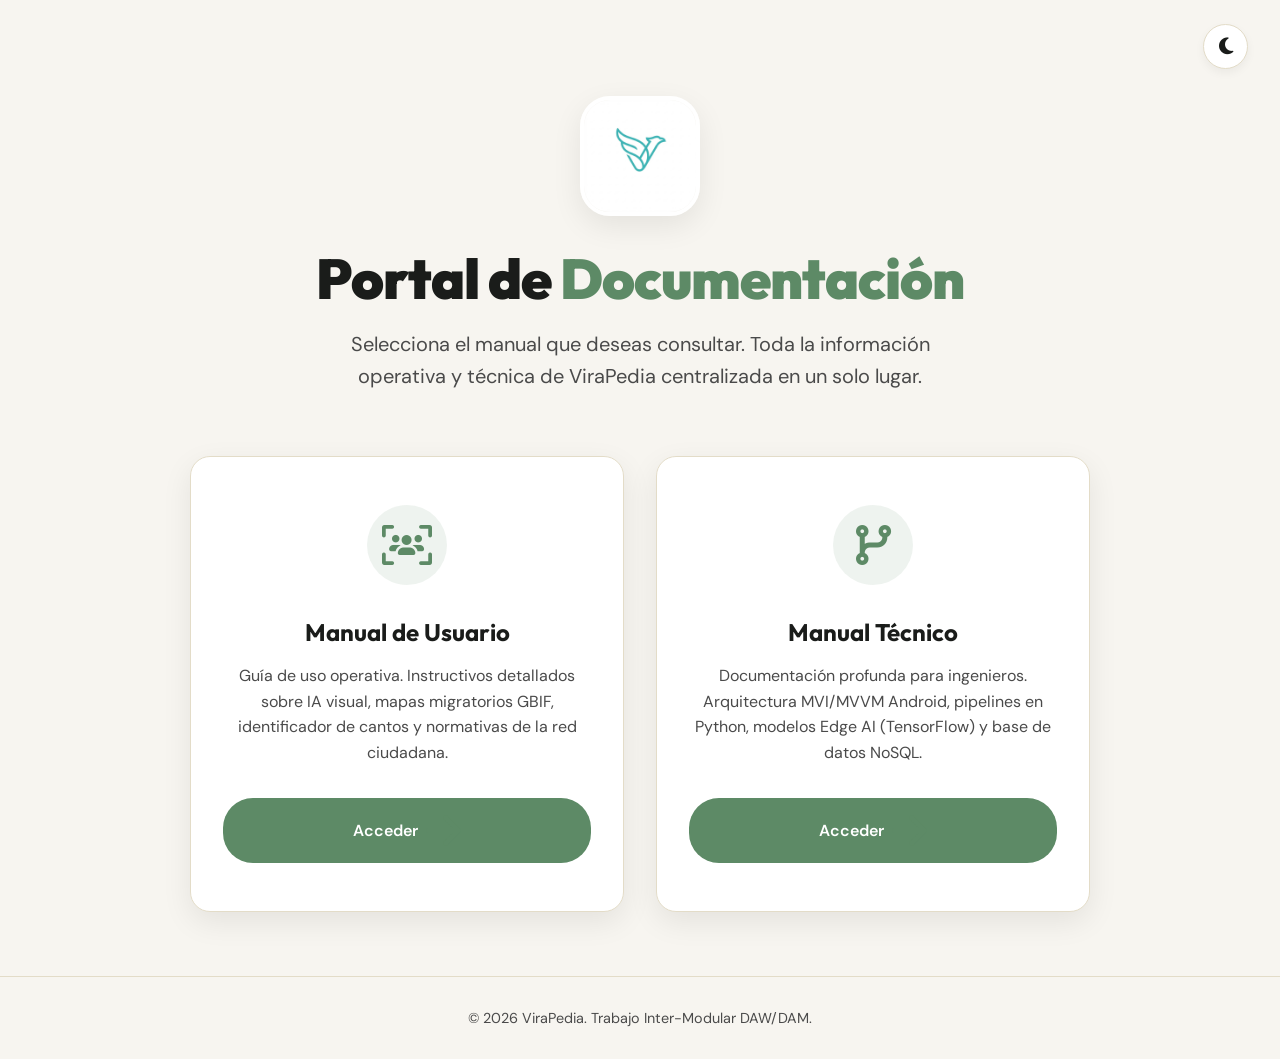
==== commit bf302749: "Subida manual del programador" ====
--- a/index.html
+++ b/index.html
@@ -4,278 +4,383 @@
 <head>
     <meta charset="UTF-8">
     <meta name="viewport" content="width=device-width, initial-scale=1.0">
-    <title>ViraPedia (Aves de Pinto) | Manual de Usuario 🦜</title>
-    <link rel="stylesheet" href="styles.css">
+    <title>Portal de Documentación | ViraPedia 🦜</title>
     <link rel="stylesheet" href="https://cdnjs.cloudflare.com/ajax/libs/font-awesome/6.4.0/css/all.min.css">
     <link
-        href="https://fonts.googleapis.com/css2?family=DM+Sans:wght@400;500;700&family=Outfit:wght@400;500;700;800;900&family=Fira+Code&display=swap"
+        href="https://fonts.googleapis.com/css2?family=DM+Sans:wght@400;500;700&family=Outfit:wght@400;500;700;800;900&display=swap"
         rel="stylesheet">
+
+    <style>
+        /* CSS Reset and Independent Variables for Portal */
+        :root {
+            --portal-primary: #5D8A66;
+            --portal-primary-hover: #3A5A40;
+            --portal-bg: #F7F5F0;
+            --portal-surface: #FFFFFF;
+            --portal-text: #1A1C1A;
+            --portal-text-light: #4A4A4A;
+            --portal-border: #E3DCC8;
+            --portal-shadow: 0 10px 30px rgba(0, 0, 0, 0.08);
+            --portal-hover-shadow: 0 20px 40px rgba(93, 138, 102, 0.15);
+        }
+
+        [data-theme="dark"] {
+            --portal-bg: #121412;
+            --portal-surface: #1E201E;
+            --portal-text: #F7F5F0;
+            --portal-text-light: #B0B0B0;
+            --portal-border: #333633;
+            --portal-shadow: 0 10px 30px rgba(0, 0, 0, 0.3);
+            --portal-hover-shadow: 0 20px 40px rgba(93, 138, 102, 0.3);
+        }
+
+        * {
+            margin: 0;
+            padding: 0;
+            box-sizing: border-box;
+        }
+
+        body {
+            font-family: 'DM Sans', sans-serif;
+            background-color: var(--portal-bg);
+            color: var(--portal-text);
+            min-height: 100vh;
+            display: flex;
+            flex-direction: column;
+            transition: background-color 0.4s ease, color 0.4s ease;
+            overflow-x: hidden;
+        }
+
+        /* Essential Top Bar */
+        .portal-nav {
+            padding: 1.5rem 2rem;
+            display: flex;
+            justify-content: flex-end;
+            position: absolute;
+            top: 0;
+            right: 0;
+            width: 100%;
+        }
+
+        .theme-btn {
+            background: var(--portal-surface);
+            border: 1px solid var(--portal-border);
+            width: 45px;
+            height: 45px;
+            border-radius: 50%;
+            cursor: pointer;
+            display: flex;
+            align-items: center;
+            justify-content: center;
+            color: var(--portal-text);
+            font-size: 1.2rem;
+            transition: all 0.3s ease;
+            box-shadow: 0 4px 10px rgba(0, 0, 0, 0.05);
+        }
+
+        .theme-btn:hover {
+            transform: rotate(30deg) scale(1.1);
+            border-color: var(--portal-primary);
+        }
+
+        /* Main Container */
+        .portal-container {
+            flex: 1;
+            display: flex;
+            flex-direction: column;
+            align-items: center;
+            justify-content: center;
+            padding: 6rem 1.5rem 4rem 1.5rem;
+            max-width: 1200px;
+            margin: 0 auto;
+            width: 100%;
+        }
+
+        .portal-header {
+            text-align: center;
+            margin-bottom: 4rem;
+            animation: fadeInDown 0.8s ease-out;
+        }
+
+        .portal-logo {
+            width: 120px;
+            height: 120px;
+            border-radius: 25%;
+            margin-bottom: 1.5rem;
+            box-shadow: var(--portal-shadow);
+            border: 4px solid var(--portal-surface);
+            object-fit: cover;
+        }
+
+        h1 {
+            font-family: 'Outfit', sans-serif;
+            font-size: clamp(2rem, 5vw, 3.5rem);
+            font-weight: 900;
+            margin-bottom: 1rem;
+            letter-spacing: -1px;
+            line-height: 1.2;
+        }
+
+        .highlight {
+            color: var(--portal-primary);
+        }
+
+        .subtitle {
+            font-size: clamp(1rem, 2vw, 1.25rem);
+            color: var(--portal-text-light);
+            max-width: 600px;
+            margin: 0 auto;
+            line-height: 1.6;
+        }
+
+        /* Cards Grid */
+        .cards-wrapper {
+            display: grid;
+            grid-template-columns: repeat(auto-fit, minmax(300px, 1fr));
+            gap: 2rem;
+            width: 100%;
+            max-width: 900px;
+        }
+
+        .nav-card {
+            background: var(--portal-surface);
+            border-radius: 20px;
+            padding: 3rem 2rem;
+            text-align: center;
+            text-decoration: none;
+            color: inherit;
+            border: 1px solid var(--portal-border);
+            box-shadow: var(--portal-shadow);
+            transition: all 0.4s cubic-bezier(0.175, 0.885, 0.32, 1.275);
+            display: flex;
+            flex-direction: column;
+            align-items: center;
+            position: relative;
+            overflow: hidden;
+            animation: fadeInUp 0.8s ease-out forwards;
+            opacity: 0;
+            transform: translateY(30px);
+        }
+
+        .nav-card:nth-child(1) {
+            animation-delay: 0.2s;
+        }
+
+        .nav-card:nth-child(2) {
+            animation-delay: 0.4s;
+        }
+
+        .nav-card::before {
+            content: '';
+            position: absolute;
+            top: 0;
+            left: 0;
+            width: 100%;
+            height: 6px;
+            background: var(--portal-primary);
+            transform: scaleX(0);
+            transition: transform 0.4s ease;
+            transform-origin: center;
+        }
+
+        .nav-card:hover {
+            transform: translateY(-12px);
+            box-shadow: var(--portal-hover-shadow);
+            border-color: var(--portal-primary);
+        }
+
+        .nav-card:hover::before {
+            transform: scaleX(1);
+        }
+
+        .icon-wrapper {
+            width: 80px;
+            height: 80px;
+            border-radius: 50%;
+            background: rgba(93, 138, 102, 0.1);
+            display: flex;
+            align-items: center;
+            justify-content: center;
+            margin-bottom: 2rem;
+            transition: all 0.3s ease;
+        }
+
+        .nav-card i {
+            font-size: 2.5rem;
+            color: var(--portal-primary);
+        }
+
+        .nav-card:hover .icon-wrapper {
+            background: var(--portal-primary);
+        }
+
+        .nav-card:hover i {
+            color: white;
+        }
+
+        .nav-card h2 {
+            font-family: 'Outfit', sans-serif;
+            font-size: 1.5rem;
+            margin-bottom: 1rem;
+            font-weight: 700;
+        }
+
+        .nav-card p {
+            color: var(--portal-text-light);
+            line-height: 1.6;
+            margin-bottom: 2rem;
+            flex-grow: 1;
+        }
+
+        .action-btn {
+            background: var(--portal-primary);
+            color: white;
+            border: none;
+            padding: 0.8rem 2rem;
+            border-radius: 30px;
+            font-size: 1rem;
+            font-weight: 600;
+            font-family: 'DM Sans', sans-serif;
+            cursor: pointer;
+            transition: background 0.3s ease;
+            width: 100%;
+            display: flex;
+            justify-content: center;
+            align-items: center;
+            gap: 0.5rem;
+        }
+
+        .nav-card:hover .action-btn {
+            background: var(--portal-primary-hover);
+        }
+
+        /* Footer */
+        footer {
+            text-align: center;
+            padding: 2rem;
+            color: var(--portal-text-light);
+            font-size: 0.9rem;
+            border-top: 1px solid var(--portal-border);
+            margin-top: auto;
+        }
+
+        /* Animations */
+        @keyframes fadeInDown {
+            from {
+                opacity: 0;
+                transform: translateY(-30px);
+            }
+
+            to {
+                opacity: 1;
+                transform: translateY(0);
+            }
+        }
+
+        @keyframes fadeInUp {
+            from {
+                opacity: 0;
+                transform: translateY(30px);
+            }
+
+            to {
+                opacity: 1;
+                transform: translateY(0);
+            }
+        }
+
+        /* Responsive */
+        @media (max-width: 768px) {
+            .portal-container {
+                padding-top: 5rem;
+            }
+
+            .cards-wrapper {
+                grid-template-columns: 1fr;
+            }
+
+            .nav-card {
+                padding: 2.5rem 1.5rem;
+            }
+        }
+    </style>
 </head>
 
 <body data-theme="light">
 
-    <!-- Mobile Header -->
-    <header class="mobile-header">
-        <div class="logo-container" style="margin-bottom: 0; gap: 0.5rem;">
-            <img src="v.png" alt="Logo" class="logo-img">
-            <span class="logo-text" style="font-size: 1.2rem;">ViraPedia</span>
+    <nav class="portal-nav">
+        <button class="theme-btn" id="portal-theme-toggle" aria-label="Cambiar tema">
+            <i class="fa fa-moon"></i>
+        </button>
+    </nav>
+
+    <main class="portal-container">
+
+        <header class="portal-header">
+            <img src="logo.jpeg" alt="Aves de Pinto Logo" class="portal-logo">
+            <h1>Portal de <span class="highlight">Documentación</span></h1>
+            <p class="subtitle">Selecciona el manual que deseas consultar. Toda la información operativa y técnica de
+                ViraPedia centralizada en un solo lugar.</p>
+        </header>
+
+        <div class="cards-wrapper">
+            <!-- Manual de Usuario -->
+            <a href="usuario/index.html" class="nav-card">
+                <div class="icon-wrapper">
+                    <i class="fa-solid fa-users-viewfinder"></i>
+                </div>
+                <h2>Manual de Usuario</h2>
+                <p>Guía de uso operativa. Instructivos detallados sobre IA visual, mapas migratorios GBIF, identificador
+                    de cantos y normativas de la red ciudadana.</p>
+                <div class="action-btn">
+                    Acceder <i class="fa-solid fa-arrow-right"></i>
+                </div>
+            </a>
+
+            <!-- Manual del Programador -->
+            <a href="programador/index.html" class="nav-card">
+                <div class="icon-wrapper">
+                    <i class="fa-solid fa-code-branch"></i>
+                </div>
+                <h2>Manual Técnico</h2>
+                <p>Documentación profunda para ingenieros. Arquitectura MVI/MVVM Android, pipelines en Python, modelos
+                    Edge AI (TensorFlow) y base de datos NoSQL.</p>
+                <div class="action-btn">
+                    Acceder <i class="fa-solid fa-arrow-right"></i>
+                </div>
+            </a>
         </div>
-        <div style="display: flex; gap: 0.5rem;">
-            <button class="theme-toggle" id="mobile-theme-toggle"><i class="fa fa-moon"></i></button>
-            <button class="hamburger" id="hamburger"><i class="fa fa-bars"></i></button>
-        </div>
-    </header>
-
-    <!-- Sidebar Navigation -->
-    <aside class="sidebar" id="sidebar">
-        <div class="logo-container">
-            <img src="v.png" alt="ViraPedia Logo" class="logo-img">
-            <span class="logo-text">ViraPedia</span>
-        </div>
-
-        <div class="mobile-search-container">
-            <i class="fa fa-search"></i>
-            <input type="text" placeholder="Buscar ayuda..." id="mobile-search-input">
-        </div>
-
-        <nav>
-            <div class="nav-group">
-                <p class="nav-group-title">Introducción</p>
-                <a href="#inicio" class="nav-item active"><i class="fa fa-house"></i>Bienvenidos a ViraPedia</a>
-                <a href="#primeros-pasos" class="nav-item"><i class="fa fa-power-off"></i>Primeros Pasos
-                    (Onboarding)</a>
-            </div>
-
-            <div class="nav-group">
-                <p class="nav-group-title">Casos de Uso (Core Funcional)</p>
-                <a href="#enciclopedia" class="nav-item"><i class="fa fa-book-open"></i>La Enciclopedia Viva</a>
-                <a href="#identificacion-canto" class="nav-item"><i class="fa fa-microphone-lines"></i>Reconocimiento de
-                    Canto</a>
-                <a href="#asistente-chat" class="nav-item"><i class="fa fa-robot"></i>Asistente IA y Fotografía</a>
-                <a href="#mapas-comunidad" class="nav-item"><i class="fa fa-map-location-dot"></i>Mapas y Vuelo
-                    Social</a>
-            </div>
-
-            <div class="nav-group">
-                <p class="nav-group-title">Soporte y Cuenta</p>
-                <a href="#resolucion" class="nav-item"><i class="fa fa-wrench"></i>Solución de Problemas (FAQ)</a>
-                <a href="#privacidad" class="nav-item"><i class="fa fa-shield-halved"></i>Configuración y Privacidad</a>
-            </div>
-        </nav>
-    </aside>
-
-    <!-- Main Content -->
-    <main class="main-content">
-        <!-- Desktop Top Bar -->
-        <div class="top-bar">
-            <div class="search-container">
-                <i class="fa fa-search"></i>
-                <input type="text" placeholder="Buscar cómo hacer algo..." id="search-input">
-            </div>
-            <button class="theme-toggle" id="theme-toggle">
-                <i class="fa fa-moon"></i>
-            </button>
-        </div>
-
-        <!-- Section: Inicio -->
-        <section id="inicio" class="fade-in">
-            <h1>Bienvenido a <span class="highlight">ViraPedia (Aves de Pinto).</span></h1>
-            <p class="lead">ViraPedia no es solo una guía de campo; es un poderoso centro ornitológico de Inteligencia
-                Artificial que te acompaña en tus salidas. Con tecnología de vanguardia y una base de datos multilingüe
-                respaldada por las autoridades taxonómicas mundiales, llevarás a un experto en tu bolsillo.</p>
-
-            <div class="alert alert-important">
-                <i class="fa fa-circle-info"></i>
-                <div>
-                    <strong>Instrucciones Clarificadas:</strong> Este es tu manual práctico. Abarcaremos desde la
-                    consulta de rutas migratorias mundiales mediante GBIF hasta cómo utilizar los motores de
-                    reconocimiento de cantos (BirdNET Tensor) aunque estés en zonas sin cobertura.
-                </div>
-            </div>
-
-            <div class="grid">
-                <div class="card">
-                    <i class="fa fa-mobile-screen-button"></i>
-                    <h3>Base de Datos Exhaustiva</h3>
-                    <p>Cuenta con más de 370 perfiles de fauna ibérica nutridos por iNaturalist y Xeno-Canto. Conocerás
-                        sus costumbres, envergaduras y dietas actualizadas en 5 idiomas (ES, EN, FR, DE, ZH).</p>
-                </div>
-                <div class="card">
-                    <i class="fa fa-dove"></i>
-                    <h3>Red Segura</h3>
-                    <p>Comparte qué especie estás viendo y dónde (siempre respetando la conservación) a través de
-                        nuestra red ciudadana moderada en tiempo real.</p>
-                </div>
-            </div>
-        </section>
-
-        <!-- Section: Primeros Pasos -->
-        <section id="primeros-pasos" class="fade-in">
-            <h2>Primeros Pasos <span class="highlight">(Getting Started)</span></h2>
-            <p>Empezar tu vuelo es cuestión de segundos. El sistema de Autenticación Centralizada Firebase asegura un
-                arranque seguro sin retener datos innecesarios.</p>
-
-            <div class="grid">
-                <div class="card" style="border-left: 4px solid var(--sage-primary);">
-                    <h3>1. Acceso a la Plataforma</h3>
-                    <p>Toca el botón de <strong>"Iniciar Sesión usando Google"</strong> (Sign in with Google). Te
-                        saltarás el pesado registro de correos manuales, ya que el sistema OAuth valida tu identidad
-                        cifrada internamente al instante. ¡Tus avistamientos se guardarán en la nube bajo tu perfil de
-                        inmediato!</p>
-                </div>
-                <div class="card" style="border-left: 4px solid var(--sage-primary);">
-                    <h3>2. Navegación Inferior Principal</h3>
-                    <p>En el pie de pantalla te acompañará siempre un menú con tres apartados core: **El Diccionario**
-                        (búsqueda de aves), **Identificación y Chat** (el núcleo de Inteligencia Artificial central) y
-                        **Mapa y Red Social** (la comunidad).</p>
-                </div>
-            </div>
-        </section>
-
-        <!-- Section: ViraPedia Enciclopedia -->
-        <section id="enciclopedia" class="fade-in">
-            <h2>Casos de Uso: <span class="highlight">La Enciclopedia Viva</span></h2>
-            <p>La sección del Diccionario (ViraPedia) es una fuente científica con miles de datos organizados, sin
-                tiempos de carga gracias a nuestras descargas locales eficientes.</p>
-
-            <ul>
-                <li><strong>Listado de Búsqueda Flexible:</strong> En la vista principal del directorio de especies
-                    puedes buscar cualquier ave, y no solo por su nombre técnico; prueba a buscar familia, rareza o tipo
-                    de migración (estival o residente).</li>
-                <li><strong>Ficha de la Especie Analítica:</strong> Al tocar un ave, ingresarás a su tarjeta
-                    enriquecida. En base al idioma natural de tu teléfono (si eres turista francés se leerá en francés
-                    directamente), consultarás los parámetros medidos en centímetros, su peso, dimorfismo sexual y su
-                    dieta típica documentada extraída de bases biológicas.</li>
-                <li><strong>Archivos de Audio Nativos:</strong> Podrás reproducir con un Toque cantos limpios (cánticos
-                    y reclamos en España), procedentes de Xeno-Canto.</li>
-            </ul>
-
-            <div class="alert alert-warning">
-                <i class="fa fa-triangle-exclamation"></i>
-                <div>
-                    <strong>Cierre Robusto de Datos Nulos:</strong> Para garantizar fluidez, nuestro sistema de Mapeo
-                    asíncrono soporta perfiles de aves raros a los que estadísticamente les falte temporalmente su
-                    dieta, evitando que la aplicación sufra un cierre inesperado o (Crash).
-                </div>
-            </div>
-        </section>
-
-        <!-- Section: Grabar Cantos BirdNET -->
-        <section id="identificacion-canto" class="fade-in">
-            <h2>Casos de Uso: <span class="highlight">Reconocimiento Canto Inteligente</span></h2>
-            <p>A menudo el ave permanece oculta en el denso bosque. Para esto desarrollamos una de las herramientas más
-                importantes del observatorio.</p>
-
-            <div class="grid">
-                <div class="card" style="border-left: 4px solid #4A90E2;">
-                    <i class="fa fa-microphone-lines"></i>
-                    <h3>Sistema Analítico Offline (TFLite)</h3>
-                    <p>Navega al botón central y abre el modo "Escucha". Pulsa Grabar durante tres (3) segundos
-                        completos. Nuestro modelo matemático de IA interno (BirdNET de 25MB) procesará la onda de 16-bit
-                        PCM de tu micrófono <strong>sin enviar absolutamente nada a Internet</strong>. Te devolverá qué
-                        pájaro acaba de cantar al instante. Esto te garantiza <strong>100% de uso en altamontaña o
-                            llanuras donde careces totalmente de 3G/4G</strong>.</p>
-                </div>
-            </div>
-        </section>
-
-        <!-- Section: IA y Fotografía Gemini -->
-        <section id="asistente-chat" class="fade-in">
-            <h2>Casos de Uso: <span class="highlight">Chat Asistente y Fotografía</span></h2>
-            <p>¿Qué pasa si ves un pájaro o has logrado sacar una fotografía rápida? Entra a la sección central de
-                nuestro ChatBot conversacional de Google Gemini Flash 2.5.</p>
-
-            <ul>
-                <li><strong>Fotografía Crítica:</strong> Adjunta una foto desde la galería o desde la cámara que acabas
-                    de hacer sobre un pájaro no identificado. El modelo de Inteligencia Artificial observará
-                    multimodalmente el plumaje para decirte con certeza de qué ave ibérica se trata.</li>
-                <li><strong>Chat Dinámico de Lenguaje Natural:</strong> Si prefieres la texto, escríbele: <em>"¿Qué
-                        pájaro mediano tiene el pico negro y anda por el suelo de Pinto?"</em> El asistente te sugerirá
-                    nombres y te inyectará una tarjeta inteligente incrustada nativamente del Mirlo Común (Turdus
-                    Merula) de manera que puedas abrir su Wikipedia en un toque en vez de un texto gigante y tedioso.
-                </li>
-            </ul>
-        </section>
-
-        <!-- Section: Mapas y Feed Social -->
-        <section id="mapas-comunidad" class="fade-in">
-            <h2>Mapas Avanzados y <span class="highlight">Vuelo Social</span></h2>
-            <p>La aplicación provee el ecosistema ideal para avistadores que viajen juntos en una zona.</p>
-
-            <div class="card" style="margin-bottom: 2rem;">
-                <h3>🗺️ Mapas Mensuales de Migración (Capa GBIF)</h3>
-                <p>Dentro de la Ficha del ave, encontrarás la Pestaña de Navegación "Distribución". Un renderizado
-                    mensual de teselas geográficas mundiales. Utiliza el <strong>Control Deslizante Analógico de
-                        Meses</strong> en la parte inferior de la pantalla para ver de colores vívidos por qué
-                    continentes exactos atraviesa el ave en invierno frente a verano. (Requiere conexión).</p>
-
-                <h3>👥 Tablero de Muro (Feed) Moderado y Navegador Activo</h3>
-                <p>Nuestra sección Mapa general y Feed en tiempo real agrupa los logs tomados en las últimas cinco. Pero
-                    hay condiciones:</p>
-                <ul>
-                    <li><strong>No se admiten fotos "Basura":</strong> Cada post es analizado asíncronamente en backend
-                        por otra IA, y mediante filtros de severidad (HarmCategory) si subes un Perro, comida selfie o
-                        insulto, la red de subida será cancelada salvaguardando a la comunidad ornitológica de spam
-                        molesto.</li>
-                    <li><strong>Google Vengo hacia Ti (Navigation Intents):</strong> ¿Es un ejemplar muy raro el
-                        reportado al lado tuya? En su post, presiona el botón "Ir Hacia Allí" y ViraPedia re-lanzará a
-                        tu Aplicación <strong>Google Maps externa con una ruta generada de Turn-By-Turn Navigation de
-                            coche/pie</strong>. ¡Sin pérdidas!</li>
-                </ul>
-            </div>
-        </section>
-
-        <!-- Section: Resolución de Problemas -->
-        <section id="resolucion" class="fade-in">
-            <h2>Solución de Problemas <span class="highlight">(FAQ / Troubleshooting)</span></h2>
-            <p>Los incidentes de campo ocurren, estas son las medidas auto-superables.</p>
-
-            <div class="grid">
-                <div class="card" style="border-left: 4px solid var(--error-red);">
-                    <h3>Fallo al Grabar (Cierre)</h3>
-                    <p>Si tocas el botón de la onda de Audio y te saca de la vista, es provocado por el deniego físico
-                        del permiso. Ve a <strong>Ajustes de tu Móvil > Aplicaciones > Aves de Pinto > Permisos y Activa
-                            "Micrófono"</strong>.</p>
-                </div>
-                <div class="card" style="border-left: 4px solid var(--error-red);">
-                    <h3>El Análisis de Canto predice cosas raras</h3>
-                    <p>El "Edge AI Tensorflow" necesita una onda "casi" limpia. Si en tus tres segundos grabas mucho
-                        viento frotando tu micrófono, la estática o las voces de transeúntes sobreescribirán las
-                        frecuencias sibilantes del pájaro devolviendo un falso pajarillo.</p>
-                </div>
-                <div class="card" style="border-left: 4px solid var(--error-red);">
-                    <h3>Mi publicación se ha borrado</h3>
-                    <p>Nuestra Moderadora rechazo un contenido no ornitológico (perros/gatos/selfies) desde el Feed.
-                        Recuerde el objetivo ético local.</p>
-                </div>
-            </div>
-        </section>
-
-        <!-- Section: Privacidad -->
-        <section id="privacidad" class="fade-in">
-            <h2>Configuración y <span class="highlight">Privacidad de Base de Datos</span></h2>
-            <p>La cúpula de protección NoSQL de Firestore nos permite operar garantizando que si el teléfono recae en
-                manos desconocidas tus avistamientos privados se quedan offline.</p>
-
-            <ul>
-                <li><strong>La API No Es Un Juego:</strong> Hemos implementado los algoritmos de carga en Firebase
-                    Firestore con Reglas de Seguridad estrictas. Para visualizar e importar la carga gigantesca diaria
-                    (más de miles de llamadas de fotos e idiomas procesadas mediante traductor simultáneo en horas
-                    nocturnas y enriquecimiento) debes loguearte, un "bot scraper" lo tiene denegado por Rules Cloud.
-                </li>
-                <li><strong>Sin Bloqueos de Limites (Rate Limits Tolerantes):</strong> La IA interna hace parones de 4
-                    segundos a 30 segundos (`time.sleep`) automáticamente frente a Google para asegurarnos que todos los
-                    datos biométricos de los 370 animales nunca te dejen un casillero nulo al leer Wikipedia.</li>
-            </ul>
-        </section>
-
-        <footer>
-            <p>&copy; 2026 ViraPedia - Trabajo Inter-Modular DAW/DAM. Manual basado en la Guía Arquitectónica del
-                Repositorio de Aplicaciones en Jetpack Compose, IA Edge (TFLite) y Servicios GenAI.</p>
-        </footer>
+
     </main>
 
-    <script src="script.js"></script>
+    <footer>
+        <p>&copy; 2026 ViraPedia. Trabajo Inter-Modular DAW/DAM.</p>
+    </footer>
+
+    <script>
+        // Independent, collision-free script just for the portal
+        document.addEventListener('DOMContentLoaded', () => {
+            const themeToggle = document.getElementById('portal-theme-toggle');
+            const body = document.body;
+            const icon = themeToggle.querySelector('i');
+
+            // Check saved theme
+            const savedTheme = localStorage.getItem('theme') || 'light';
+            if (savedTheme === 'dark') {
+                body.setAttribute('data-theme', 'dark');
+                icon.className = 'fa-solid fa-sun';
+            }
+
+            themeToggle.addEventListener('click', () => {
+                const isDark = body.getAttribute('data-theme') === 'dark';
+                const newTheme = isDark ? 'light' : 'dark';
+
+                body.setAttribute('data-theme', newTheme);
+                localStorage.setItem('theme', newTheme);
+                icon.className = isDark ? 'fa-solid fa-moon' : 'fa-solid fa-sun';
+            });
+        });
+    </script>
 </body>
 
 </html>
